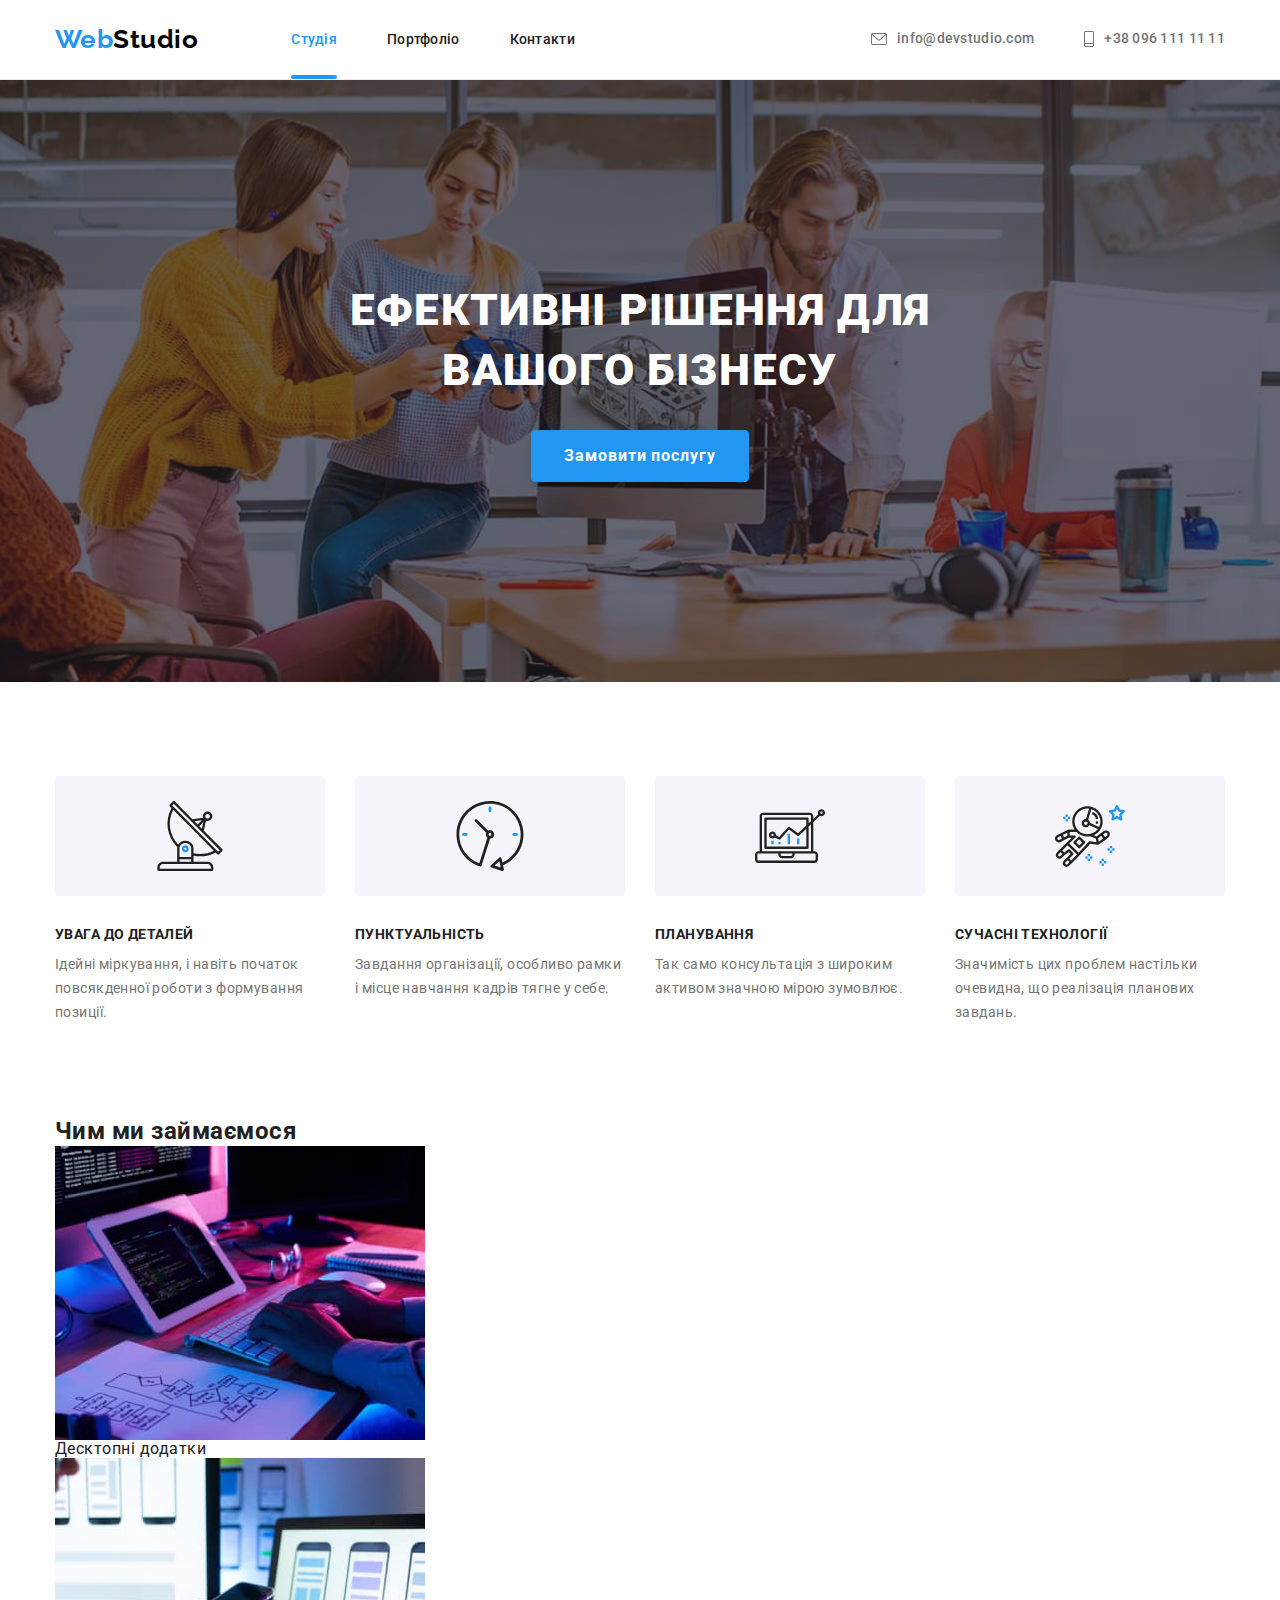
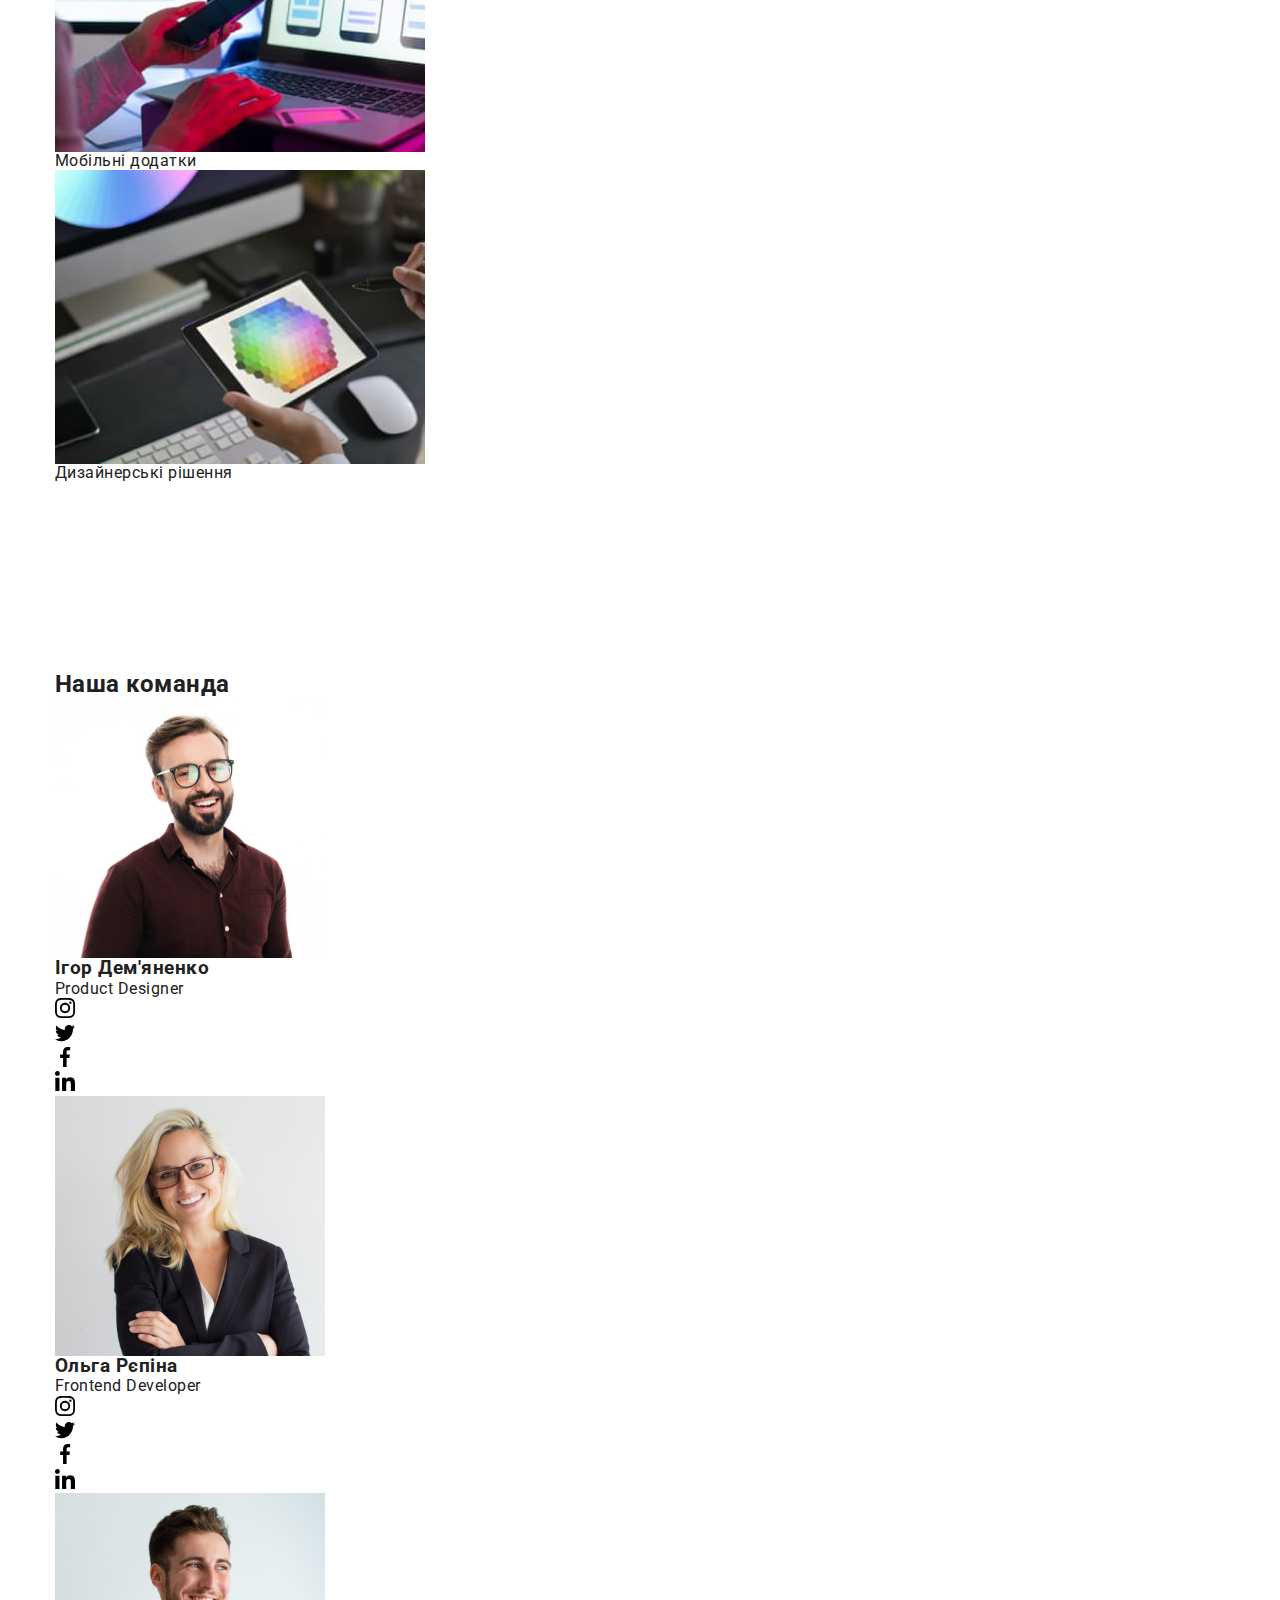
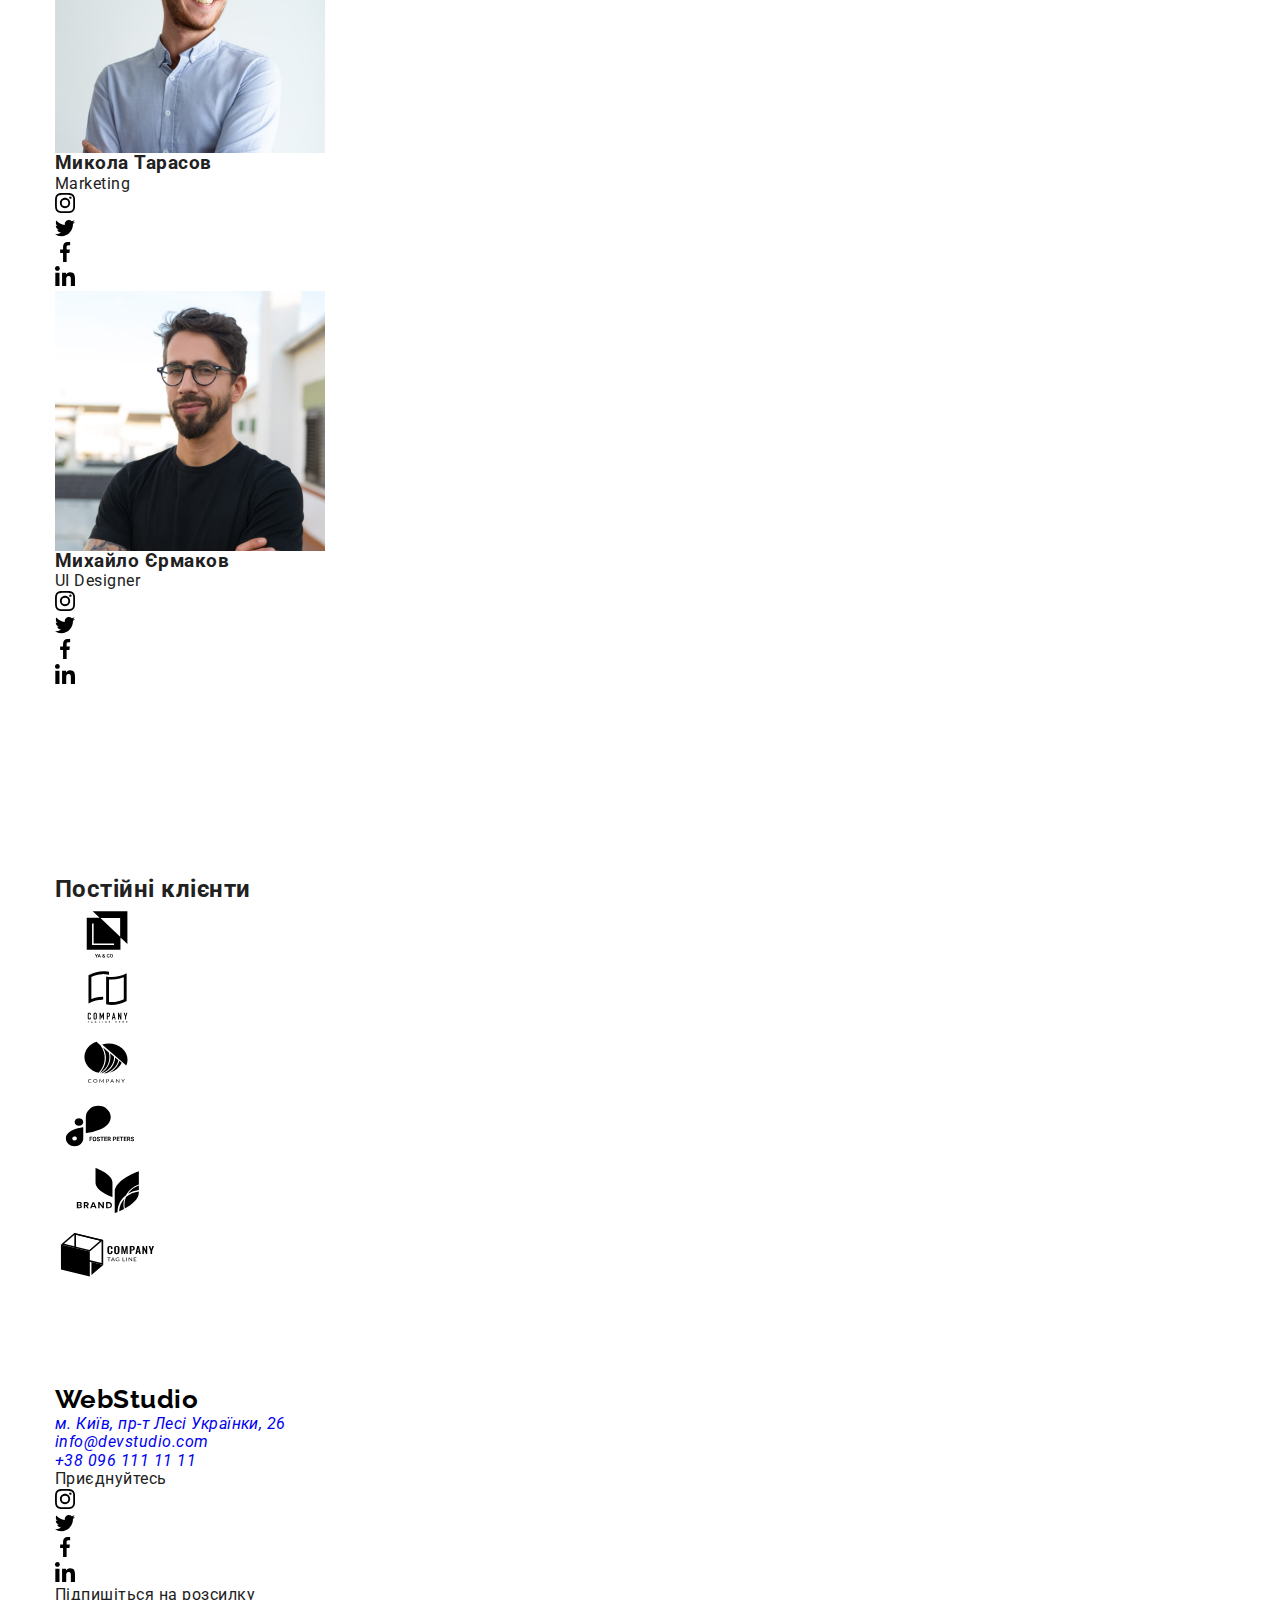
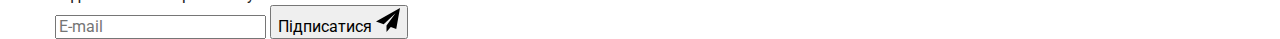
==== index.html @ 9e2cee77 "update skills classed for bem" ====
<!DOCTYPE html>
<!-- Document layout was done by Ruslan Shcherbyna aka Anattagarbha -->
<html lang="uk">
  <!-- Service information -->
  <head>
    <meta charset="UTF-8" />
    <meta http-equiv="X-UA-Compatible" content="IE=edge" />
    <meta name="viewport" content="width=device-width, initial-scale=1.0" />
    <title>Web Studio</title>
    <link rel="preconnect" href="https://fonts.googleapis.com" />
    <link rel="preconnect" href="https://fonts.gstatic.com" crossorigin="" />
    <link
      href="https://fonts.googleapis.com/css2?family=Raleway:wght@700&amp;family=Roboto:wght@400;500;700;900&amp;display=swap"
      rel="stylesheet"
    />
    <link
      rel="stylesheet"
      href="https://cdnjs.cloudflare.com/ajax/libs/modern-normalize/1.1.0/modern-normalize.min.css"
    />
    <link rel="stylesheet" href="./css/main.min.css" />
  </head>
  <!-- Page content -->
  <body>
    <!-- Page header -->
    <header class="header">
      <div class="container">
        <nav class="nav-menu">
          <a class="logo logo--header" href="./index.html"
            ><span class="logo--logo-color">Web</span>Studio</a
          >
          <ul class="nav-menu__nav-items">
            <li class="nav-menu__nav-item">
              <a
                class="nav-menu__nav-link nav-menu--underline"
                href="./index.html"
                ><span class="nav-menu--current">Студія</span></a
              >
            </li>
            <li class="nav-menu__nav-item">
              <a
                class="nav-menu__nav-link nav-menu--color-trans"
                href="./portfolio.html"
                >Портфоліо</a
              >
            </li>
            <li class="nav-menu__nav-item">
              <a class="nav-menu__nav-link nav-menu--color-trans" href=""
                >Контакти</a
              >
            </li>
          </ul>
        </nav>
        <ul class="contacts">
          <li class="contacts__item">
            <a
              class="contacts__link contacts--color-trans"
              href="mailto:info@devstudio.com"
              ><svg class="contacts__icon" width="16" height="12">
                <use href="./images/decor/sprite.svg#envelope"></use>
              </svg>
              info@devstudio.com</a
            >
          </li>
          <li class="contacts__item">
            <a
              class="contacts__link contacts--color-trans"
              href="tel:+380961111111"
              ><svg class="contacts__icon" width="10" height="16">
                <use href="./images/decor/sprite.svg#smartphone"></use>
              </svg>
              +38 096 111 11 11</a
            >
          </li>
        </ul>
      </div>
    </header>
    <!-- Unique page content -->
    <main>
      <!-- Section Hero -->
      <section class="hero section hero__hero-bgn">
        <div class="container">
          <h1 class="hero__headline">Ефективні рішення для вашого бізнесу</h1>
          <button
            class="hero__button hero--pointer"
            type="button"
            data-modal-open
          >
            Замовити послугу
          </button>
        </div>
      </section>
      <!-- Modal Window -->
      <div class="backdrop is-hidden" data-modal>
        <div class="callback">
          <button class="callback__close-btn" type="submit" data-modal-close>
            <svg class="callback__close-icon" width="18" height="18">
              <use href="./images/decor/sprite.svg#close-x"></use>
            </svg>
          </button>
          <p class="callback__title">Залиште свої дані, ми вам передзвонимо</p>
          <form class="callback__form">
            <div class="callback__wrap">
              <label class="callback__label" for="user-name">Ім'я</label>
              <div class="callback__input-wrap">
                <input
                  type="text"
                  name="user-name"
                  id="user-name"
                  class="callback__input"
                  required
                />
                <svg class="callback__icon" width="18" height="18">
                  <use href="./images/decor/sprite.svg#modal-person"></use>
                </svg>
              </div>
            </div>
            <div class="callback__wrap">
              <label class="callback__label" for="user-phone">Телефон</label>
              <div class="callback__input-wrap">
                <input
                  type="tel"
                  name="user-phone"
                  id="user-phone"
                  class="callback__input"
                  required
                />
                <svg class="callback__icon" width="18" height="18">
                  <use href="./images/decor/sprite.svg#modal-phone"></use>
                </svg>
              </div>
            </div>
            <div class="callback__wrap">
              <label class="callback__label" for="user-email">Пошта</label>
              <div class="callback__input-wrap">
                <input
                  type="email"
                  name="user-email"
                  id="user-email"
                  class="callback__input"
                  required
                />
                <svg class="callback__icon" width="18" height="18">
                  <use href="./images/decor/sprite.svg#modal-email"></use>
                </svg>
              </div>
            </div>
            <label class="callback__label callback__comment-label">
              <span>Коментар</span
              ><textarea
                class="callback__input callback__comment"
                name="user-comment"
                placeholder="Введіть текст"
              ></textarea>
            </label>
            <div class="callback__checkbox-wrap">
              <input
                type="checkbox"
                name="agreement"
                id="agreement"
                class="callback__checkbox-input visually-hidden"
                value="true"
              />
              <label class="callback__checkbox-label" for="agreement"
                ><span
                  ><svg class="callback__check-icon" width="13" height="10">
                    <use
                      href="./images/decor/sprite.svg#tick"
                    ></use></svg></span
                >Погоджуюся з розсилкою та приймаю<a
                  href=""
                  class="callback__agreement-link"
                  >Умови договору</a
                ></label
              >
            </div>
            <button class="callback__button" type="submit">Відправити</button>
          </form>
        </div>
      </div>
      <!-- Section Features -->
      <section class="features section">
        <div class="container">
          <h2 class="features__headline visually-hidden">Наші переваги</h2>
          <ul class="features__list">
            <li class="features__item">
              <h3 class="features__title">Увага до деталей</h3>
              <p class="features__text">
                Ідейні міркування, і навіть початок повсякденної роботи з
                формування позиції.
              </p>
            </li>
            <li class="features__item">
              <h3 class="features__title">Пунктуальність</h3>
              <p class="features__text">
                Завдання організації, особливо рамки і місце навчання кадрів
                тягне у себе.
              </p>
            </li>
            <li class="features__item">
              <h3 class="features__title">Планування</h3>
              <p class="features__text">
                Так само консультація з широким активом значною мірою зумовлює.
              </p>
            </li>
            <li class="features__item">
              <h3 class="features__title">Сучасні технології</h3>
              <p class="features__text">
                Значимість цих проблем настільки очевидна, що реалізація
                планових завдань.
              </p>
            </li>
          </ul>
        </div>
      </section>
      <!-- Section Skills -->
      <section class="skills section">
        <div class="container">
          <h2 class="skills__headline">Чим ми займаємося</h2>
          <ul class="skills__list">
            <li class="skills__item">
              <img
                src="./images/studio1.jpg"
                width="370"
                height="294"
                alt="програміст набирає код"
              />
              <p class="skill__function">Десктопні додатки</p>
            </li>
            <li class="skills__item">
              <img
                src="./images/studio2.jpg"
                width="370"
                height="294"
                alt="дизайн інтерфейсу користувача"
              />
              <p class="skill__function">Мобільні додатки</p>
            </li>
            <li class="skills__item">
              <img
                src="./images/studio3.jpg"
                width="370"
                height="294"
                alt="вибір кольору на графічному планшеті"
              />
              <p class="skill__function">Дизайнерські рішення</p>
            </li>
          </ul>
        </div>
      </section>
      <!-- Section Team -->
      <section class="team section">
        <div class="container">
          <h2 class="team-headline">Наша команда</h2>
          <ul class="team-list no-style">
            <li class="team-member">
              <img
                src="./images/igor.jpg"
                width="270"
                height="260"
                alt="Ігор Дем'яненко"
              />
              <div class="member-info">
                <h3 class="member-name">Ігор Дем'яненко</h3>
                <p lang="en" class="member-function">Product Designer</p>
                <ul class="social-list no-style">
                  <li class="social-item">
                    <a href="" class="social-link fill-bgn-trans">
                      <svg class="social-icon" width="20" height="20">
                        <use href="./images/decor/sprite.svg#instagram"></use>
                      </svg>
                    </a>
                  </li>
                  <li class="social-item">
                    <a href="" class="social-link fill-bgn-trans">
                      <svg class="social-icon" width="20" height="20">
                        <use href="./images/decor/sprite.svg#twitter"></use>
                      </svg>
                    </a>
                  </li>
                  <li class="social-item">
                    <a href="" class="social-link fill-bgn-trans">
                      <svg class="social-icon" width="20" height="20">
                        <use href="./images/decor/sprite.svg#facebook"></use>
                      </svg>
                    </a>
                  </li>
                  <li class="social-item">
                    <a href="" class="social-link fill-bgn-trans">
                      <svg class="social-icon" width="20" height="20">
                        <use href="./images/decor/sprite.svg#linkedin"></use>
                      </svg>
                    </a>
                  </li>
                </ul>
              </div>
            </li>
            <li class="team-member">
              <img
                src="./images/olga.jpg"
                width="270"
                height="260"
                alt="Ольга Рєпіна"
              />
              <div class="member-info">
                <h3 class="member-name">Ольга Рєпіна</h3>
                <p lang="en" class="member-function">Frontend Developer</p>
                <ul class="social-list no-style">
                  <li class="social-item">
                    <a href="" class="social-link fill-bgn-trans">
                      <svg class="social-icon" width="20" height="20">
                        <use href="./images/decor/sprite.svg#instagram"></use>
                      </svg>
                    </a>
                  </li>
                  <li class="social-item">
                    <a href="" class="social-link fill-bgn-trans">
                      <svg class="social-icon" width="20" height="20">
                        <use href="./images/decor/sprite.svg#twitter"></use>
                      </svg>
                    </a>
                  </li>
                  <li class="social-item">
                    <a href="" class="social-link fill-bgn-trans">
                      <svg class="social-icon" width="20" height="20">
                        <use href="./images/decor/sprite.svg#facebook"></use>
                      </svg>
                    </a>
                  </li>
                  <li class="social-item">
                    <a href="" class="social-link fill-bgn-trans">
                      <svg class="social-icon" width="20" height="20">
                        <use href="./images/decor/sprite.svg#linkedin"></use>
                      </svg>
                    </a>
                  </li>
                </ul>
              </div>
            </li>
            <li class="team-member">
              <img
                src="./images/mykola.jpg"
                width="270"
                height="260"
                alt="Микола Тарасов"
              />
              <div class="member-info">
                <h3 class="member-name">Микола Тарасов</h3>
                <p lang="en" class="member-function">Marketing</p>
                <ul class="social-list no-style">
                  <li class="social-item">
                    <a href="" class="social-link fill-bgn-trans">
                      <svg class="social-icon" width="20" height="20">
                        <use href="./images/decor/sprite.svg#instagram"></use>
                      </svg>
                    </a>
                  </li>
                  <li class="social-item">
                    <a href="" class="social-link fill-bgn-trans">
                      <svg class="social-icon" width="20" height="20">
                        <use href="./images/decor/sprite.svg#twitter"></use>
                      </svg>
                    </a>
                  </li>
                  <li class="social-item">
                    <a href="" class="social-link fill-bgn-trans">
                      <svg class="social-icon" width="20" height="20">
                        <use href="./images/decor/sprite.svg#facebook"></use>
                      </svg>
                    </a>
                  </li>
                  <li class="social-item">
                    <a href="" class="social-link fill-bgn-trans">
                      <svg class="social-icon" width="20" height="20">
                        <use href="./images/decor/sprite.svg#linkedin"></use>
                      </svg>
                    </a>
                  </li>
                </ul>
              </div>
            </li>
            <li class="team-member">
              <img
                src="./images/myhailo.jpg"
                width="270"
                height="260"
                alt="Михайло Єрмаков"
              />
              <div class="member-info">
                <h3 class="member-name">Михайло Єрмаков</h3>
                <p lang="en" class="member-function">UI Designer</p>
                <ul class="social-list no-style">
                  <li class="social-item">
                    <a href="" class="social-link fill-bgn-trans">
                      <svg class="social-icon" width="20" height="20">
                        <use href="./images/decor/sprite.svg#instagram"></use>
                      </svg>
                    </a>
                  </li>
                  <li class="social-item">
                    <a href="" class="social-link fill-bgn-trans">
                      <svg class="social-icon" width="20" height="20">
                        <use href="./images/decor/sprite.svg#twitter"></use>
                      </svg>
                    </a>
                  </li>
                  <li class="social-item">
                    <a href="" class="social-link fill-bgn-trans">
                      <svg class="social-icon" width="20" height="20">
                        <use href="./images/decor/sprite.svg#facebook"></use>
                      </svg>
                    </a>
                  </li>
                  <li class="social-item">
                    <a href="" class="social-link fill-bgn-trans">
                      <svg class="social-icon" width="20" height="20">
                        <use href="./images/decor/sprite.svg#linkedin"></use>
                      </svg>
                    </a>
                  </li>
                </ul>
              </div>
            </li>
          </ul>
        </div>
      </section>
      <!-- Clients -->
      <section class="clients section">
        <div class="container">
          <h2 class="clients-headline">Постійні клієнти</h2>
          <ul class="clients-list no-style">
            <li class="client-item">
              <a href="" class="client-link fill-bdr-trans">
                <svg class="client-icon" width="106" height="60">
                  <use href="./images/decor/sprite.svg#logo1"></use>
                </svg>
              </a>
            </li>
            <li class="client-item">
              <a href="" class="client-link fill-bdr-trans">
                <svg class="client-icon" width="106" height="60">
                  <use href="./images/decor/sprite.svg#logo2"></use>
                </svg>
              </a>
            </li>
            <li class="client-item">
              <a href="" class="client-link fill-bdr-trans">
                <svg class="client-icon" width="106" height="60">
                  <use href="./images/decor/sprite.svg#logo3"></use>
                </svg>
              </a>
            </li>
            <li class="client-item">
              <a href="" class="client-link fill-bdr-trans">
                <svg class="client-icon" width="106" height="60">
                  <use href="./images/decor/sprite.svg#logo4"></use>
                </svg>
              </a>
            </li>
            <li class="client-item">
              <a href="" class="client-link fill-bdr-trans">
                <svg class="client-icon" width="106" height="60">
                  <use href="./images/decor/sprite.svg#logo5"></use>
                </svg>
              </a>
            </li>
            <li class="client-item">
              <a href="" class="client-link fill-bdr-trans">
                <svg class="client-icon" width="106" height="60">
                  <use href="./images/decor/sprite.svg#logo6"></use>
                </svg>
              </a>
            </li>
          </ul>
        </div>
      </section>
    </main>
    <!-- Page footer -->
    <footer class="wst-footer">
      <div class="container">
        <div class="footer-wrap">
          <a class="logo no-decor" href="./index.html"
            ><span class="logo-color">Web</span
            ><span class="logo-white">Studio</span></a
          >
          <address class="address-menu">
            <ul class="address-list no-style">
              <li class="address-item">
                <a
                  class="address-link no-decor color-trans"
                  href="https://goo.gl/maps/4tvgwQAKs3iSgBmF8"
                  target="_blank"
                  rel="noopener nofollow noreferrer"
                  >м. Київ, пр-т Лесі Українки, 26</a
                >
              </li>
              <li class="address-item">
                <a
                  class="address-link no-decor color-trans"
                  href="mailto:info@devstudio.com"
                  >info@devstudio.com</a
                >
              </li>
              <li class="address-item">
                <a
                  class="address-link no-decor color-trans"
                  href="tel:+380961111111"
                  >+38 096 111 11 11</a
                >
              </li>
            </ul>
          </address>
        </div>
        <div class="footer-social-menu">
          <p class="footer-social-headline">Приєднуйтесь</p>
          <ul class="footer-social-list no-style">
            <li class="footer-social-item">
              <a href="" class="footer-social-link bgn-trans">
                <svg class="footer-social-icon" width="20" height="20">
                  <use href="./images/decor/sprite.svg#instagram"></use>
                </svg>
              </a>
            </li>
            <li class="footer-social-item">
              <a href="" class="footer-social-link bgn-trans">
                <svg class="footer-social-icon" width="20" height="20">
                  <use href="./images/decor/sprite.svg#twitter"></use>
                </svg>
              </a>
            </li>
            <li class="footer-social-item">
              <a href="" class="footer-social-link bgn-trans">
                <svg class="footer-social-icon" width="20" height="20">
                  <use href="./images/decor/sprite.svg#facebook"></use>
                </svg>
              </a>
            </li>
            <li class="footer-social-item">
              <a href="" class="footer-social-link bgn-trans">
                <svg class="footer-social-icon" width="20" height="20">
                  <use href="./images/decor/sprite.svg#linkedin"></use>
                </svg>
              </a>
            </li>
          </ul>
        </div>
        <form class="signup">
          <label class="signup-title" for="signup-email"
            >Підпишіться на розсилку</label
          >
          <div class="signup-wrap">
            <input
              class="signup-input"
              type="email"
              id="signup-email"
              name="signup-email"
              placeholder="E-mail"
            />
            <button type="submit" class="signup-button button pointer">
              <span>Підписатися</span>
              <svg class="signup-icon" width="24" height="24">
                <use href="./images/decor/sprite.svg#send"></use>
              </svg>
            </button>
          </div>
        </form>
      </div>
    </footer>
    <script src="./js/modal.js"></script>
  </body>
</html>
---- css/main.min.css ----
ul,ol{margin:0;padding-left:0;list-style:none}p,h1,h2,h3,h4,h5,h6{margin:0}a{text-decoration:none}.no-style{list-style:none}.no-decor{text-decoration:none}body{background-color:#fff;color:#212121;font-family:"Roboto","Arial",sans-serif;letter-spacing:.03em}.pointer{cursor:pointer}img{display:block;max-width:100%;height:auto}.container{max-width:1200px;margin-left:auto;margin-right:auto;padding-left:15px;padding-right:15px}.section{padding-bottom:94px;padding-top:94px;background-color:#fff}.visually-hidden{position:absolute;white-space:nowrap;width:1px;height:1px;overflow:hidden;border:0;padding:0;clip:rect(0 0 0 0);-webkit-clip-path:inset(50%);clip-path:inset(50%);margin:-1px}.is-hidden{visibility:hidden;opacity:0;pointer-events:none}.header{padding:24px 0;border-bottom:1px solid #ececec}.header>.container{display:flex;align-items:center}.nav-menu{display:flex;align-items:center}.nav-menu__nav-items{display:flex;gap:50px}.nav-menu__nav-link{color:#212121;font-weight:500;letter-spacing:.02em;line-height:1.143;font-size:14px}.nav-menu__nav-link:hover,.nav-menu__nav-link:focus{color:#2196f3}.nav-menu--underline{position:relative}.nav-menu--underline::after{content:"";position:absolute;width:100%;height:4px;border-radius:4px;left:0;background-color:#2196f3;bottom:-32px}.nav-menu--color-trans{transition-property:color;transition-duration:250ms;transition-timing-function:var(--trans-timing)}.nav-menu--current{color:#2196f3}.contacts{display:flex;align-items:center;gap:50px;margin-left:auto}.contacts__icon{fill:currentColor;margin-right:10px}.contacts__link{display:flex;align-items:center;color:#757575;font-weight:500;letter-spacing:.02em;line-height:1.14;font-size:14px}.contacts__link:hover,.contacts__link:focus{color:#2196f3}.contacts--color-trans{transition-property:color;transition-duration:250ms;transition-timing-function:var(--trans-timing)}.logo{display:inline-block;color:#000;font-family:"Raleway";font-size:26px;font-weight:700;line-height:1.19}.logo--logo-color{color:#2196f3}.logo--header{margin-right:93px}.hero.section{padding-top:200px;padding-bottom:200px;text-align:center}.hero__headline{font-size:44px;line-height:1.3636363636;font-weight:900;letter-spacing:0.03em;text-transform:uppercase;width:696px;margin-bottom:30px;margin-left:auto;margin-right:auto;color:#fff}.hero__hero-bgn{max-width:1600px;margin-left:auto;margin-right:auto;background-color:#c4c4c4;background-repeat:no-repeat;background-position:center;background-size:cover;background-image:linear-gradient(rgba(47, 48, 58, 0.4), rgba(47, 48, 58, 0.4)),url("../images/decor/hero.jpg")}.callback__button,.hero__button{font-size:16px;line-height:1.875;font-weight:700;letter-spacing:0.06em;background-color:#2196f3;border:1px solid #2196f3;border-radius:4px;box-shadow:0px 4px 4px rgba(0,0,0,.15);color:#fff;min-width:216px;min-height:50px;padding:10px 32px;text-align:center;cursor:pointer}.callback__button:active,.hero__button:active{background-color:#188ce8;border-color:#188ce8}.backdrop{position:fixed;top:0;left:0;width:100%;height:100%;z-index:1;background-color:rgba(0,0,0,.2);transition:opacity 250ms cubic-bezier(0.4, 0, 0.2, 1),visibility 250ms cubic-bezier(0.4, 0, 0.2, 1)}.backdrop.is-hidden .callback{transform:translate(-50%, -50%) rotateY(90deg)}.callback{position:absolute;top:50%;left:50%;background-color:#fff;border-radius:4px;width:528px;min-height:581px;padding:40px;transform:translate(-50%, -50%) rotateY(0deg);transition:transform 250ms cubic-bezier(0.4, 0, 0.2, 1);box-shadow:0px 1px 3px rgba(0,0,0,.12),0px 1px 1px rgba(0,0,0,.14),0px 2px 1px rgba(0,0,0,.2)}.callback__close-btn{position:absolute;top:8px;right:8px;height:30px;width:30px;background-color:#fff;border:solid 1px;border-color:rgba(0,0,0,.1);border-radius:50%;display:flex;justify-content:center;align-items:center;transition:fill 250ms cubic-bezier(0.4, 0, 0.2, 1)}.callback__close-btn:hover{fill:#2196f3}.callback__title{font-size:20px;line-height:1.15;font-weight:700;letter-spacing:0.03em;text-align:center;margin-bottom:12px}.callback__label{font-size:12px;line-height:1.1666666667;font-weight:400;letter-spacing:0.01em;color:#757575;display:block;margin-bottom:4px;text-align:initial}.callback__label span{display:block;margin-bottom:4px}.callback__input{width:100%;height:40px;border:1px solid rgba(33,33,33,.2);border-radius:4px;padding:11px 12px 11px 42px;font-size:12px;line-height:1.17;letter-spacing:.01em;color:#000;outline:rgba(0,0,0,0);transition-property:border-color;transition-duration:250ms;transition-timing-function:cubic-bezier(0.4, 0, 0.2, 1)}.callback__input::-moz-placeholder{font-size:12px;line-height:1.1666666667;font-weight:400;letter-spacing:0.01em;color:rgba(117,117,117,.5)}.callback__input:-ms-input-placeholder{font-size:12px;line-height:1.1666666667;font-weight:400;letter-spacing:0.01em;color:rgba(117,117,117,.5)}.callback__input::placeholder{font-size:12px;line-height:1.1666666667;font-weight:400;letter-spacing:0.01em;color:rgba(117,117,117,.5)}.callback__input:focus{border-color:#2196f3}.callback__input:focus+.callback__icon{fill:#2196f3}.callback__input-wrap{position:relative}.callback__icon{position:absolute;left:12px;top:50%;transform:translateY(-50%)}.callback__wrap{margin-bottom:10px}.callback__comment{display:block;padding:12px 16px;height:120px;resize:none}.callback__comment-label{margin-bottom:20px}.callback__checkbox-wrap{margin-bottom:30px}.callback__checkbox-label{font-size:14px;line-height:1.7142857143;font-weight:400;letter-spacing:0.03em;display:flex;align-items:center;color:#757575}.callback__checkbox-label span{width:16px;height:15px;border:2px solid #212121;border-radius:2px;margin-left:12px;margin-right:10px;display:flex;align-items:center;justify-content:center}.callback__check-icon{fill:rgba(0,0,0,0);transition:fill 250ms cubic-bezier(0.4, 0, 0.2, 1)}.callback__checkbox-input:checked+.callback__checkbox-label span{background-color:#2196f3;border:none}.callback__checkbox-input:checked+.callback__checkbox-label .callback__check-icon{fill:#fff}.callback__agreement-link{color:#2196f3;-webkit-text-decoration-line:underline;text-decoration-line:underline;margin-left:5px}.callback__button{display:block;margin-left:auto;margin-right:auto}.features.section{padding-bottom:0}.features__title{font-size:14px;line-height:1.1428571429;font-weight:700;letter-spacing:0.03em;text-transform:uppercase;margin-bottom:10px}.features__text{font-size:14px;line-height:1.7142857143;font-weight:400;letter-spacing:0.03em;color:#757575}.features__list{display:flex;flex-wrap:wrap;justify-content:space-between}.features__item{max-width:270px;flex-basis:270px}.features__item::before{content:"";display:block;background-color:#f5f4fa;width:270px;height:120px;border-radius:4px;margin-bottom:30px}.features__item:nth-child(1)::before{background-image:url("../images/decor/group-01.svg");background-repeat:no-repeat;background-position:center}.features__item:nth-child(2)::before{background-image:url("../images/decor/group-02.svg");background-repeat:no-repeat;background-position:center}.features__item:nth-child(3)::before{background-image:url("../images/decor/group-03.svg");background-repeat:no-repeat;background-position:center}.features__item:nth-child(4)::before{background-image:url("../images/decor/group-04.svg");background-repeat:no-repeat;background-position:center}/*# sourceMappingURL=main.min.css.map */
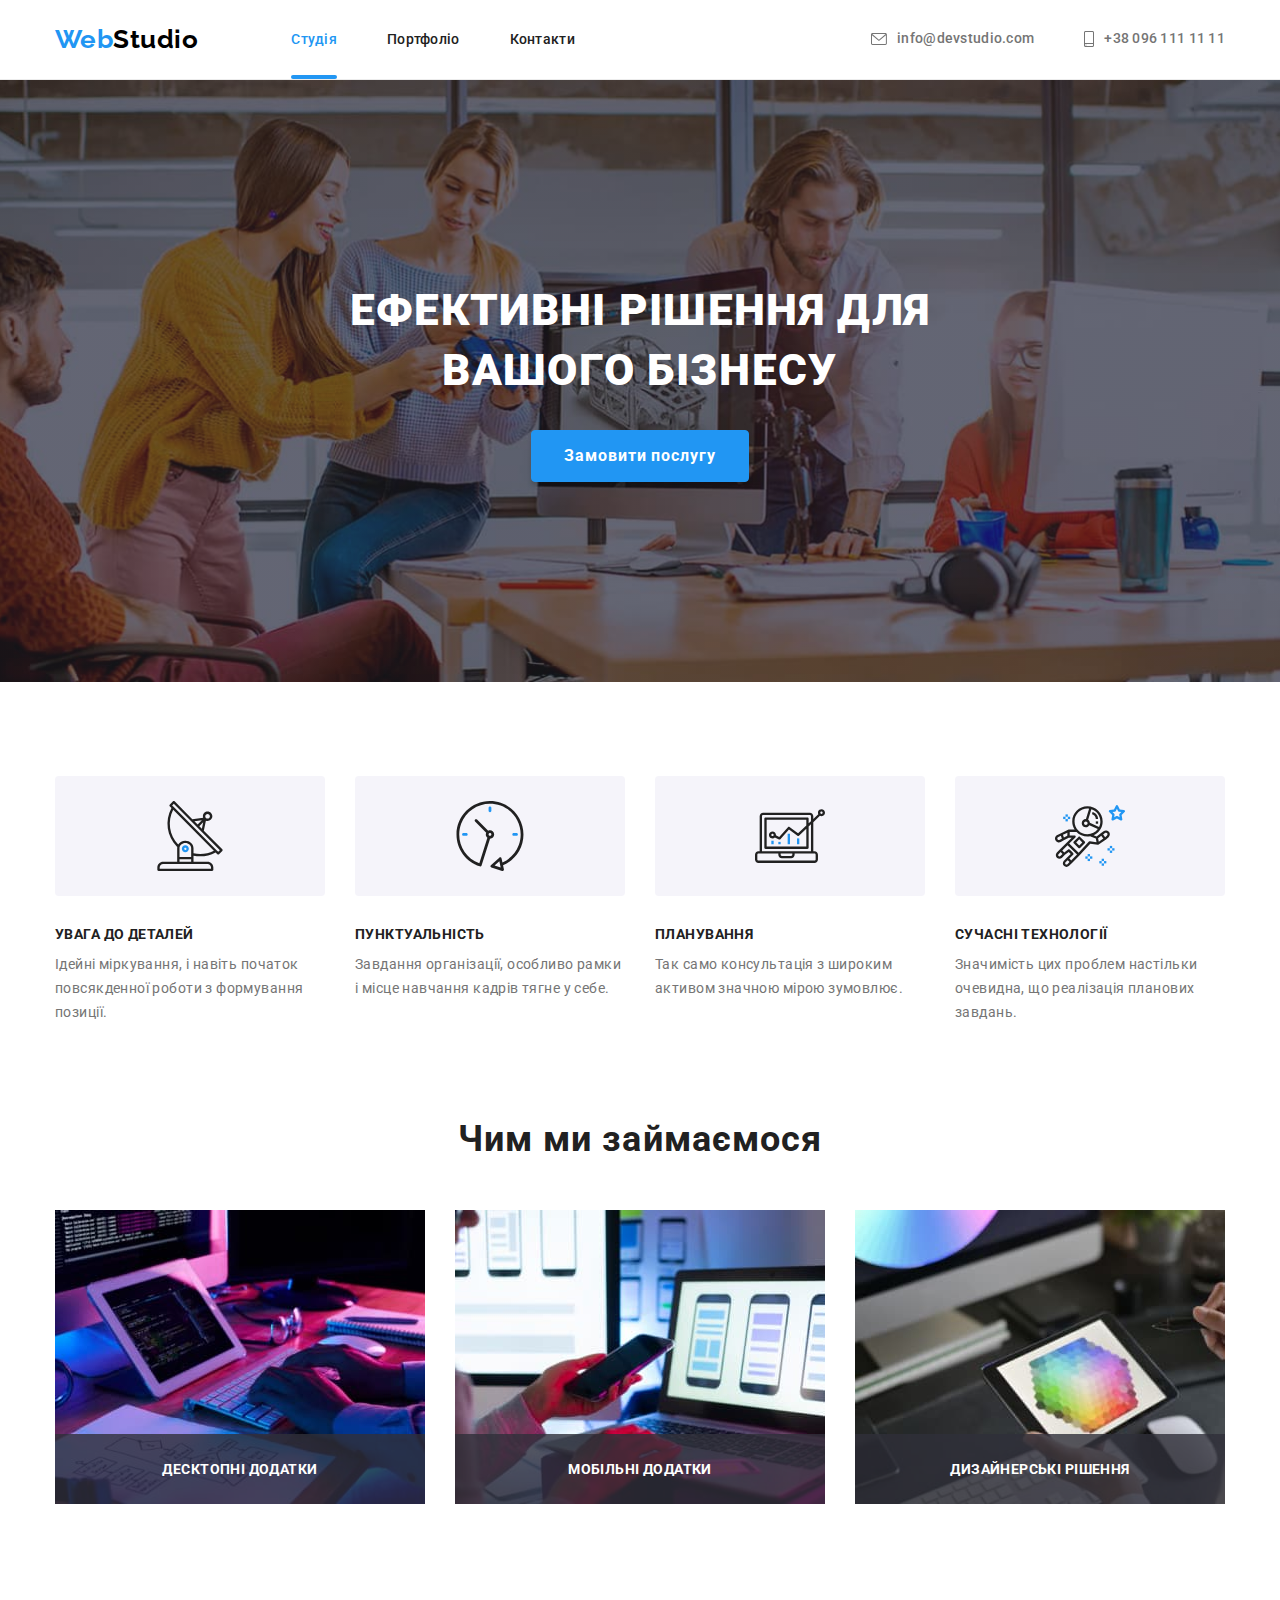
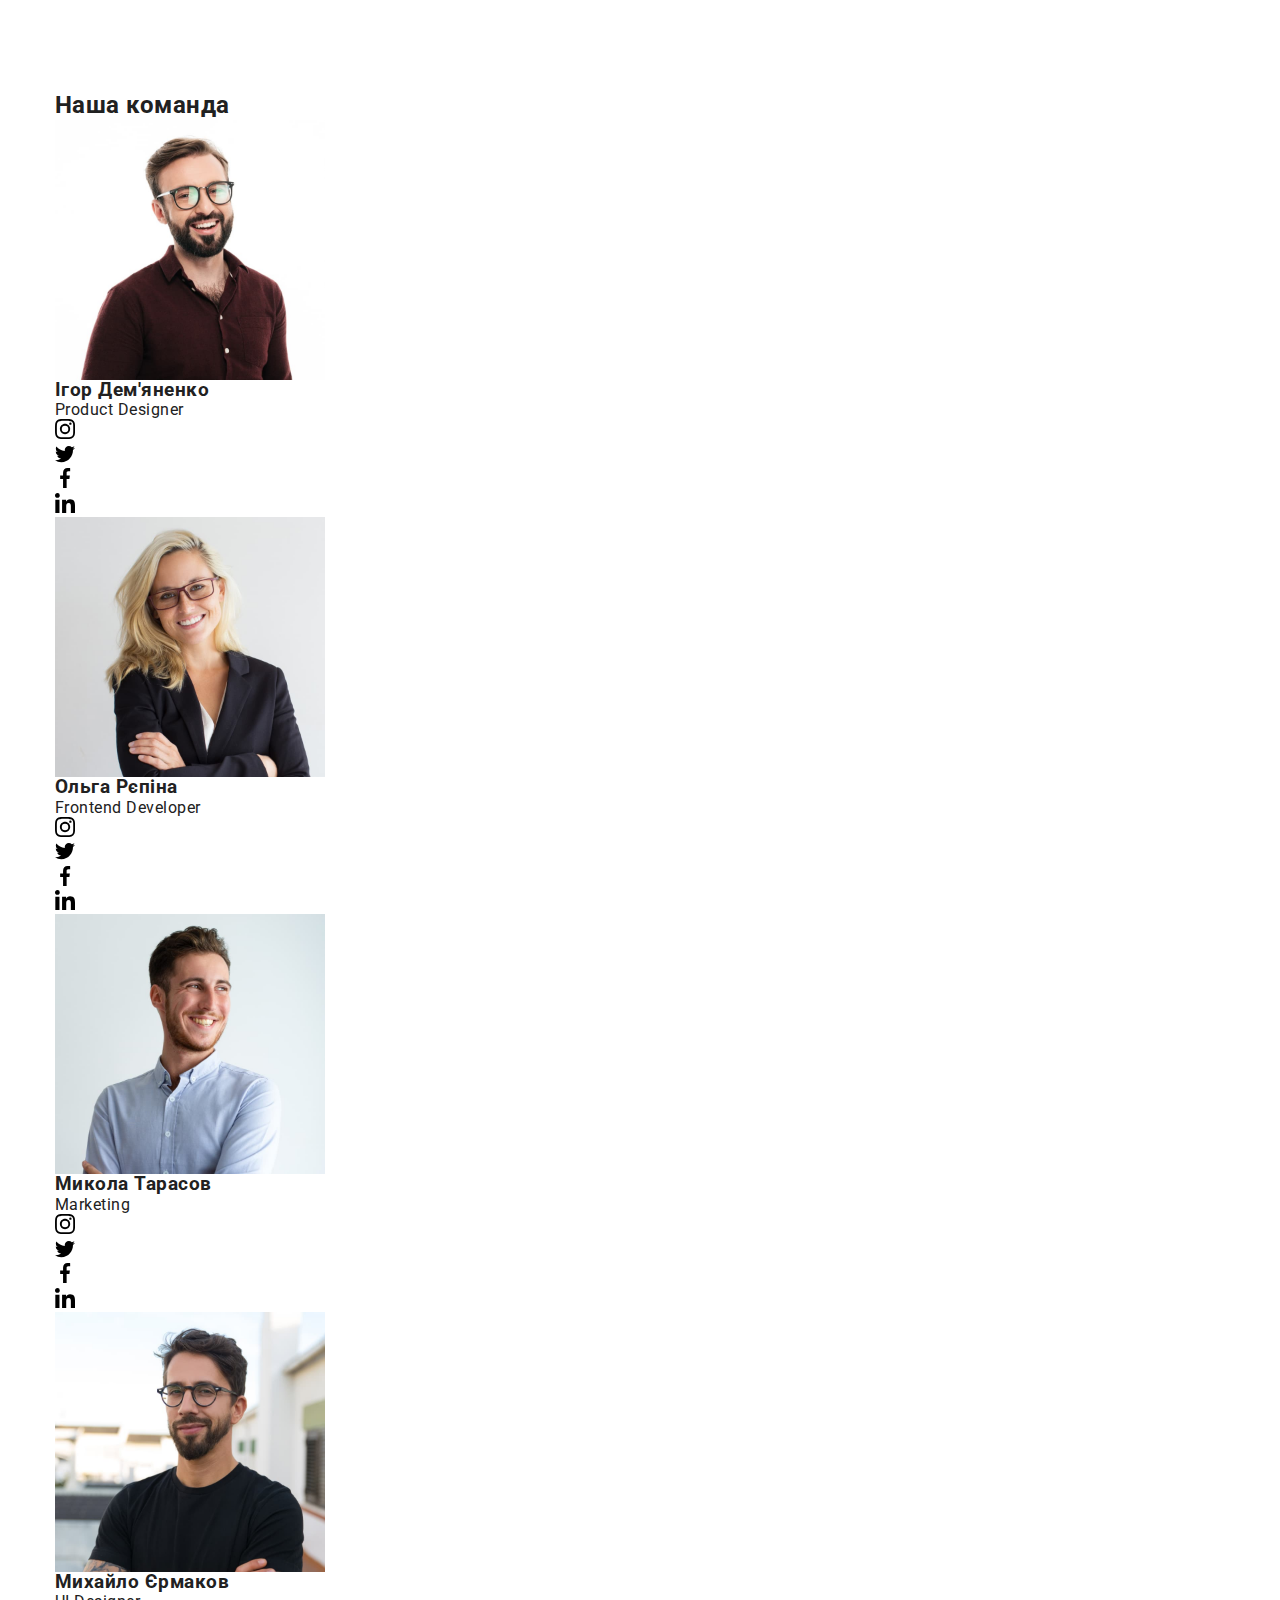
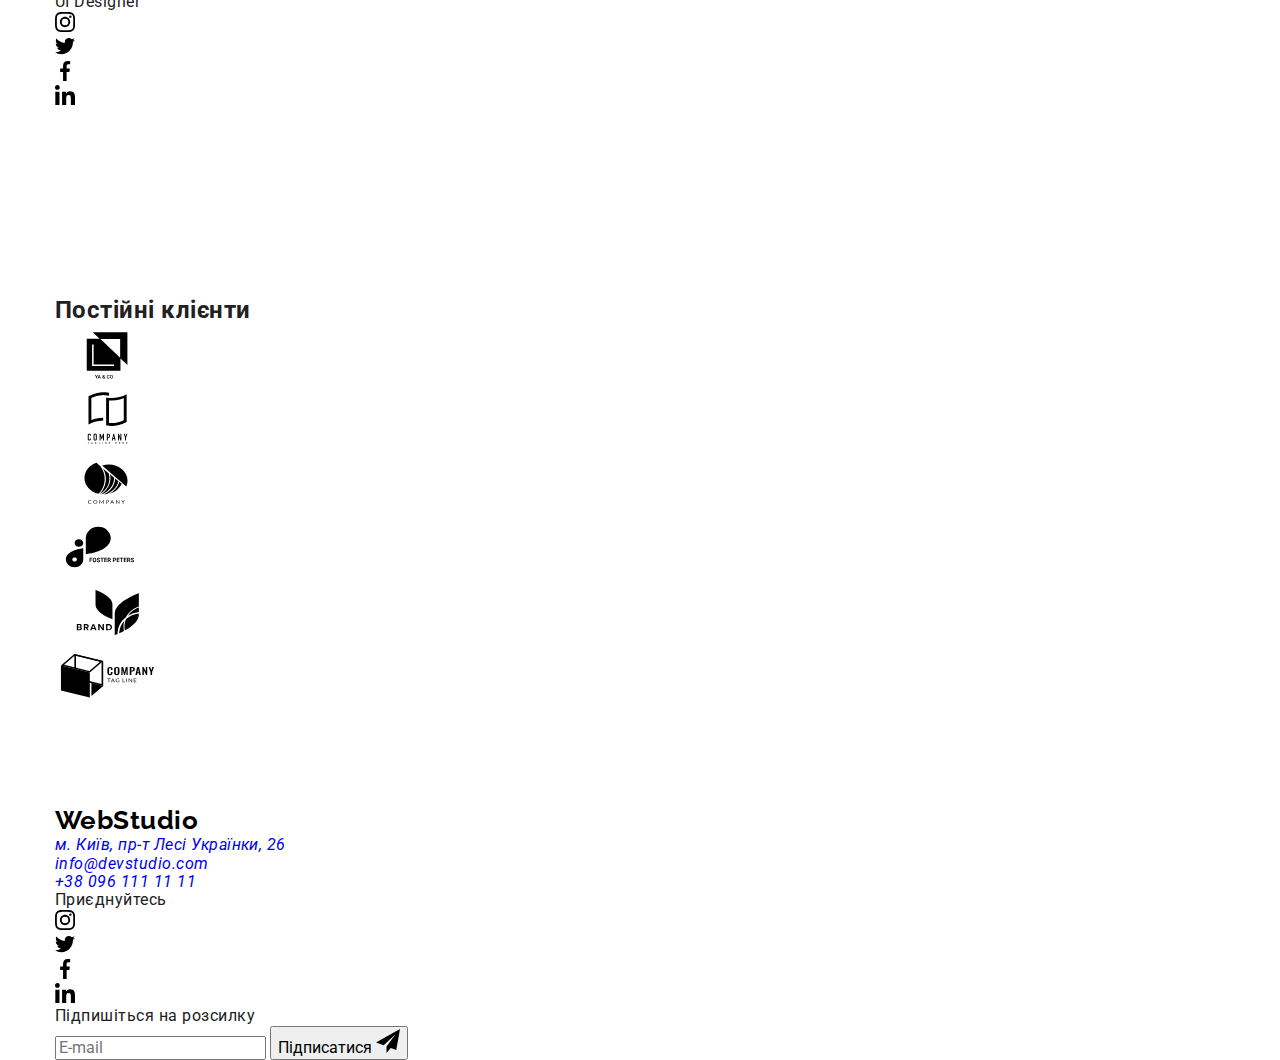
==== commit 252eaf0c: "print skills" ====
--- a/index.html
+++ b/index.html
@@ -224,7 +224,7 @@
                 height="294"
                 alt="програміст набирає код"
               />
-              <p class="skill__function">Десктопні додатки</p>
+              <p class="skills__function">Десктопні додатки</p>
             </li>
             <li class="skills__item">
               <img
@@ -233,7 +233,7 @@
                 height="294"
                 alt="дизайн інтерфейсу користувача"
               />
-              <p class="skill__function">Мобільні додатки</p>
+              <p class="skills__function">Мобільні додатки</p>
             </li>
             <li class="skills__item">
               <img
@@ -242,7 +242,7 @@
                 height="294"
                 alt="вибір кольору на графічному планшеті"
               />
-              <p class="skill__function">Дизайнерські рішення</p>
+              <p class="skills__function">Дизайнерські рішення</p>
             </li>
           </ul>
         </div>
--- a/css/main.min.css
+++ b/css/main.min.css
@@ -1 +1 @@
-ul,ol{margin:0;padding-left:0;list-style:none}p,h1,h2,h3,h4,h5,h6{margin:0}a{text-decoration:none}.no-style{list-style:none}.no-decor{text-decoration:none}body{background-color:#fff;color:#212121;font-family:"Roboto","Arial",sans-serif;letter-spacing:.03em}.pointer{cursor:pointer}img{display:block;max-width:100%;height:auto}.container{max-width:1200px;margin-left:auto;margin-right:auto;padding-left:15px;padding-right:15px}.section{padding-bottom:94px;padding-top:94px;background-color:#fff}.visually-hidden{position:absolute;white-space:nowrap;width:1px;height:1px;overflow:hidden;border:0;padding:0;clip:rect(0 0 0 0);-webkit-clip-path:inset(50%);clip-path:inset(50%);margin:-1px}.is-hidden{visibility:hidden;opacity:0;pointer-events:none}.header{padding:24px 0;border-bottom:1px solid #ececec}.header>.container{display:flex;align-items:center}.nav-menu{display:flex;align-items:center}.nav-menu__nav-items{display:flex;gap:50px}.nav-menu__nav-link{color:#212121;font-weight:500;letter-spacing:.02em;line-height:1.143;font-size:14px}.nav-menu__nav-link:hover,.nav-menu__nav-link:focus{color:#2196f3}.nav-menu--underline{position:relative}.nav-menu--underline::after{content:"";position:absolute;width:100%;height:4px;border-radius:4px;left:0;background-color:#2196f3;bottom:-32px}.nav-menu--color-trans{transition-property:color;transition-duration:250ms;transition-timing-function:var(--trans-timing)}.nav-menu--current{color:#2196f3}.contacts{display:flex;align-items:center;gap:50px;margin-left:auto}.contacts__icon{fill:currentColor;margin-right:10px}.contacts__link{display:flex;align-items:center;color:#757575;font-weight:500;letter-spacing:.02em;line-height:1.14;font-size:14px}.contacts__link:hover,.contacts__link:focus{color:#2196f3}.contacts--color-trans{transition-property:color;transition-duration:250ms;transition-timing-function:var(--trans-timing)}.logo{display:inline-block;color:#000;font-family:"Raleway";font-size:26px;font-weight:700;line-height:1.19}.logo--logo-color{color:#2196f3}.logo--header{margin-right:93px}.hero.section{padding-top:200px;padding-bottom:200px;text-align:center}.hero__headline{font-size:44px;line-height:1.3636363636;font-weight:900;letter-spacing:0.03em;text-transform:uppercase;width:696px;margin-bottom:30px;margin-left:auto;margin-right:auto;color:#fff}.hero__hero-bgn{max-width:1600px;margin-left:auto;margin-right:auto;background-color:#c4c4c4;background-repeat:no-repeat;background-position:center;background-size:cover;background-image:linear-gradient(rgba(47, 48, 58, 0.4), rgba(47, 48, 58, 0.4)),url("../images/decor/hero.jpg")}.callback__button,.hero__button{font-size:16px;line-height:1.875;font-weight:700;letter-spacing:0.06em;background-color:#2196f3;border:1px solid #2196f3;border-radius:4px;box-shadow:0px 4px 4px rgba(0,0,0,.15);color:#fff;min-width:216px;min-height:50px;padding:10px 32px;text-align:center;cursor:pointer}.callback__button:active,.hero__button:active{background-color:#188ce8;border-color:#188ce8}.backdrop{position:fixed;top:0;left:0;width:100%;height:100%;z-index:1;background-color:rgba(0,0,0,.2);transition:opacity 250ms cubic-bezier(0.4, 0, 0.2, 1),visibility 250ms cubic-bezier(0.4, 0, 0.2, 1)}.backdrop.is-hidden .callback{transform:translate(-50%, -50%) rotateY(90deg)}.callback{position:absolute;top:50%;left:50%;background-color:#fff;border-radius:4px;width:528px;min-height:581px;padding:40px;transform:translate(-50%, -50%) rotateY(0deg);transition:transform 250ms cubic-bezier(0.4, 0, 0.2, 1);box-shadow:0px 1px 3px rgba(0,0,0,.12),0px 1px 1px rgba(0,0,0,.14),0px 2px 1px rgba(0,0,0,.2)}.callback__close-btn{position:absolute;top:8px;right:8px;height:30px;width:30px;background-color:#fff;border:solid 1px;border-color:rgba(0,0,0,.1);border-radius:50%;display:flex;justify-content:center;align-items:center;transition:fill 250ms cubic-bezier(0.4, 0, 0.2, 1)}.callback__close-btn:hover{fill:#2196f3}.callback__title{font-size:20px;line-height:1.15;font-weight:700;letter-spacing:0.03em;text-align:center;margin-bottom:12px}.callback__label{font-size:12px;line-height:1.1666666667;font-weight:400;letter-spacing:0.01em;color:#757575;display:block;margin-bottom:4px;text-align:initial}.callback__label span{display:block;margin-bottom:4px}.callback__input{width:100%;height:40px;border:1px solid rgba(33,33,33,.2);border-radius:4px;padding:11px 12px 11px 42px;font-size:12px;line-height:1.17;letter-spacing:.01em;color:#000;outline:rgba(0,0,0,0);transition-property:border-color;transition-duration:250ms;transition-timing-function:cubic-bezier(0.4, 0, 0.2, 1)}.callback__input::-moz-placeholder{font-size:12px;line-height:1.1666666667;font-weight:400;letter-spacing:0.01em;color:rgba(117,117,117,.5)}.callback__input:-ms-input-placeholder{font-size:12px;line-height:1.1666666667;font-weight:400;letter-spacing:0.01em;color:rgba(117,117,117,.5)}.callback__input::placeholder{font-size:12px;line-height:1.1666666667;font-weight:400;letter-spacing:0.01em;color:rgba(117,117,117,.5)}.callback__input:focus{border-color:#2196f3}.callback__input:focus+.callback__icon{fill:#2196f3}.callback__input-wrap{position:relative}.callback__icon{position:absolute;left:12px;top:50%;transform:translateY(-50%)}.callback__wrap{margin-bottom:10px}.callback__comment{display:block;padding:12px 16px;height:120px;resize:none}.callback__comment-label{margin-bottom:20px}.callback__checkbox-wrap{margin-bottom:30px}.callback__checkbox-label{font-size:14px;line-height:1.7142857143;font-weight:400;letter-spacing:0.03em;display:flex;align-items:center;color:#757575}.callback__checkbox-label span{width:16px;height:15px;border:2px solid #212121;border-radius:2px;margin-left:12px;margin-right:10px;display:flex;align-items:center;justify-content:center}.callback__check-icon{fill:rgba(0,0,0,0);transition:fill 250ms cubic-bezier(0.4, 0, 0.2, 1)}.callback__checkbox-input:checked+.callback__checkbox-label span{background-color:#2196f3;border:none}.callback__checkbox-input:checked+.callback__checkbox-label .callback__check-icon{fill:#fff}.callback__agreement-link{color:#2196f3;-webkit-text-decoration-line:underline;text-decoration-line:underline;margin-left:5px}.callback__button{display:block;margin-left:auto;margin-right:auto}.features.section{padding-bottom:0}.features__title{font-size:14px;line-height:1.1428571429;font-weight:700;letter-spacing:0.03em;text-transform:uppercase;margin-bottom:10px}.features__text{font-size:14px;line-height:1.7142857143;font-weight:400;letter-spacing:0.03em;color:#757575}.features__list{display:flex;flex-wrap:wrap;justify-content:space-between}.features__item{max-width:270px;flex-basis:270px}.features__item::before{content:"";display:block;background-color:#f5f4fa;width:270px;height:120px;border-radius:4px;margin-bottom:30px}.features__item:nth-child(1)::before{background-image:url("../images/decor/group-01.svg");background-repeat:no-repeat;background-position:center}.features__item:nth-child(2)::before{background-image:url("../images/decor/group-02.svg");background-repeat:no-repeat;background-position:center}.features__item:nth-child(3)::before{background-image:url("../images/decor/group-03.svg");background-repeat:no-repeat;background-position:center}.features__item:nth-child(4)::before{background-image:url("../images/decor/group-04.svg");background-repeat:no-repeat;background-position:center}/*# sourceMappingURL=main.min.css.map */+ul,ol{margin:0;padding-left:0;list-style:none}p,h1,h2,h3,h4,h5,h6{margin:0}a{text-decoration:none}.no-style{list-style:none}.no-decor{text-decoration:none}body{background-color:#fff;color:#212121;font-family:"Roboto","Arial",sans-serif;letter-spacing:.03em}.pointer{cursor:pointer}img{display:block;max-width:100%;height:auto}.container{max-width:1200px;margin-left:auto;margin-right:auto;padding-left:15px;padding-right:15px}.section{padding-bottom:94px;padding-top:94px;background-color:#fff}.visually-hidden{position:absolute;white-space:nowrap;width:1px;height:1px;overflow:hidden;border:0;padding:0;clip:rect(0 0 0 0);-webkit-clip-path:inset(50%);clip-path:inset(50%);margin:-1px}.is-hidden{visibility:hidden;opacity:0;pointer-events:none}.header{padding:24px 0;border-bottom:1px solid #ececec}.header>.container{display:flex;align-items:center}.nav-menu{display:flex;align-items:center}.nav-menu__nav-items{display:flex;gap:50px}.nav-menu__nav-link{color:#212121;font-weight:500;letter-spacing:.02em;line-height:1.143;font-size:14px}.nav-menu__nav-link:hover,.nav-menu__nav-link:focus{color:#2196f3}.nav-menu--underline{position:relative}.nav-menu--underline::after{content:"";position:absolute;width:100%;height:4px;border-radius:4px;left:0;background-color:#2196f3;bottom:-32px}.nav-menu--color-trans{transition-property:color;transition-duration:250ms;transition-timing-function:var(--trans-timing)}.nav-menu--current{color:#2196f3}.contacts{display:flex;align-items:center;gap:50px;margin-left:auto}.contacts__icon{fill:currentColor;margin-right:10px}.contacts__link{display:flex;align-items:center;color:#757575;font-weight:500;letter-spacing:.02em;line-height:1.14;font-size:14px}.contacts__link:hover,.contacts__link:focus{color:#2196f3}.contacts--color-trans{transition-property:color;transition-duration:250ms;transition-timing-function:var(--trans-timing)}.logo{display:inline-block;color:#000;font-family:"Raleway";font-size:26px;font-weight:700;line-height:1.19}.logo--logo-color{color:#2196f3}.logo--header{margin-right:93px}.hero.section{padding-top:200px;padding-bottom:200px;text-align:center}.hero__headline{font-size:44px;line-height:1.3636363636;font-weight:900;letter-spacing:0.03em;text-transform:uppercase;width:696px;margin-bottom:30px;margin-left:auto;margin-right:auto;color:#fff}.hero__hero-bgn{max-width:1600px;margin-left:auto;margin-right:auto;background-color:#c4c4c4;background-repeat:no-repeat;background-position:center;background-size:cover;background-image:linear-gradient(rgba(47, 48, 58, 0.4), rgba(47, 48, 58, 0.4)),url("../images/decor/hero.jpg")}.skills__headline{font-size:36px;line-height:1.1666666667;font-weight:700;letter-spacing:0.03em;color:#212121;text-align:center;margin-bottom:50px}.callback__button,.hero__button{font-size:16px;line-height:1.875;font-weight:700;letter-spacing:0.06em;background-color:#2196f3;border:1px solid #2196f3;border-radius:4px;box-shadow:0px 4px 4px rgba(0,0,0,.15);color:#fff;min-width:216px;min-height:50px;padding:10px 32px;text-align:center;cursor:pointer}.callback__button:active,.hero__button:active{background-color:#188ce8;border-color:#188ce8}.backdrop{position:fixed;top:0;left:0;width:100%;height:100%;z-index:1;background-color:rgba(0,0,0,.2);transition:opacity 250ms cubic-bezier(0.4, 0, 0.2, 1),visibility 250ms cubic-bezier(0.4, 0, 0.2, 1)}.backdrop.is-hidden .callback{transform:translate(-50%, -50%) rotateY(90deg)}.callback{position:absolute;top:50%;left:50%;background-color:#fff;border-radius:4px;width:528px;min-height:581px;padding:40px;transform:translate(-50%, -50%) rotateY(0deg);transition:transform 250ms cubic-bezier(0.4, 0, 0.2, 1);box-shadow:0px 1px 3px rgba(0,0,0,.12),0px 1px 1px rgba(0,0,0,.14),0px 2px 1px rgba(0,0,0,.2)}.callback__close-btn{position:absolute;top:8px;right:8px;height:30px;width:30px;background-color:#fff;border:solid 1px;border-color:rgba(0,0,0,.1);border-radius:50%;display:flex;justify-content:center;align-items:center;transition:fill 250ms cubic-bezier(0.4, 0, 0.2, 1)}.callback__close-btn:hover{fill:#2196f3}.callback__title{font-size:20px;line-height:1.15;font-weight:700;letter-spacing:0.03em;text-align:center;margin-bottom:12px}.callback__label{font-size:12px;line-height:1.1666666667;font-weight:400;letter-spacing:0.01em;color:#757575;display:block;margin-bottom:4px;text-align:initial}.callback__label span{display:block;margin-bottom:4px}.callback__input{width:100%;height:40px;border:1px solid rgba(33,33,33,.2);border-radius:4px;padding:11px 12px 11px 42px;font-size:12px;line-height:1.17;letter-spacing:.01em;color:#000;outline:rgba(0,0,0,0);transition-property:border-color;transition-duration:250ms;transition-timing-function:cubic-bezier(0.4, 0, 0.2, 1)}.callback__input::-moz-placeholder{font-size:12px;line-height:1.1666666667;font-weight:400;letter-spacing:0.01em;color:rgba(117,117,117,.5)}.callback__input:-ms-input-placeholder{font-size:12px;line-height:1.1666666667;font-weight:400;letter-spacing:0.01em;color:rgba(117,117,117,.5)}.callback__input::placeholder{font-size:12px;line-height:1.1666666667;font-weight:400;letter-spacing:0.01em;color:rgba(117,117,117,.5)}.callback__input:focus{border-color:#2196f3}.callback__input:focus+.callback__icon{fill:#2196f3}.callback__input-wrap{position:relative}.callback__icon{position:absolute;left:12px;top:50%;transform:translateY(-50%)}.callback__wrap{margin-bottom:10px}.callback__comment{display:block;padding:12px 16px;height:120px;resize:none}.callback__comment-label{margin-bottom:20px}.callback__checkbox-wrap{margin-bottom:30px}.callback__checkbox-label{font-size:14px;line-height:1.7142857143;font-weight:400;letter-spacing:0.03em;display:flex;align-items:center;color:#757575}.callback__checkbox-label span{width:16px;height:15px;border:2px solid #212121;border-radius:2px;margin-left:12px;margin-right:10px;display:flex;align-items:center;justify-content:center}.callback__check-icon{fill:rgba(0,0,0,0);transition:fill 250ms cubic-bezier(0.4, 0, 0.2, 1)}.callback__checkbox-input:checked+.callback__checkbox-label span{background-color:#2196f3;border:none}.callback__checkbox-input:checked+.callback__checkbox-label .callback__check-icon{fill:#fff}.callback__agreement-link{color:#2196f3;-webkit-text-decoration-line:underline;text-decoration-line:underline;margin-left:5px}.callback__button{display:block;margin-left:auto;margin-right:auto}.features.section{padding-bottom:0}.features__title{font-size:14px;line-height:1.1428571429;font-weight:700;letter-spacing:0.03em;text-transform:uppercase;margin-bottom:10px}.features__text{font-size:14px;line-height:1.7142857143;font-weight:400;letter-spacing:0.03em;color:#757575}.features__list{display:flex;flex-wrap:wrap;justify-content:space-between}.features__item{max-width:270px;flex-basis:270px}.features__item::before{content:"";display:block;background-color:#f5f4fa;width:270px;height:120px;border-radius:4px;margin-bottom:30px}.features__item:nth-child(1)::before{background-image:url("../images/decor/group-01.svg");background-repeat:no-repeat;background-position:center}.features__item:nth-child(2)::before{background-image:url("../images/decor/group-02.svg");background-repeat:no-repeat;background-position:center}.features__item:nth-child(3)::before{background-image:url("../images/decor/group-03.svg");background-repeat:no-repeat;background-position:center}.features__item:nth-child(4)::before{background-image:url("../images/decor/group-04.svg");background-repeat:no-repeat;background-position:center}.skills__list{display:flex;flex-wrap:wrap;gap:30px}.skills__item{position:relative}.skills__function{font-size:14px;line-height:4.2857142857;font-weight:700;letter-spacing:0.03em;text-transform:uppercase;position:absolute;margin-bottom:0;bottom:0;display:flex;justify-content:center;align-items:center;width:100%;color:#fff;min-height:70px;background:rgba(47,48,58,.8)}/*# sourceMappingURL=main.min.css.map */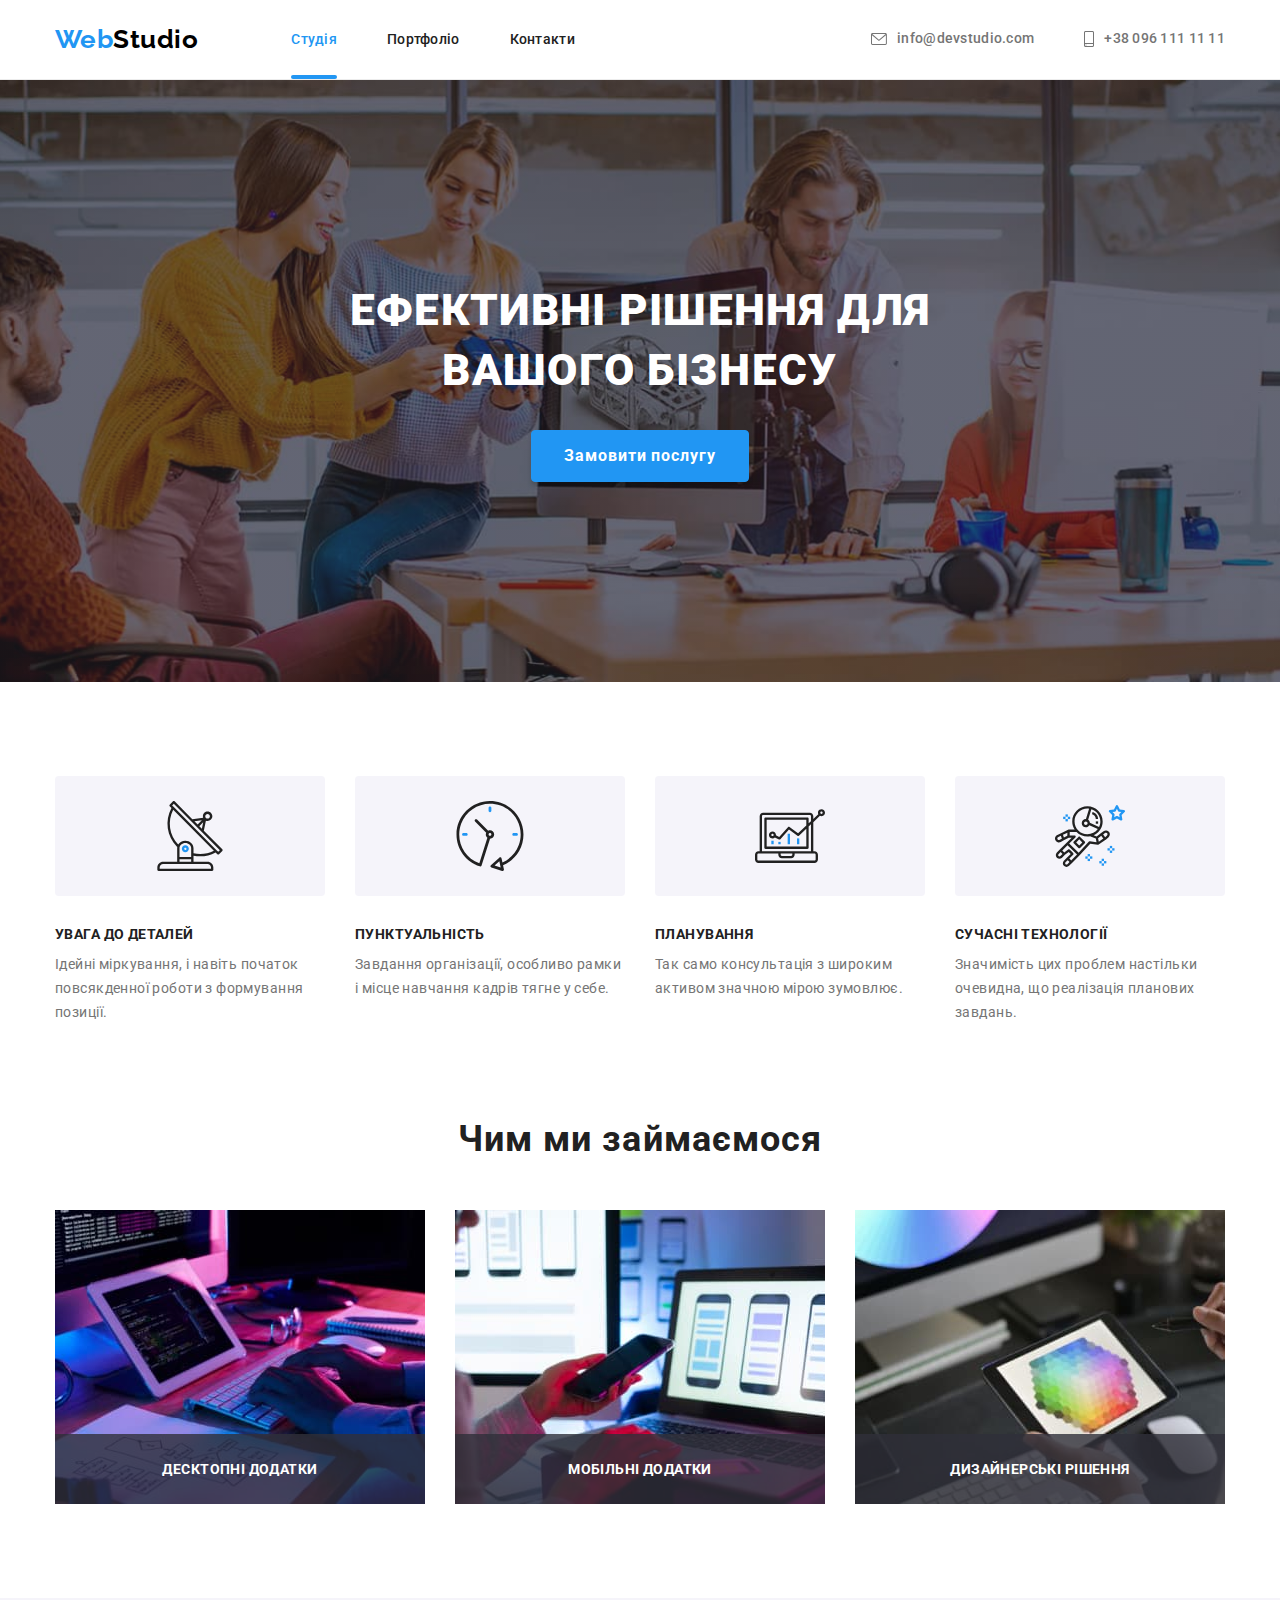
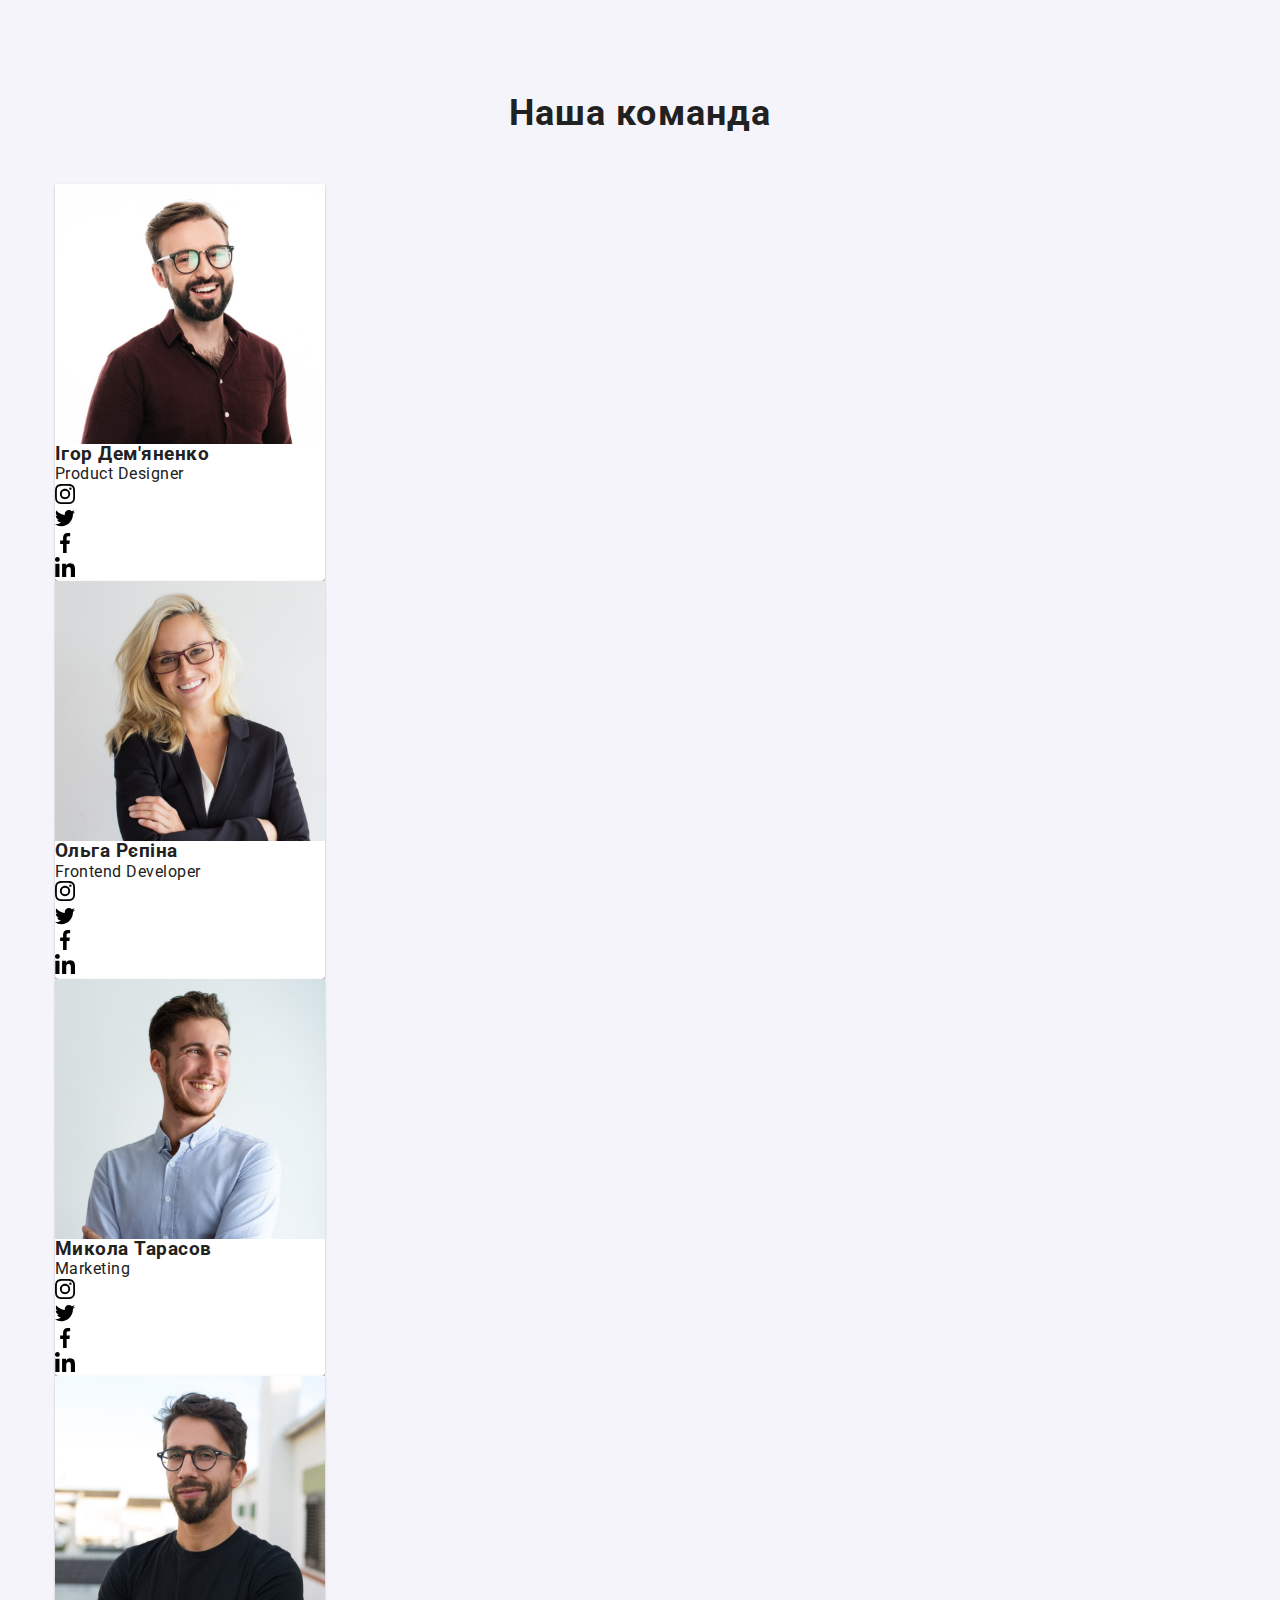
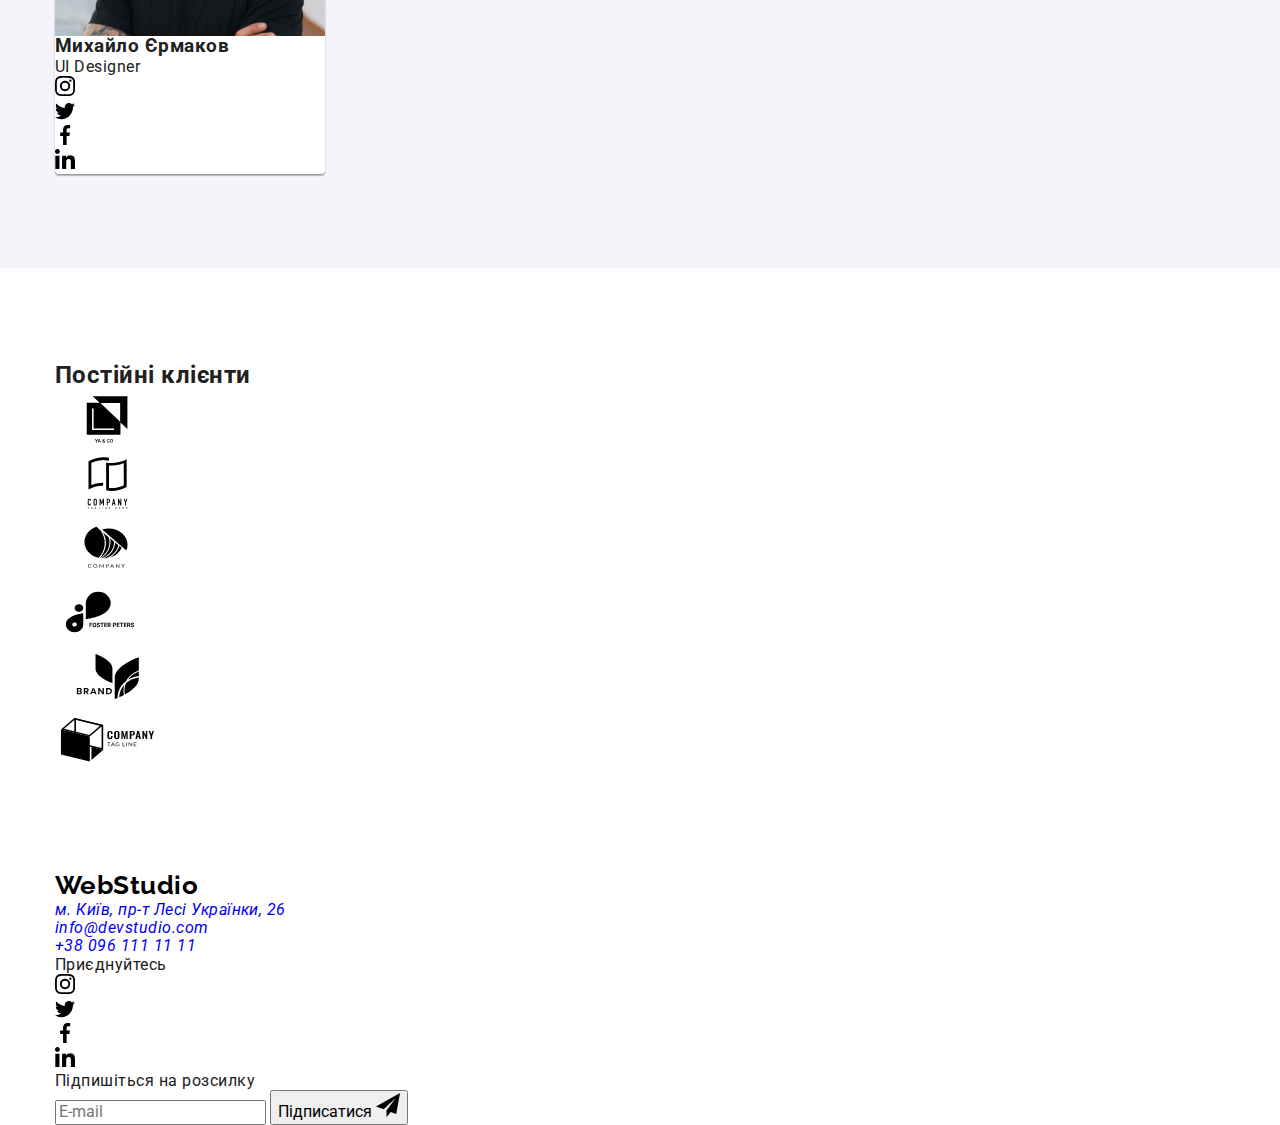
==== commit a79f93cd: "set up member background" ====
--- a/index.html
+++ b/index.html
@@ -250,43 +250,43 @@
       <!-- Section Team -->
       <section class="team section">
         <div class="container">
-          <h2 class="team-headline">Наша команда</h2>
-          <ul class="team-list no-style">
-            <li class="team-member">
+          <h2 class="team__headline">Наша команда</h2>
+          <ul class="team__list">
+            <li class="team__member">
               <img
                 src="./images/igor.jpg"
                 width="270"
                 height="260"
                 alt="Ігор Дем'яненко"
               />
-              <div class="member-info">
-                <h3 class="member-name">Ігор Дем'яненко</h3>
-                <p lang="en" class="member-function">Product Designer</p>
-                <ul class="social-list no-style">
-                  <li class="social-item">
-                    <a href="" class="social-link fill-bgn-trans">
-                      <svg class="social-icon" width="20" height="20">
+              <div class="team__member-info">
+                <h3 class="team__member-name">Ігор Дем'яненко</h3>
+                <p class="team__member-function" lang="en">Product Designer</p>
+                <ul class="team__social-list">
+                  <li class="team__social-item">
+                    <a class="team__social-link team--fill-bgn-trans" href="">
+                      <svg class="team__social-icon" width="20" height="20">
                         <use href="./images/decor/sprite.svg#instagram"></use>
                       </svg>
                     </a>
                   </li>
-                  <li class="social-item">
-                    <a href="" class="social-link fill-bgn-trans">
-                      <svg class="social-icon" width="20" height="20">
+                  <li class="team__social-item">
+                    <a class="team__social-link team--fill-bgn-trans" href="">
+                      <svg class="team__social-icon" width="20" height="20">
                         <use href="./images/decor/sprite.svg#twitter"></use>
                       </svg>
                     </a>
                   </li>
-                  <li class="social-item">
-                    <a href="" class="social-link fill-bgn-trans">
-                      <svg class="social-icon" width="20" height="20">
+                  <li class="team__social-item">
+                    <a class="team__social-link team--fill-bgn-trans" href="">
+                      <svg class="team__social-icon" width="20" height="20">
                         <use href="./images/decor/sprite.svg#facebook"></use>
                       </svg>
                     </a>
                   </li>
-                  <li class="social-item">
-                    <a href="" class="social-link fill-bgn-trans">
-                      <svg class="social-icon" width="20" height="20">
+                  <li class="team__social-item">
+                    <a class="team__social-link team--fill-bgn-trans" href="">
+                      <svg class="team__social-icon" width="20" height="20">
                         <use href="./images/decor/sprite.svg#linkedin"></use>
                       </svg>
                     </a>
@@ -294,41 +294,43 @@
                 </ul>
               </div>
             </li>
-            <li class="team-member">
+            <li class="team__member">
               <img
                 src="./images/olga.jpg"
                 width="270"
                 height="260"
                 alt="Ольга Рєпіна"
               />
-              <div class="member-info">
-                <h3 class="member-name">Ольга Рєпіна</h3>
-                <p lang="en" class="member-function">Frontend Developer</p>
-                <ul class="social-list no-style">
-                  <li class="social-item">
-                    <a href="" class="social-link fill-bgn-trans">
-                      <svg class="social-icon" width="20" height="20">
+              <div class="team__member-info">
+                <h3 class="team__member-name">Ольга Рєпіна</h3>
+                <p class="team__member-function" lang="en">
+                  Frontend Developer
+                </p>
+                <ul class="team__social-list">
+                  <li class="team__social-item">
+                    <a class="team__social-link team--fill-bgn-trans" href="">
+                      <svg class="team__social-icon" width="20" height="20">
                         <use href="./images/decor/sprite.svg#instagram"></use>
                       </svg>
                     </a>
                   </li>
-                  <li class="social-item">
-                    <a href="" class="social-link fill-bgn-trans">
-                      <svg class="social-icon" width="20" height="20">
+                  <li class="team__social-item">
+                    <a class="team__social-link team--fill-bgn-trans" href="">
+                      <svg class="team__social-icon" width="20" height="20">
                         <use href="./images/decor/sprite.svg#twitter"></use>
                       </svg>
                     </a>
                   </li>
-                  <li class="social-item">
-                    <a href="" class="social-link fill-bgn-trans">
-                      <svg class="social-icon" width="20" height="20">
+                  <li class="team__social-item">
+                    <a class="team__social-link team--fill-bgn-trans" href="">
+                      <svg class="team__social-icon" width="20" height="20">
                         <use href="./images/decor/sprite.svg#facebook"></use>
                       </svg>
                     </a>
                   </li>
-                  <li class="social-item">
-                    <a href="" class="social-link fill-bgn-trans">
-                      <svg class="social-icon" width="20" height="20">
+                  <li class="team__social-item">
+                    <a class="team__social-link team--fill-bgn-trans" href="">
+                      <svg class="team__social-icon" width="20" height="20">
                         <use href="./images/decor/sprite.svg#linkedin"></use>
                       </svg>
                     </a>
@@ -336,41 +338,41 @@
                 </ul>
               </div>
             </li>
-            <li class="team-member">
+            <li class="team__member">
               <img
                 src="./images/mykola.jpg"
                 width="270"
                 height="260"
                 alt="Микола Тарасов"
               />
-              <div class="member-info">
-                <h3 class="member-name">Микола Тарасов</h3>
-                <p lang="en" class="member-function">Marketing</p>
-                <ul class="social-list no-style">
-                  <li class="social-item">
-                    <a href="" class="social-link fill-bgn-trans">
-                      <svg class="social-icon" width="20" height="20">
+              <div class="team__member-info">
+                <h3 class="team__member-name">Микола Тарасов</h3>
+                <p class="team__member-function" lang="en">Marketing</p>
+                <ul class="team__social-list">
+                  <li class="team__social-item">
+                    <a class="team__social-link team--fill-bgn-trans" href="">
+                      <svg class="team__social-icon" width="20" height="20">
                         <use href="./images/decor/sprite.svg#instagram"></use>
                       </svg>
                     </a>
                   </li>
-                  <li class="social-item">
-                    <a href="" class="social-link fill-bgn-trans">
-                      <svg class="social-icon" width="20" height="20">
+                  <li class="team__social-item">
+                    <a class="team__social-link team--fill-bgn-trans" href="">
+                      <svg class="team__social-icon" width="20" height="20">
                         <use href="./images/decor/sprite.svg#twitter"></use>
                       </svg>
                     </a>
                   </li>
-                  <li class="social-item">
-                    <a href="" class="social-link fill-bgn-trans">
-                      <svg class="social-icon" width="20" height="20">
+                  <li class="team__social-item">
+                    <a class="team__social-link team--fill-bgn-trans" href="">
+                      <svg class="team__social-icon" width="20" height="20">
                         <use href="./images/decor/sprite.svg#facebook"></use>
                       </svg>
                     </a>
                   </li>
-                  <li class="social-item">
-                    <a href="" class="social-link fill-bgn-trans">
-                      <svg class="social-icon" width="20" height="20">
+                  <li class="team__social-item">
+                    <a class="team__social-link team--fill-bgn-trans" href="">
+                      <svg class="team__social-icon" width="20" height="20">
                         <use href="./images/decor/sprite.svg#linkedin"></use>
                       </svg>
                     </a>
@@ -378,41 +380,41 @@
                 </ul>
               </div>
             </li>
-            <li class="team-member">
+            <li class="team__member">
               <img
                 src="./images/myhailo.jpg"
                 width="270"
                 height="260"
                 alt="Михайло Єрмаков"
               />
-              <div class="member-info">
-                <h3 class="member-name">Михайло Єрмаков</h3>
-                <p lang="en" class="member-function">UI Designer</p>
-                <ul class="social-list no-style">
-                  <li class="social-item">
-                    <a href="" class="social-link fill-bgn-trans">
-                      <svg class="social-icon" width="20" height="20">
+              <div class="team__member-info">
+                <h3 class="team__member-name">Михайло Єрмаков</h3>
+                <p class="team__member-function" lang="en">UI Designer</p>
+                <ul class="team__social-list">
+                  <li class="team__social-item">
+                    <a class="team__social-link team--fill-bgn-trans" href="">
+                      <svg class="team__social-icon" width="20" height="20">
                         <use href="./images/decor/sprite.svg#instagram"></use>
                       </svg>
                     </a>
                   </li>
-                  <li class="social-item">
-                    <a href="" class="social-link fill-bgn-trans">
-                      <svg class="social-icon" width="20" height="20">
+                  <li class="team__social-item">
+                    <a class="team__social-link team--fill-bgn-trans" href="">
+                      <svg class="team__social-icon" width="20" height="20">
                         <use href="./images/decor/sprite.svg#twitter"></use>
                       </svg>
                     </a>
                   </li>
-                  <li class="social-item">
-                    <a href="" class="social-link fill-bgn-trans">
-                      <svg class="social-icon" width="20" height="20">
+                  <li class="team__social-item">
+                    <a class="team__social-link team--fill-bgn-trans" href="">
+                      <svg class="team__social-icon" width="20" height="20">
                         <use href="./images/decor/sprite.svg#facebook"></use>
                       </svg>
                     </a>
                   </li>
-                  <li class="social-item">
-                    <a href="" class="social-link fill-bgn-trans">
-                      <svg class="social-icon" width="20" height="20">
+                  <li class="team__social-item">
+                    <a class="team__social-link team--fill-bgn-trans" href="">
+                      <svg class="team__social-icon" width="20" height="20">
                         <use href="./images/decor/sprite.svg#linkedin"></use>
                       </svg>
                     </a>
--- a/css/main.min.css
+++ b/css/main.min.css
@@ -1 +1 @@
-ul,ol{margin:0;padding-left:0;list-style:none}p,h1,h2,h3,h4,h5,h6{margin:0}a{text-decoration:none}.no-style{list-style:none}.no-decor{text-decoration:none}body{background-color:#fff;color:#212121;font-family:"Roboto","Arial",sans-serif;letter-spacing:.03em}.pointer{cursor:pointer}img{display:block;max-width:100%;height:auto}.container{max-width:1200px;margin-left:auto;margin-right:auto;padding-left:15px;padding-right:15px}.section{padding-bottom:94px;padding-top:94px;background-color:#fff}.visually-hidden{position:absolute;white-space:nowrap;width:1px;height:1px;overflow:hidden;border:0;padding:0;clip:rect(0 0 0 0);-webkit-clip-path:inset(50%);clip-path:inset(50%);margin:-1px}.is-hidden{visibility:hidden;opacity:0;pointer-events:none}.header{padding:24px 0;border-bottom:1px solid #ececec}.header>.container{display:flex;align-items:center}.nav-menu{display:flex;align-items:center}.nav-menu__nav-items{display:flex;gap:50px}.nav-menu__nav-link{color:#212121;font-weight:500;letter-spacing:.02em;line-height:1.143;font-size:14px}.nav-menu__nav-link:hover,.nav-menu__nav-link:focus{color:#2196f3}.nav-menu--underline{position:relative}.nav-menu--underline::after{content:"";position:absolute;width:100%;height:4px;border-radius:4px;left:0;background-color:#2196f3;bottom:-32px}.nav-menu--color-trans{transition-property:color;transition-duration:250ms;transition-timing-function:var(--trans-timing)}.nav-menu--current{color:#2196f3}.contacts{display:flex;align-items:center;gap:50px;margin-left:auto}.contacts__icon{fill:currentColor;margin-right:10px}.contacts__link{display:flex;align-items:center;color:#757575;font-weight:500;letter-spacing:.02em;line-height:1.14;font-size:14px}.contacts__link:hover,.contacts__link:focus{color:#2196f3}.contacts--color-trans{transition-property:color;transition-duration:250ms;transition-timing-function:var(--trans-timing)}.logo{display:inline-block;color:#000;font-family:"Raleway";font-size:26px;font-weight:700;line-height:1.19}.logo--logo-color{color:#2196f3}.logo--header{margin-right:93px}.hero.section{padding-top:200px;padding-bottom:200px;text-align:center}.hero__headline{font-size:44px;line-height:1.3636363636;font-weight:900;letter-spacing:0.03em;text-transform:uppercase;width:696px;margin-bottom:30px;margin-left:auto;margin-right:auto;color:#fff}.hero__hero-bgn{max-width:1600px;margin-left:auto;margin-right:auto;background-color:#c4c4c4;background-repeat:no-repeat;background-position:center;background-size:cover;background-image:linear-gradient(rgba(47, 48, 58, 0.4), rgba(47, 48, 58, 0.4)),url("../images/decor/hero.jpg")}.skills__headline{font-size:36px;line-height:1.1666666667;font-weight:700;letter-spacing:0.03em;color:#212121;text-align:center;margin-bottom:50px}.callback__button,.hero__button{font-size:16px;line-height:1.875;font-weight:700;letter-spacing:0.06em;background-color:#2196f3;border:1px solid #2196f3;border-radius:4px;box-shadow:0px 4px 4px rgba(0,0,0,.15);color:#fff;min-width:216px;min-height:50px;padding:10px 32px;text-align:center;cursor:pointer}.callback__button:active,.hero__button:active{background-color:#188ce8;border-color:#188ce8}.backdrop{position:fixed;top:0;left:0;width:100%;height:100%;z-index:1;background-color:rgba(0,0,0,.2);transition:opacity 250ms cubic-bezier(0.4, 0, 0.2, 1),visibility 250ms cubic-bezier(0.4, 0, 0.2, 1)}.backdrop.is-hidden .callback{transform:translate(-50%, -50%) rotateY(90deg)}.callback{position:absolute;top:50%;left:50%;background-color:#fff;border-radius:4px;width:528px;min-height:581px;padding:40px;transform:translate(-50%, -50%) rotateY(0deg);transition:transform 250ms cubic-bezier(0.4, 0, 0.2, 1);box-shadow:0px 1px 3px rgba(0,0,0,.12),0px 1px 1px rgba(0,0,0,.14),0px 2px 1px rgba(0,0,0,.2)}.callback__close-btn{position:absolute;top:8px;right:8px;height:30px;width:30px;background-color:#fff;border:solid 1px;border-color:rgba(0,0,0,.1);border-radius:50%;display:flex;justify-content:center;align-items:center;transition:fill 250ms cubic-bezier(0.4, 0, 0.2, 1)}.callback__close-btn:hover{fill:#2196f3}.callback__title{font-size:20px;line-height:1.15;font-weight:700;letter-spacing:0.03em;text-align:center;margin-bottom:12px}.callback__label{font-size:12px;line-height:1.1666666667;font-weight:400;letter-spacing:0.01em;color:#757575;display:block;margin-bottom:4px;text-align:initial}.callback__label span{display:block;margin-bottom:4px}.callback__input{width:100%;height:40px;border:1px solid rgba(33,33,33,.2);border-radius:4px;padding:11px 12px 11px 42px;font-size:12px;line-height:1.17;letter-spacing:.01em;color:#000;outline:rgba(0,0,0,0);transition-property:border-color;transition-duration:250ms;transition-timing-function:cubic-bezier(0.4, 0, 0.2, 1)}.callback__input::-moz-placeholder{font-size:12px;line-height:1.1666666667;font-weight:400;letter-spacing:0.01em;color:rgba(117,117,117,.5)}.callback__input:-ms-input-placeholder{font-size:12px;line-height:1.1666666667;font-weight:400;letter-spacing:0.01em;color:rgba(117,117,117,.5)}.callback__input::placeholder{font-size:12px;line-height:1.1666666667;font-weight:400;letter-spacing:0.01em;color:rgba(117,117,117,.5)}.callback__input:focus{border-color:#2196f3}.callback__input:focus+.callback__icon{fill:#2196f3}.callback__input-wrap{position:relative}.callback__icon{position:absolute;left:12px;top:50%;transform:translateY(-50%)}.callback__wrap{margin-bottom:10px}.callback__comment{display:block;padding:12px 16px;height:120px;resize:none}.callback__comment-label{margin-bottom:20px}.callback__checkbox-wrap{margin-bottom:30px}.callback__checkbox-label{font-size:14px;line-height:1.7142857143;font-weight:400;letter-spacing:0.03em;display:flex;align-items:center;color:#757575}.callback__checkbox-label span{width:16px;height:15px;border:2px solid #212121;border-radius:2px;margin-left:12px;margin-right:10px;display:flex;align-items:center;justify-content:center}.callback__check-icon{fill:rgba(0,0,0,0);transition:fill 250ms cubic-bezier(0.4, 0, 0.2, 1)}.callback__checkbox-input:checked+.callback__checkbox-label span{background-color:#2196f3;border:none}.callback__checkbox-input:checked+.callback__checkbox-label .callback__check-icon{fill:#fff}.callback__agreement-link{color:#2196f3;-webkit-text-decoration-line:underline;text-decoration-line:underline;margin-left:5px}.callback__button{display:block;margin-left:auto;margin-right:auto}.features.section{padding-bottom:0}.features__title{font-size:14px;line-height:1.1428571429;font-weight:700;letter-spacing:0.03em;text-transform:uppercase;margin-bottom:10px}.features__text{font-size:14px;line-height:1.7142857143;font-weight:400;letter-spacing:0.03em;color:#757575}.features__list{display:flex;flex-wrap:wrap;justify-content:space-between}.features__item{max-width:270px;flex-basis:270px}.features__item::before{content:"";display:block;background-color:#f5f4fa;width:270px;height:120px;border-radius:4px;margin-bottom:30px}.features__item:nth-child(1)::before{background-image:url("../images/decor/group-01.svg");background-repeat:no-repeat;background-position:center}.features__item:nth-child(2)::before{background-image:url("../images/decor/group-02.svg");background-repeat:no-repeat;background-position:center}.features__item:nth-child(3)::before{background-image:url("../images/decor/group-03.svg");background-repeat:no-repeat;background-position:center}.features__item:nth-child(4)::before{background-image:url("../images/decor/group-04.svg");background-repeat:no-repeat;background-position:center}.skills__list{display:flex;flex-wrap:wrap;gap:30px}.skills__item{position:relative}.skills__function{font-size:14px;line-height:4.2857142857;font-weight:700;letter-spacing:0.03em;text-transform:uppercase;position:absolute;margin-bottom:0;bottom:0;display:flex;justify-content:center;align-items:center;width:100%;color:#fff;min-height:70px;background:rgba(47,48,58,.8)}/*# sourceMappingURL=main.min.css.map */+ul,ol{margin:0;padding-left:0;list-style:none}p,h1,h2,h3,h4,h5,h6{margin:0}a{text-decoration:none}.no-style{list-style:none}.no-decor{text-decoration:none}body{background-color:#fff;color:#212121;font-family:"Roboto","Arial",sans-serif;letter-spacing:.03em}.pointer{cursor:pointer}img{display:block;max-width:100%;height:auto}.container{max-width:1200px;margin-left:auto;margin-right:auto;padding-left:15px;padding-right:15px}.section{padding-bottom:94px;padding-top:94px;background-color:#fff}.visually-hidden{position:absolute;white-space:nowrap;width:1px;height:1px;overflow:hidden;border:0;padding:0;clip:rect(0 0 0 0);-webkit-clip-path:inset(50%);clip-path:inset(50%);margin:-1px}.is-hidden{visibility:hidden;opacity:0;pointer-events:none}.header{padding:24px 0;border-bottom:1px solid #ececec}.header>.container{display:flex;align-items:center}.nav-menu{display:flex;align-items:center}.nav-menu__nav-items{display:flex;gap:50px}.nav-menu__nav-link{color:#212121;font-weight:500;letter-spacing:.02em;line-height:1.143;font-size:14px}.nav-menu__nav-link:hover,.nav-menu__nav-link:focus{color:#2196f3}.nav-menu--underline{position:relative}.nav-menu--underline::after{content:"";position:absolute;width:100%;height:4px;border-radius:4px;left:0;background-color:#2196f3;bottom:-32px}.nav-menu--color-trans{transition-property:color;transition-duration:250ms;transition-timing-function:var(--trans-timing)}.nav-menu--current{color:#2196f3}.contacts{display:flex;align-items:center;gap:50px;margin-left:auto}.contacts__icon{fill:currentColor;margin-right:10px}.contacts__link{display:flex;align-items:center;color:#757575;font-weight:500;letter-spacing:.02em;line-height:1.14;font-size:14px}.contacts__link:hover,.contacts__link:focus{color:#2196f3}.contacts--color-trans{transition-property:color;transition-duration:250ms;transition-timing-function:var(--trans-timing)}.logo{display:inline-block;color:#000;font-family:"Raleway";font-size:26px;font-weight:700;line-height:1.19}.logo--logo-color{color:#2196f3}.logo--header{margin-right:93px}.hero.section{padding-top:200px;padding-bottom:200px;text-align:center}.hero__headline{font-size:44px;line-height:1.3636363636;font-weight:900;letter-spacing:0.03em;text-transform:uppercase;width:696px;margin-bottom:30px;margin-left:auto;margin-right:auto;color:#fff}.hero__hero-bgn{max-width:1600px;margin-left:auto;margin-right:auto;background-color:#c4c4c4;background-repeat:no-repeat;background-position:center;background-size:cover;background-image:linear-gradient(rgba(47, 48, 58, 0.4), rgba(47, 48, 58, 0.4)),url("../images/decor/hero.jpg")}.team__headline,.skills__headline{font-size:36px;line-height:1.1666666667;font-weight:700;letter-spacing:0.03em;color:#212121;text-align:center;margin-bottom:50px}.callback__button,.hero__button{font-size:16px;line-height:1.875;font-weight:700;letter-spacing:0.06em;background-color:#2196f3;border:1px solid #2196f3;border-radius:4px;box-shadow:0px 4px 4px rgba(0,0,0,.15);color:#fff;min-width:216px;min-height:50px;padding:10px 32px;text-align:center;cursor:pointer}.callback__button:active,.hero__button:active{background-color:#188ce8;border-color:#188ce8}.backdrop{position:fixed;top:0;left:0;width:100%;height:100%;z-index:1;background-color:rgba(0,0,0,.2);transition:opacity 250ms cubic-bezier(0.4, 0, 0.2, 1),visibility 250ms cubic-bezier(0.4, 0, 0.2, 1)}.backdrop.is-hidden .callback{transform:translate(-50%, -50%) rotateY(90deg)}.callback{position:absolute;top:50%;left:50%;background-color:#fff;border-radius:4px;width:528px;min-height:581px;padding:40px;transform:translate(-50%, -50%) rotateY(0deg);transition:transform 250ms cubic-bezier(0.4, 0, 0.2, 1);box-shadow:0px 1px 3px rgba(0,0,0,.12),0px 1px 1px rgba(0,0,0,.14),0px 2px 1px rgba(0,0,0,.2)}.callback__close-btn{position:absolute;top:8px;right:8px;height:30px;width:30px;background-color:#fff;border:solid 1px;border-color:rgba(0,0,0,.1);border-radius:50%;display:flex;justify-content:center;align-items:center;transition:fill 250ms cubic-bezier(0.4, 0, 0.2, 1)}.callback__close-btn:hover{fill:#2196f3}.callback__title{font-size:20px;line-height:1.15;font-weight:700;letter-spacing:0.03em;text-align:center;margin-bottom:12px}.callback__label{font-size:12px;line-height:1.1666666667;font-weight:400;letter-spacing:0.01em;color:#757575;display:block;margin-bottom:4px;text-align:initial}.callback__label span{display:block;margin-bottom:4px}.callback__input{width:100%;height:40px;border:1px solid rgba(33,33,33,.2);border-radius:4px;padding:11px 12px 11px 42px;font-size:12px;line-height:1.17;letter-spacing:.01em;color:#000;outline:rgba(0,0,0,0);transition-property:border-color;transition-duration:250ms;transition-timing-function:cubic-bezier(0.4, 0, 0.2, 1)}.callback__input::-moz-placeholder{font-size:12px;line-height:1.1666666667;font-weight:400;letter-spacing:0.01em;color:rgba(117,117,117,.5)}.callback__input:-ms-input-placeholder{font-size:12px;line-height:1.1666666667;font-weight:400;letter-spacing:0.01em;color:rgba(117,117,117,.5)}.callback__input::placeholder{font-size:12px;line-height:1.1666666667;font-weight:400;letter-spacing:0.01em;color:rgba(117,117,117,.5)}.callback__input:focus{border-color:#2196f3}.callback__input:focus+.callback__icon{fill:#2196f3}.callback__input-wrap{position:relative}.callback__icon{position:absolute;left:12px;top:50%;transform:translateY(-50%)}.callback__wrap{margin-bottom:10px}.callback__comment{display:block;padding:12px 16px;height:120px;resize:none}.callback__comment-label{margin-bottom:20px}.callback__checkbox-wrap{margin-bottom:30px}.callback__checkbox-label{font-size:14px;line-height:1.7142857143;font-weight:400;letter-spacing:0.03em;display:flex;align-items:center;color:#757575}.callback__checkbox-label span{width:16px;height:15px;border:2px solid #212121;border-radius:2px;margin-left:12px;margin-right:10px;display:flex;align-items:center;justify-content:center}.callback__check-icon{fill:rgba(0,0,0,0);transition:fill 250ms cubic-bezier(0.4, 0, 0.2, 1)}.callback__checkbox-input:checked+.callback__checkbox-label span{background-color:#2196f3;border:none}.callback__checkbox-input:checked+.callback__checkbox-label .callback__check-icon{fill:#fff}.callback__agreement-link{color:#2196f3;-webkit-text-decoration-line:underline;text-decoration-line:underline;margin-left:5px}.callback__button{display:block;margin-left:auto;margin-right:auto}.features.section{padding-bottom:0}.features__title{font-size:14px;line-height:1.1428571429;font-weight:700;letter-spacing:0.03em;text-transform:uppercase;margin-bottom:10px}.features__text{font-size:14px;line-height:1.7142857143;font-weight:400;letter-spacing:0.03em;color:#757575}.features__list{display:flex;flex-wrap:wrap;justify-content:space-between}.features__item{max-width:270px;flex-basis:270px}.features__item::before{content:"";display:block;background-color:#f5f4fa;width:270px;height:120px;border-radius:4px;margin-bottom:30px}.features__item:nth-child(1)::before{background-image:url("../images/decor/group-01.svg");background-repeat:no-repeat;background-position:center}.features__item:nth-child(2)::before{background-image:url("../images/decor/group-02.svg");background-repeat:no-repeat;background-position:center}.features__item:nth-child(3)::before{background-image:url("../images/decor/group-03.svg");background-repeat:no-repeat;background-position:center}.features__item:nth-child(4)::before{background-image:url("../images/decor/group-04.svg");background-repeat:no-repeat;background-position:center}.skills__list{display:flex;flex-wrap:wrap;gap:30px}.skills__item{position:relative}.skills__function{font-size:14px;line-height:4.2857142857;font-weight:700;letter-spacing:0.03em;text-transform:uppercase;position:absolute;margin-bottom:0;bottom:0;display:flex;justify-content:center;align-items:center;width:100%;color:#fff;min-height:70px;background:rgba(47,48,58,.8)}.team{background-color:#f5f4fa}.team__member{box-shadow:0px 1px 3px rgba(0,0,0,.12),0px 1px 1px rgba(0,0,0,.14),0px 2px 1px rgba(0,0,0,.2);background-color:#fff;max-width:270px;border-bottom-left-radius:4px;border-bottom-right-radius:4px}/*# sourceMappingURL=main.min.css.map */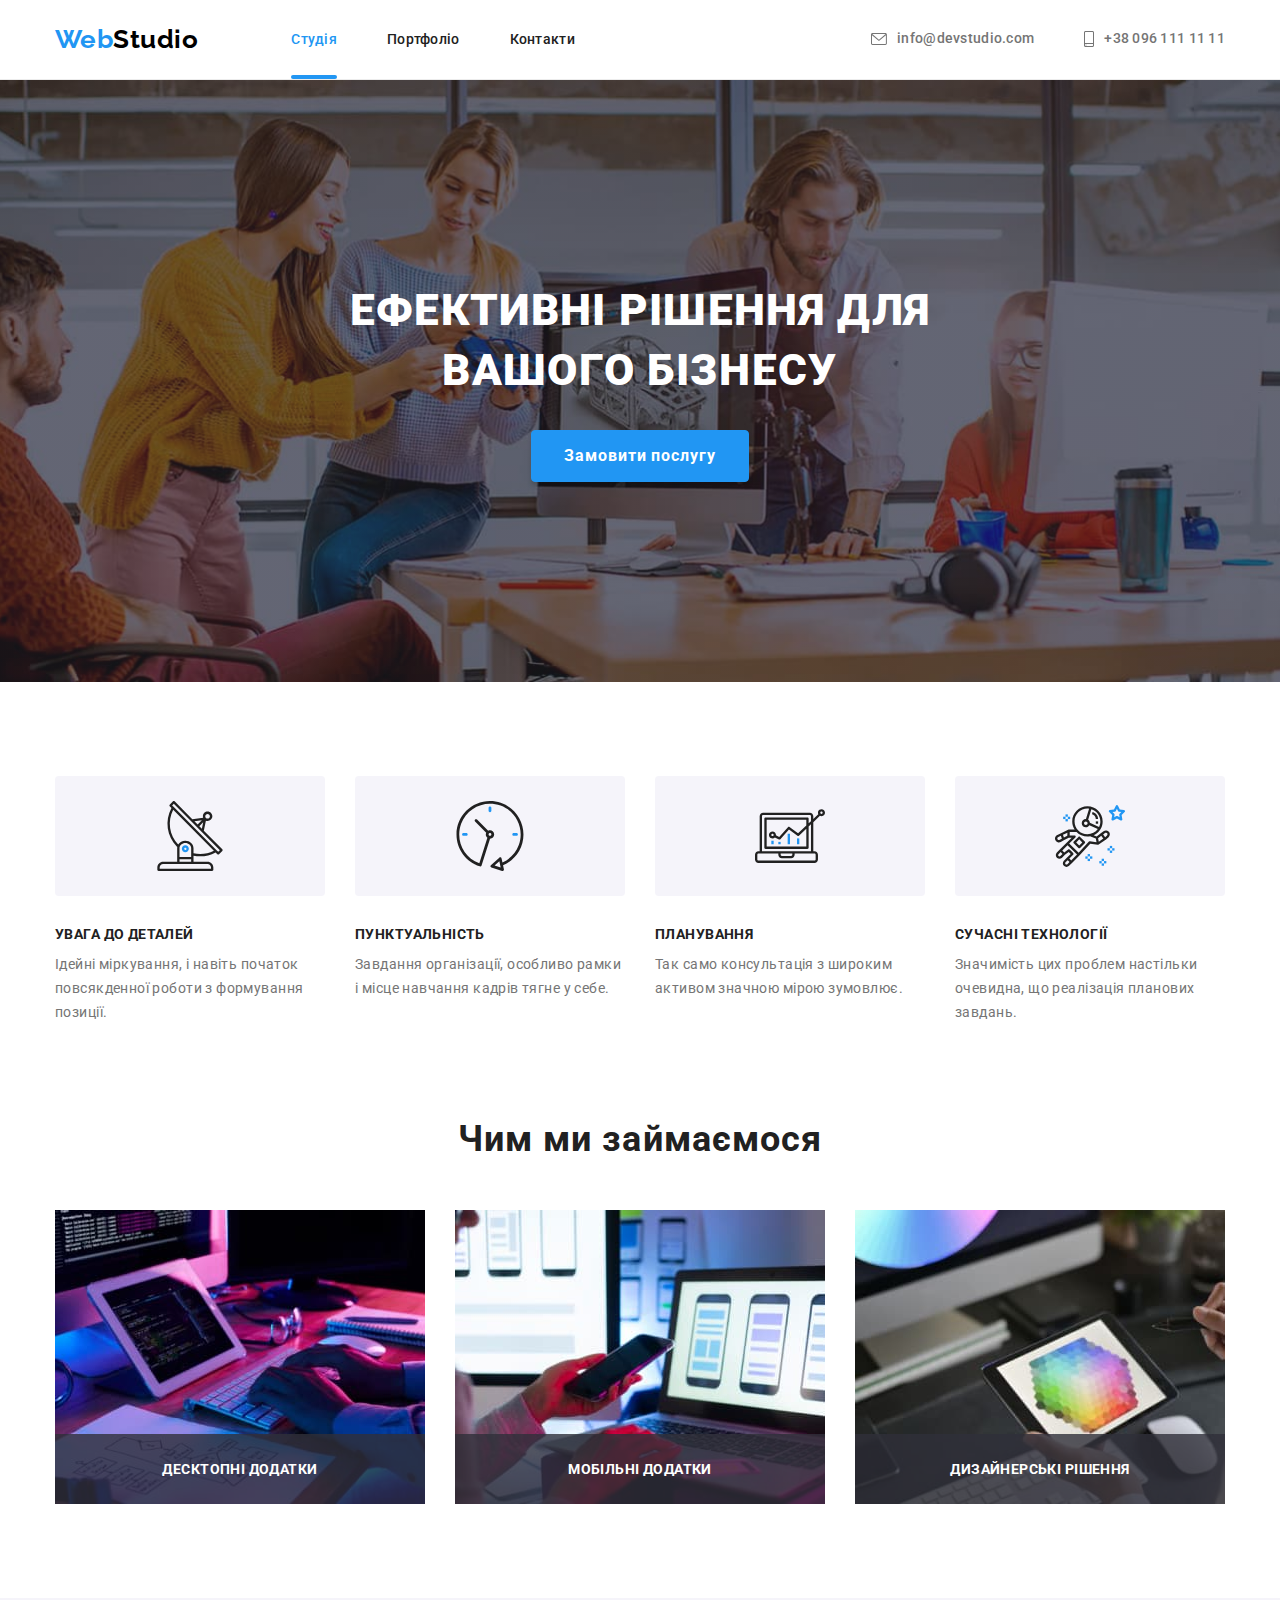
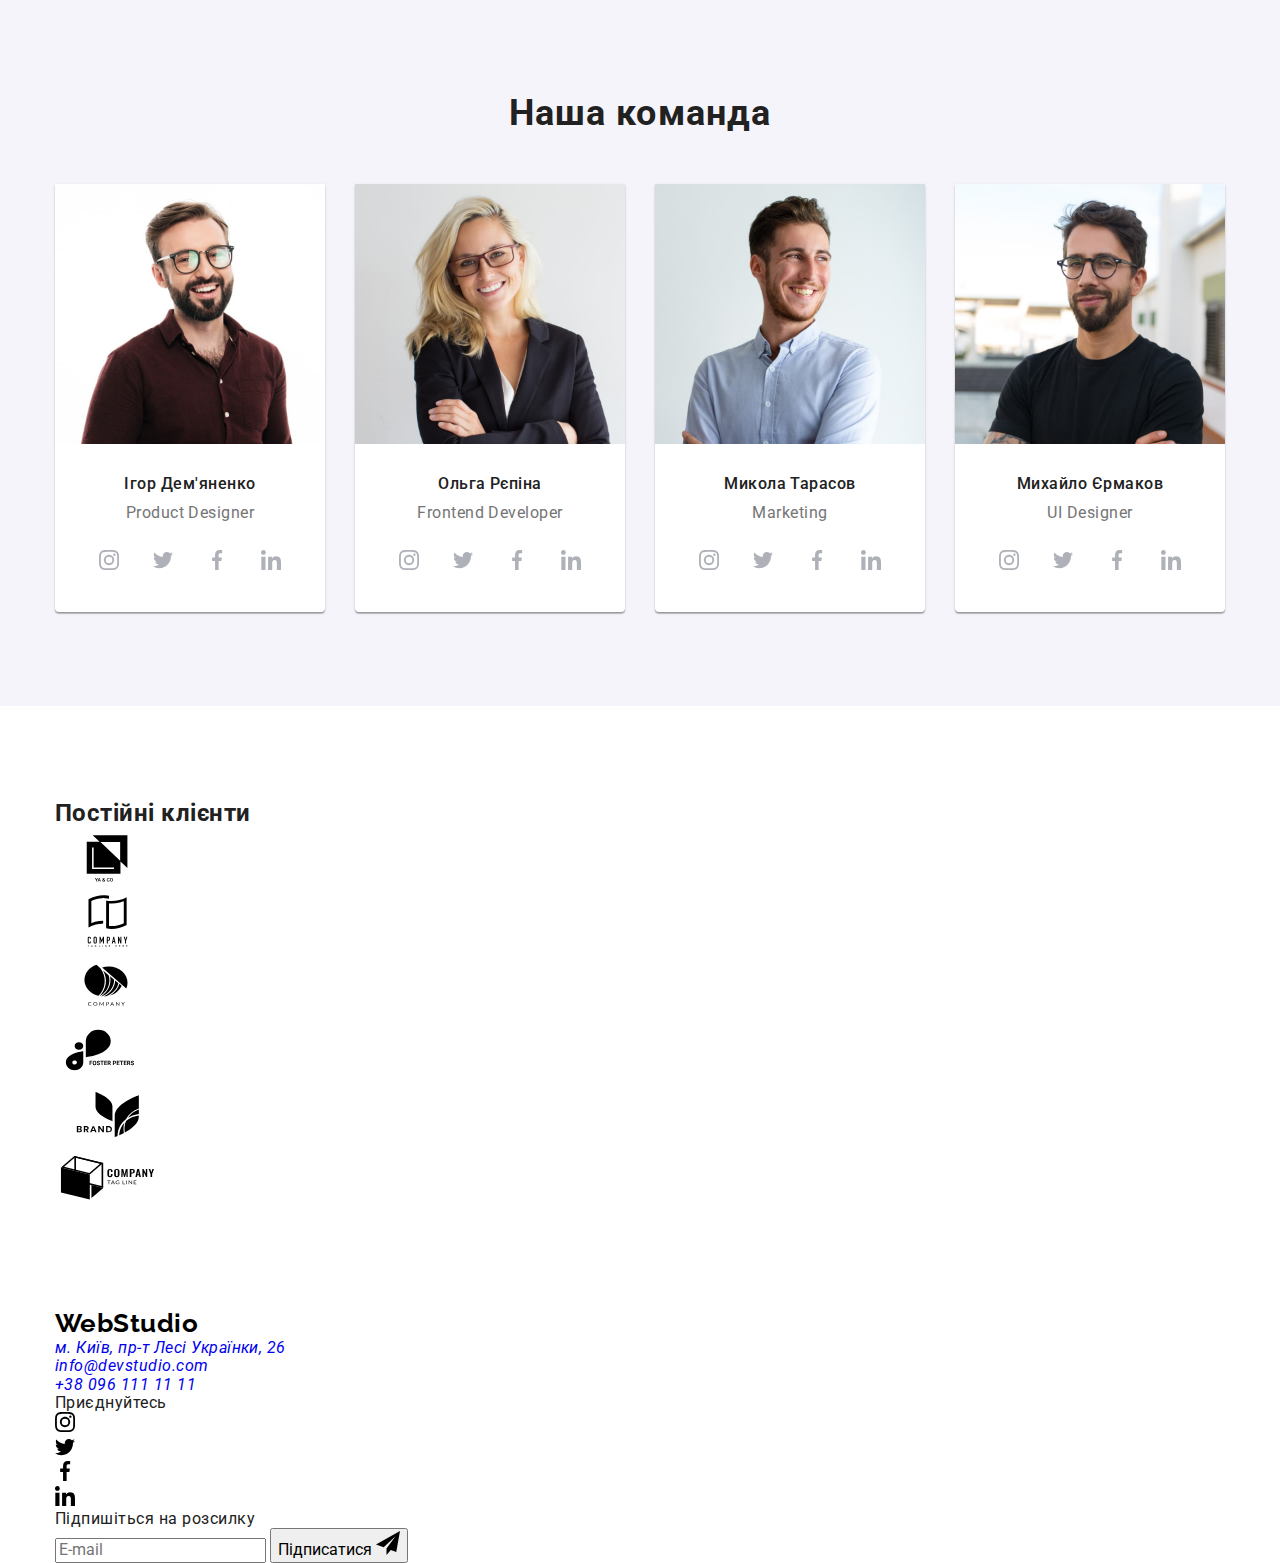
==== commit 3f189ae6: "update calsses for bem in clients" ====
--- a/index.html
+++ b/index.html
@@ -428,46 +428,46 @@
       <!-- Clients -->
       <section class="clients section">
         <div class="container">
-          <h2 class="clients-headline">Постійні клієнти</h2>
-          <ul class="clients-list no-style">
-            <li class="client-item">
-              <a href="" class="client-link fill-bdr-trans">
-                <svg class="client-icon" width="106" height="60">
+          <h2 class="clients__headline">Постійні клієнти</h2>
+          <ul class="clients__list">
+            <li class="clients__item">
+              <a class="clients__link clients--fill-bdr-trans" href="">
+                <svg class="clients__icon" width="106" height="60">
                   <use href="./images/decor/sprite.svg#logo1"></use>
                 </svg>
               </a>
             </li>
-            <li class="client-item">
-              <a href="" class="client-link fill-bdr-trans">
-                <svg class="client-icon" width="106" height="60">
+            <li class="clients__item">
+              <a class="clients__link clients--fill-bdr-trans" href="">
+                <svg class="clients__icon" width="106" height="60">
                   <use href="./images/decor/sprite.svg#logo2"></use>
                 </svg>
               </a>
             </li>
-            <li class="client-item">
-              <a href="" class="client-link fill-bdr-trans">
-                <svg class="client-icon" width="106" height="60">
+            <li class="clients__item">
+              <a class="clients__link clients--fill-bdr-trans" href="">
+                <svg class="clients__icon" width="106" height="60">
                   <use href="./images/decor/sprite.svg#logo3"></use>
                 </svg>
               </a>
             </li>
-            <li class="client-item">
-              <a href="" class="client-link fill-bdr-trans">
-                <svg class="client-icon" width="106" height="60">
+            <li class="clients__item">
+              <a class="clients__link clients--fill-bdr-trans" href="">
+                <svg class="clients__icon" width="106" height="60">
                   <use href="./images/decor/sprite.svg#logo4"></use>
                 </svg>
               </a>
             </li>
-            <li class="client-item">
-              <a href="" class="client-link fill-bdr-trans">
-                <svg class="client-icon" width="106" height="60">
+            <li class="clients__item">
+              <a class="clients__link clients--fill-bdr-trans" href="">
+                <svg class="clients__icon" width="106" height="60">
                   <use href="./images/decor/sprite.svg#logo5"></use>
                 </svg>
               </a>
             </li>
-            <li class="client-item">
-              <a href="" class="client-link fill-bdr-trans">
-                <svg class="client-icon" width="106" height="60">
+            <li class="clients__item">
+              <a class="clients__link clients--fill-bdr-trans" href="">
+                <svg class="clients__icon" width="106" height="60">
                   <use href="./images/decor/sprite.svg#logo6"></use>
                 </svg>
               </a>
--- a/css/main.min.css
+++ b/css/main.min.css
@@ -1 +1 @@
-ul,ol{margin:0;padding-left:0;list-style:none}p,h1,h2,h3,h4,h5,h6{margin:0}a{text-decoration:none}.no-style{list-style:none}.no-decor{text-decoration:none}body{background-color:#fff;color:#212121;font-family:"Roboto","Arial",sans-serif;letter-spacing:.03em}.pointer{cursor:pointer}img{display:block;max-width:100%;height:auto}.container{max-width:1200px;margin-left:auto;margin-right:auto;padding-left:15px;padding-right:15px}.section{padding-bottom:94px;padding-top:94px;background-color:#fff}.visually-hidden{position:absolute;white-space:nowrap;width:1px;height:1px;overflow:hidden;border:0;padding:0;clip:rect(0 0 0 0);-webkit-clip-path:inset(50%);clip-path:inset(50%);margin:-1px}.is-hidden{visibility:hidden;opacity:0;pointer-events:none}.header{padding:24px 0;border-bottom:1px solid #ececec}.header>.container{display:flex;align-items:center}.nav-menu{display:flex;align-items:center}.nav-menu__nav-items{display:flex;gap:50px}.nav-menu__nav-link{color:#212121;font-weight:500;letter-spacing:.02em;line-height:1.143;font-size:14px}.nav-menu__nav-link:hover,.nav-menu__nav-link:focus{color:#2196f3}.nav-menu--underline{position:relative}.nav-menu--underline::after{content:"";position:absolute;width:100%;height:4px;border-radius:4px;left:0;background-color:#2196f3;bottom:-32px}.nav-menu--color-trans{transition-property:color;transition-duration:250ms;transition-timing-function:var(--trans-timing)}.nav-menu--current{color:#2196f3}.contacts{display:flex;align-items:center;gap:50px;margin-left:auto}.contacts__icon{fill:currentColor;margin-right:10px}.contacts__link{display:flex;align-items:center;color:#757575;font-weight:500;letter-spacing:.02em;line-height:1.14;font-size:14px}.contacts__link:hover,.contacts__link:focus{color:#2196f3}.contacts--color-trans{transition-property:color;transition-duration:250ms;transition-timing-function:var(--trans-timing)}.logo{display:inline-block;color:#000;font-family:"Raleway";font-size:26px;font-weight:700;line-height:1.19}.logo--logo-color{color:#2196f3}.logo--header{margin-right:93px}.hero.section{padding-top:200px;padding-bottom:200px;text-align:center}.hero__headline{font-size:44px;line-height:1.3636363636;font-weight:900;letter-spacing:0.03em;text-transform:uppercase;width:696px;margin-bottom:30px;margin-left:auto;margin-right:auto;color:#fff}.hero__hero-bgn{max-width:1600px;margin-left:auto;margin-right:auto;background-color:#c4c4c4;background-repeat:no-repeat;background-position:center;background-size:cover;background-image:linear-gradient(rgba(47, 48, 58, 0.4), rgba(47, 48, 58, 0.4)),url("../images/decor/hero.jpg")}.team__headline,.skills__headline{font-size:36px;line-height:1.1666666667;font-weight:700;letter-spacing:0.03em;color:#212121;text-align:center;margin-bottom:50px}.callback__button,.hero__button{font-size:16px;line-height:1.875;font-weight:700;letter-spacing:0.06em;background-color:#2196f3;border:1px solid #2196f3;border-radius:4px;box-shadow:0px 4px 4px rgba(0,0,0,.15);color:#fff;min-width:216px;min-height:50px;padding:10px 32px;text-align:center;cursor:pointer}.callback__button:active,.hero__button:active{background-color:#188ce8;border-color:#188ce8}.backdrop{position:fixed;top:0;left:0;width:100%;height:100%;z-index:1;background-color:rgba(0,0,0,.2);transition:opacity 250ms cubic-bezier(0.4, 0, 0.2, 1),visibility 250ms cubic-bezier(0.4, 0, 0.2, 1)}.backdrop.is-hidden .callback{transform:translate(-50%, -50%) rotateY(90deg)}.callback{position:absolute;top:50%;left:50%;background-color:#fff;border-radius:4px;width:528px;min-height:581px;padding:40px;transform:translate(-50%, -50%) rotateY(0deg);transition:transform 250ms cubic-bezier(0.4, 0, 0.2, 1);box-shadow:0px 1px 3px rgba(0,0,0,.12),0px 1px 1px rgba(0,0,0,.14),0px 2px 1px rgba(0,0,0,.2)}.callback__close-btn{position:absolute;top:8px;right:8px;height:30px;width:30px;background-color:#fff;border:solid 1px;border-color:rgba(0,0,0,.1);border-radius:50%;display:flex;justify-content:center;align-items:center;transition:fill 250ms cubic-bezier(0.4, 0, 0.2, 1)}.callback__close-btn:hover{fill:#2196f3}.callback__title{font-size:20px;line-height:1.15;font-weight:700;letter-spacing:0.03em;text-align:center;margin-bottom:12px}.callback__label{font-size:12px;line-height:1.1666666667;font-weight:400;letter-spacing:0.01em;color:#757575;display:block;margin-bottom:4px;text-align:initial}.callback__label span{display:block;margin-bottom:4px}.callback__input{width:100%;height:40px;border:1px solid rgba(33,33,33,.2);border-radius:4px;padding:11px 12px 11px 42px;font-size:12px;line-height:1.17;letter-spacing:.01em;color:#000;outline:rgba(0,0,0,0);transition-property:border-color;transition-duration:250ms;transition-timing-function:cubic-bezier(0.4, 0, 0.2, 1)}.callback__input::-moz-placeholder{font-size:12px;line-height:1.1666666667;font-weight:400;letter-spacing:0.01em;color:rgba(117,117,117,.5)}.callback__input:-ms-input-placeholder{font-size:12px;line-height:1.1666666667;font-weight:400;letter-spacing:0.01em;color:rgba(117,117,117,.5)}.callback__input::placeholder{font-size:12px;line-height:1.1666666667;font-weight:400;letter-spacing:0.01em;color:rgba(117,117,117,.5)}.callback__input:focus{border-color:#2196f3}.callback__input:focus+.callback__icon{fill:#2196f3}.callback__input-wrap{position:relative}.callback__icon{position:absolute;left:12px;top:50%;transform:translateY(-50%)}.callback__wrap{margin-bottom:10px}.callback__comment{display:block;padding:12px 16px;height:120px;resize:none}.callback__comment-label{margin-bottom:20px}.callback__checkbox-wrap{margin-bottom:30px}.callback__checkbox-label{font-size:14px;line-height:1.7142857143;font-weight:400;letter-spacing:0.03em;display:flex;align-items:center;color:#757575}.callback__checkbox-label span{width:16px;height:15px;border:2px solid #212121;border-radius:2px;margin-left:12px;margin-right:10px;display:flex;align-items:center;justify-content:center}.callback__check-icon{fill:rgba(0,0,0,0);transition:fill 250ms cubic-bezier(0.4, 0, 0.2, 1)}.callback__checkbox-input:checked+.callback__checkbox-label span{background-color:#2196f3;border:none}.callback__checkbox-input:checked+.callback__checkbox-label .callback__check-icon{fill:#fff}.callback__agreement-link{color:#2196f3;-webkit-text-decoration-line:underline;text-decoration-line:underline;margin-left:5px}.callback__button{display:block;margin-left:auto;margin-right:auto}.features.section{padding-bottom:0}.features__title{font-size:14px;line-height:1.1428571429;font-weight:700;letter-spacing:0.03em;text-transform:uppercase;margin-bottom:10px}.features__text{font-size:14px;line-height:1.7142857143;font-weight:400;letter-spacing:0.03em;color:#757575}.features__list{display:flex;flex-wrap:wrap;justify-content:space-between}.features__item{max-width:270px;flex-basis:270px}.features__item::before{content:"";display:block;background-color:#f5f4fa;width:270px;height:120px;border-radius:4px;margin-bottom:30px}.features__item:nth-child(1)::before{background-image:url("../images/decor/group-01.svg");background-repeat:no-repeat;background-position:center}.features__item:nth-child(2)::before{background-image:url("../images/decor/group-02.svg");background-repeat:no-repeat;background-position:center}.features__item:nth-child(3)::before{background-image:url("../images/decor/group-03.svg");background-repeat:no-repeat;background-position:center}.features__item:nth-child(4)::before{background-image:url("../images/decor/group-04.svg");background-repeat:no-repeat;background-position:center}.skills__list{display:flex;flex-wrap:wrap;gap:30px}.skills__item{position:relative}.skills__function{font-size:14px;line-height:4.2857142857;font-weight:700;letter-spacing:0.03em;text-transform:uppercase;position:absolute;margin-bottom:0;bottom:0;display:flex;justify-content:center;align-items:center;width:100%;color:#fff;min-height:70px;background:rgba(47,48,58,.8)}.team{background-color:#f5f4fa}.team__member{box-shadow:0px 1px 3px rgba(0,0,0,.12),0px 1px 1px rgba(0,0,0,.14),0px 2px 1px rgba(0,0,0,.2);background-color:#fff;max-width:270px;border-bottom-left-radius:4px;border-bottom-right-radius:4px}/*# sourceMappingURL=main.min.css.map */+ul,ol{margin:0;padding-left:0;list-style:none}p,h1,h2,h3,h4,h5,h6{margin:0}a{text-decoration:none}.no-style{list-style:none}.no-decor{text-decoration:none}body{background-color:#fff;color:#212121;font-family:"Roboto","Arial",sans-serif;letter-spacing:.03em}.pointer{cursor:pointer}img{display:block;max-width:100%;height:auto}.container{max-width:1200px;margin-left:auto;margin-right:auto;padding-left:15px;padding-right:15px}.section{padding-bottom:94px;padding-top:94px;background-color:#fff}.visually-hidden{position:absolute;white-space:nowrap;width:1px;height:1px;overflow:hidden;border:0;padding:0;clip:rect(0 0 0 0);-webkit-clip-path:inset(50%);clip-path:inset(50%);margin:-1px}.is-hidden{visibility:hidden;opacity:0;pointer-events:none}.header{padding:24px 0;border-bottom:1px solid #ececec}.header>.container{display:flex;align-items:center}.nav-menu{display:flex;align-items:center}.nav-menu__nav-items{display:flex;gap:50px}.nav-menu__nav-link{color:#212121;font-weight:500;letter-spacing:.02em;line-height:1.143;font-size:14px}.nav-menu__nav-link:hover,.nav-menu__nav-link:focus{color:#2196f3}.nav-menu--underline{position:relative}.nav-menu--underline::after{content:"";position:absolute;width:100%;height:4px;border-radius:4px;left:0;background-color:#2196f3;bottom:-32px}.nav-menu--color-trans{transition-property:color;transition-duration:250ms;transition-timing-function:var(--trans-timing)}.nav-menu--current{color:#2196f3}.contacts{display:flex;align-items:center;gap:50px;margin-left:auto}.contacts__icon{fill:currentColor;margin-right:10px}.contacts__link{display:flex;align-items:center;color:#757575;font-weight:500;letter-spacing:.02em;line-height:1.14;font-size:14px}.contacts__link:hover,.contacts__link:focus{color:#2196f3}.contacts--color-trans{transition-property:color;transition-duration:250ms;transition-timing-function:var(--trans-timing)}.logo{display:inline-block;color:#000;font-family:"Raleway";font-size:26px;font-weight:700;line-height:1.19}.logo--logo-color{color:#2196f3}.logo--header{margin-right:93px}.hero.section{padding-top:200px;padding-bottom:200px;text-align:center}.hero__headline{font-size:44px;line-height:1.3636363636;font-weight:900;letter-spacing:0.03em;text-transform:uppercase;width:696px;margin-bottom:30px;margin-left:auto;margin-right:auto;color:#fff}.hero__hero-bgn{max-width:1600px;margin-left:auto;margin-right:auto;background-color:#c4c4c4;background-repeat:no-repeat;background-position:center;background-size:cover;background-image:linear-gradient(rgba(47, 48, 58, 0.4), rgba(47, 48, 58, 0.4)),url("../images/decor/hero.jpg")}.team__headline,.skills__headline{font-size:36px;line-height:1.1666666667;font-weight:700;letter-spacing:0.03em;color:#212121;text-align:center;margin-bottom:50px}.callback__button,.hero__button{font-size:16px;line-height:1.875;font-weight:700;letter-spacing:0.06em;background-color:#2196f3;border:1px solid #2196f3;border-radius:4px;box-shadow:0px 4px 4px rgba(0,0,0,.15);color:#fff;min-width:216px;min-height:50px;padding:10px 32px;text-align:center;cursor:pointer}.callback__button:active,.hero__button:active{background-color:#188ce8;border-color:#188ce8}.backdrop{position:fixed;top:0;left:0;width:100%;height:100%;z-index:1;background-color:rgba(0,0,0,.2);transition:opacity 250ms cubic-bezier(0.4, 0, 0.2, 1),visibility 250ms cubic-bezier(0.4, 0, 0.2, 1)}.backdrop.is-hidden .callback{transform:translate(-50%, -50%) rotateY(90deg)}.callback{position:absolute;top:50%;left:50%;background-color:#fff;border-radius:4px;width:528px;min-height:581px;padding:40px;transform:translate(-50%, -50%) rotateY(0deg);transition:transform 250ms cubic-bezier(0.4, 0, 0.2, 1);box-shadow:0px 1px 3px rgba(0,0,0,.12),0px 1px 1px rgba(0,0,0,.14),0px 2px 1px rgba(0,0,0,.2)}.callback__close-btn{position:absolute;top:8px;right:8px;height:30px;width:30px;background-color:#fff;border:solid 1px;border-color:rgba(0,0,0,.1);border-radius:50%;display:flex;justify-content:center;align-items:center;transition:fill 250ms cubic-bezier(0.4, 0, 0.2, 1)}.callback__close-btn:hover{fill:#2196f3}.callback__title{font-size:20px;line-height:1.15;font-weight:700;letter-spacing:0.03em;text-align:center;margin-bottom:12px}.callback__label{font-size:12px;line-height:1.1666666667;font-weight:400;letter-spacing:0.01em;color:#757575;display:block;margin-bottom:4px;text-align:initial}.callback__label span{display:block;margin-bottom:4px}.callback__input{width:100%;height:40px;border:1px solid rgba(33,33,33,.2);border-radius:4px;padding:11px 12px 11px 42px;font-size:12px;line-height:1.17;letter-spacing:.01em;color:#000;outline:rgba(0,0,0,0);transition-property:border-color;transition-duration:250ms;transition-timing-function:cubic-bezier(0.4, 0, 0.2, 1)}.callback__input::-moz-placeholder{font-size:12px;line-height:1.1666666667;font-weight:400;letter-spacing:0.01em;color:rgba(117,117,117,.5)}.callback__input:-ms-input-placeholder{font-size:12px;line-height:1.1666666667;font-weight:400;letter-spacing:0.01em;color:rgba(117,117,117,.5)}.callback__input::placeholder{font-size:12px;line-height:1.1666666667;font-weight:400;letter-spacing:0.01em;color:rgba(117,117,117,.5)}.callback__input:focus{border-color:#2196f3}.callback__input:focus+.callback__icon{fill:#2196f3}.callback__input-wrap{position:relative}.callback__icon{position:absolute;left:12px;top:50%;transform:translateY(-50%)}.callback__wrap{margin-bottom:10px}.callback__comment{display:block;padding:12px 16px;height:120px;resize:none}.callback__comment-label{margin-bottom:20px}.callback__checkbox-wrap{margin-bottom:30px}.callback__checkbox-label{font-size:14px;line-height:1.7142857143;font-weight:400;letter-spacing:0.03em;display:flex;align-items:center;color:#757575}.callback__checkbox-label span{width:16px;height:15px;border:2px solid #212121;border-radius:2px;margin-left:12px;margin-right:10px;display:flex;align-items:center;justify-content:center}.callback__check-icon{fill:rgba(0,0,0,0);transition:fill 250ms cubic-bezier(0.4, 0, 0.2, 1)}.callback__checkbox-input:checked+.callback__checkbox-label span{background-color:#2196f3;border:none}.callback__checkbox-input:checked+.callback__checkbox-label .callback__check-icon{fill:#fff}.callback__agreement-link{color:#2196f3;-webkit-text-decoration-line:underline;text-decoration-line:underline;margin-left:5px}.callback__button{display:block;margin-left:auto;margin-right:auto}.features.section{padding-bottom:0}.features__title{font-size:14px;line-height:1.1428571429;font-weight:700;letter-spacing:0.03em;text-transform:uppercase;margin-bottom:10px}.features__text{font-size:14px;line-height:1.7142857143;font-weight:400;letter-spacing:0.03em;color:#757575}.features__list{display:flex;flex-wrap:wrap;justify-content:space-between}.features__item{max-width:270px;flex-basis:270px}.features__item::before{content:"";display:block;background-color:#f5f4fa;width:270px;height:120px;border-radius:4px;margin-bottom:30px}.features__item:nth-child(1)::before{background-image:url("../images/decor/group-01.svg");background-repeat:no-repeat;background-position:center}.features__item:nth-child(2)::before{background-image:url("../images/decor/group-02.svg");background-repeat:no-repeat;background-position:center}.features__item:nth-child(3)::before{background-image:url("../images/decor/group-03.svg");background-repeat:no-repeat;background-position:center}.features__item:nth-child(4)::before{background-image:url("../images/decor/group-04.svg");background-repeat:no-repeat;background-position:center}.skills__list{display:flex;flex-wrap:wrap;gap:30px}.skills__item{position:relative}.skills__function{font-size:14px;line-height:4.2857142857;font-weight:700;letter-spacing:0.03em;text-transform:uppercase;position:absolute;margin-bottom:0;bottom:0;display:flex;justify-content:center;align-items:center;width:100%;color:#fff;min-height:70px;background:rgba(47,48,58,.8)}.team{background-color:#f5f4fa}.team__member{box-shadow:0px 1px 3px rgba(0,0,0,.12),0px 1px 1px rgba(0,0,0,.14),0px 2px 1px rgba(0,0,0,.2);background-color:#fff;max-width:270px;border-bottom-left-radius:4px;border-bottom-right-radius:4px}.team__member-info{padding:30px 0}.team__member-name{font-size:16px;line-height:1.1875;font-weight:500;letter-spacing:0.03em;text-align:center;margin-bottom:10px}.team__member-function{font-size:16px;line-height:1.1875;font-weight:400;letter-spacing:0.03em;color:#757575;text-align:center;margin-bottom:16px}.team__list{display:flex;flex-wrap:wrap;gap:30px}.team__social-list{display:flex;justify-content:center;gap:10px}.team__social-link{display:flex;align-items:center;justify-content:center;width:44px;height:44px;border-radius:50%;background-color:inherit;fill:#afb1b8}.team__social-link:hover,.team__social-link:focus{fill:#fff;background-color:#2196f3}.team--fill-bgn-trans{transition-property:background-color,fill;transition-duration:250ms;transition-timing-function:cubic-bezier(0.4, 0, 0.2, 1)}/*# sourceMappingURL=main.min.css.map */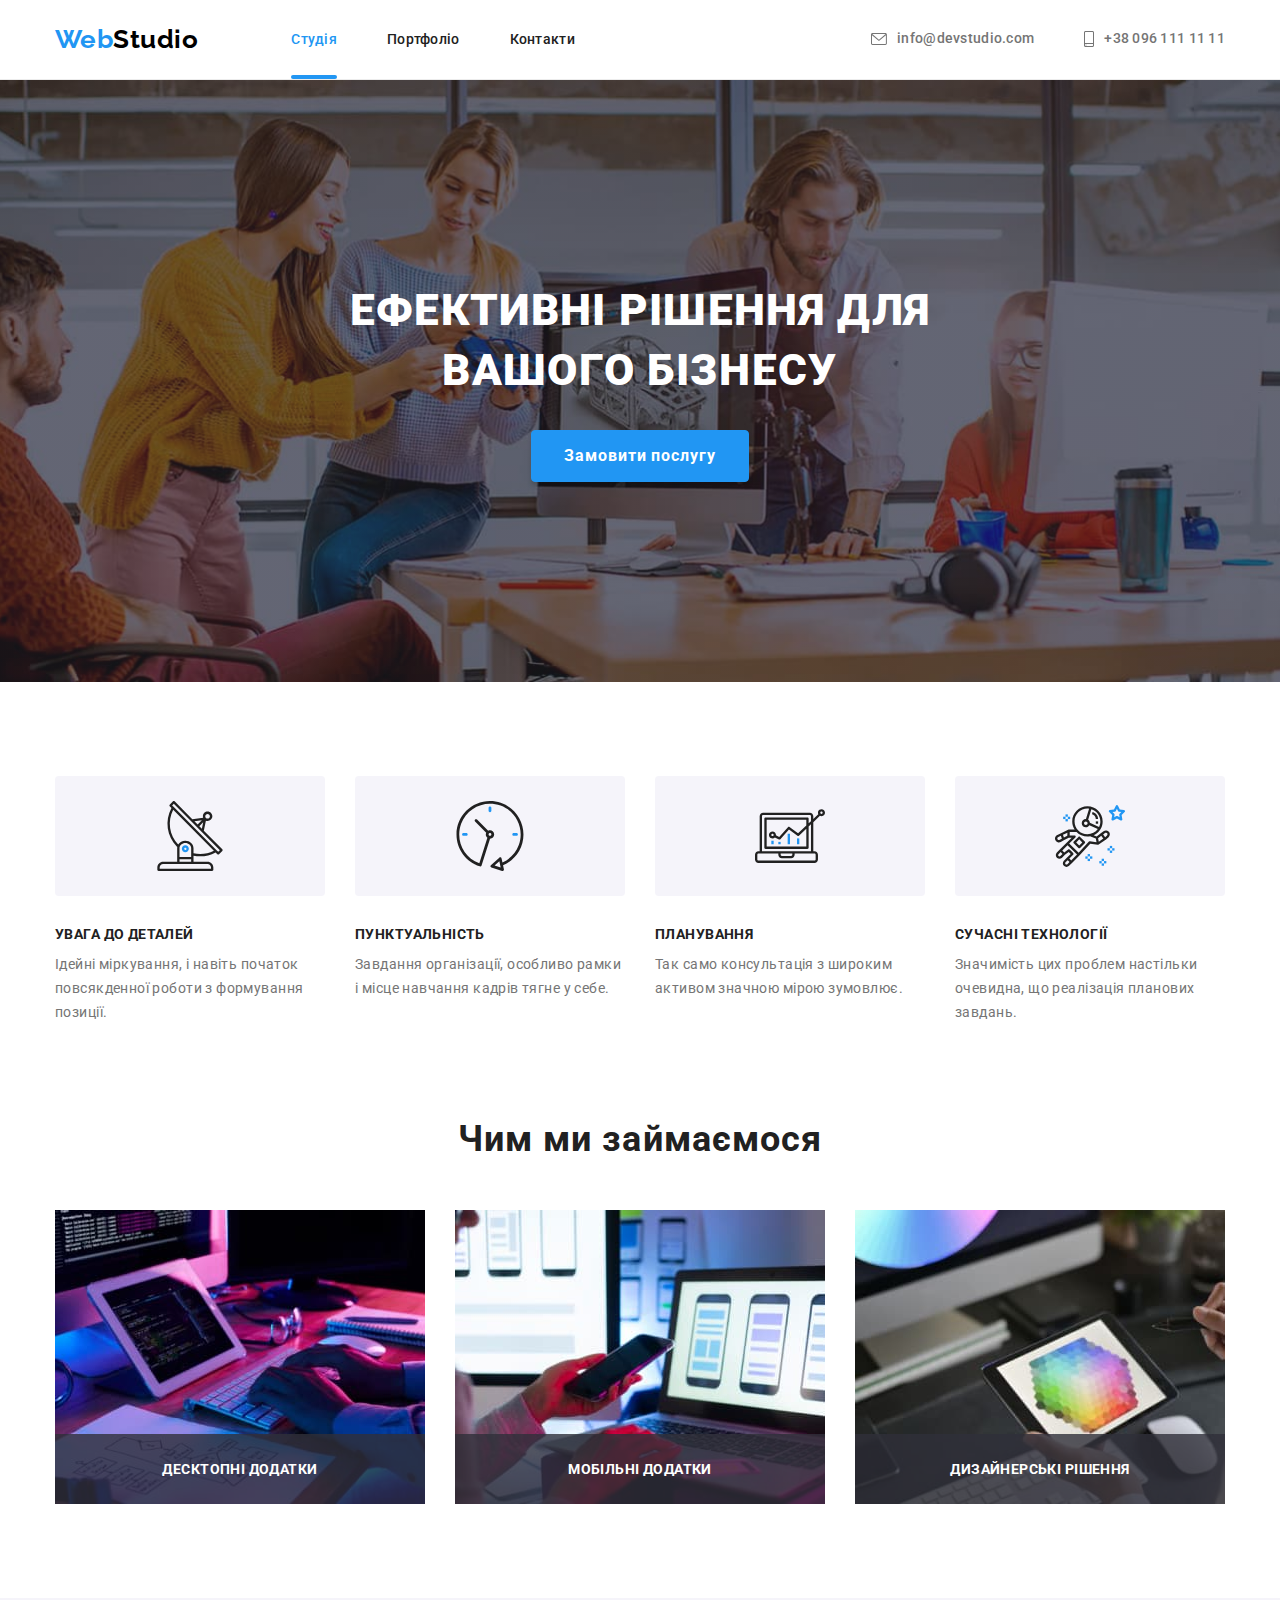
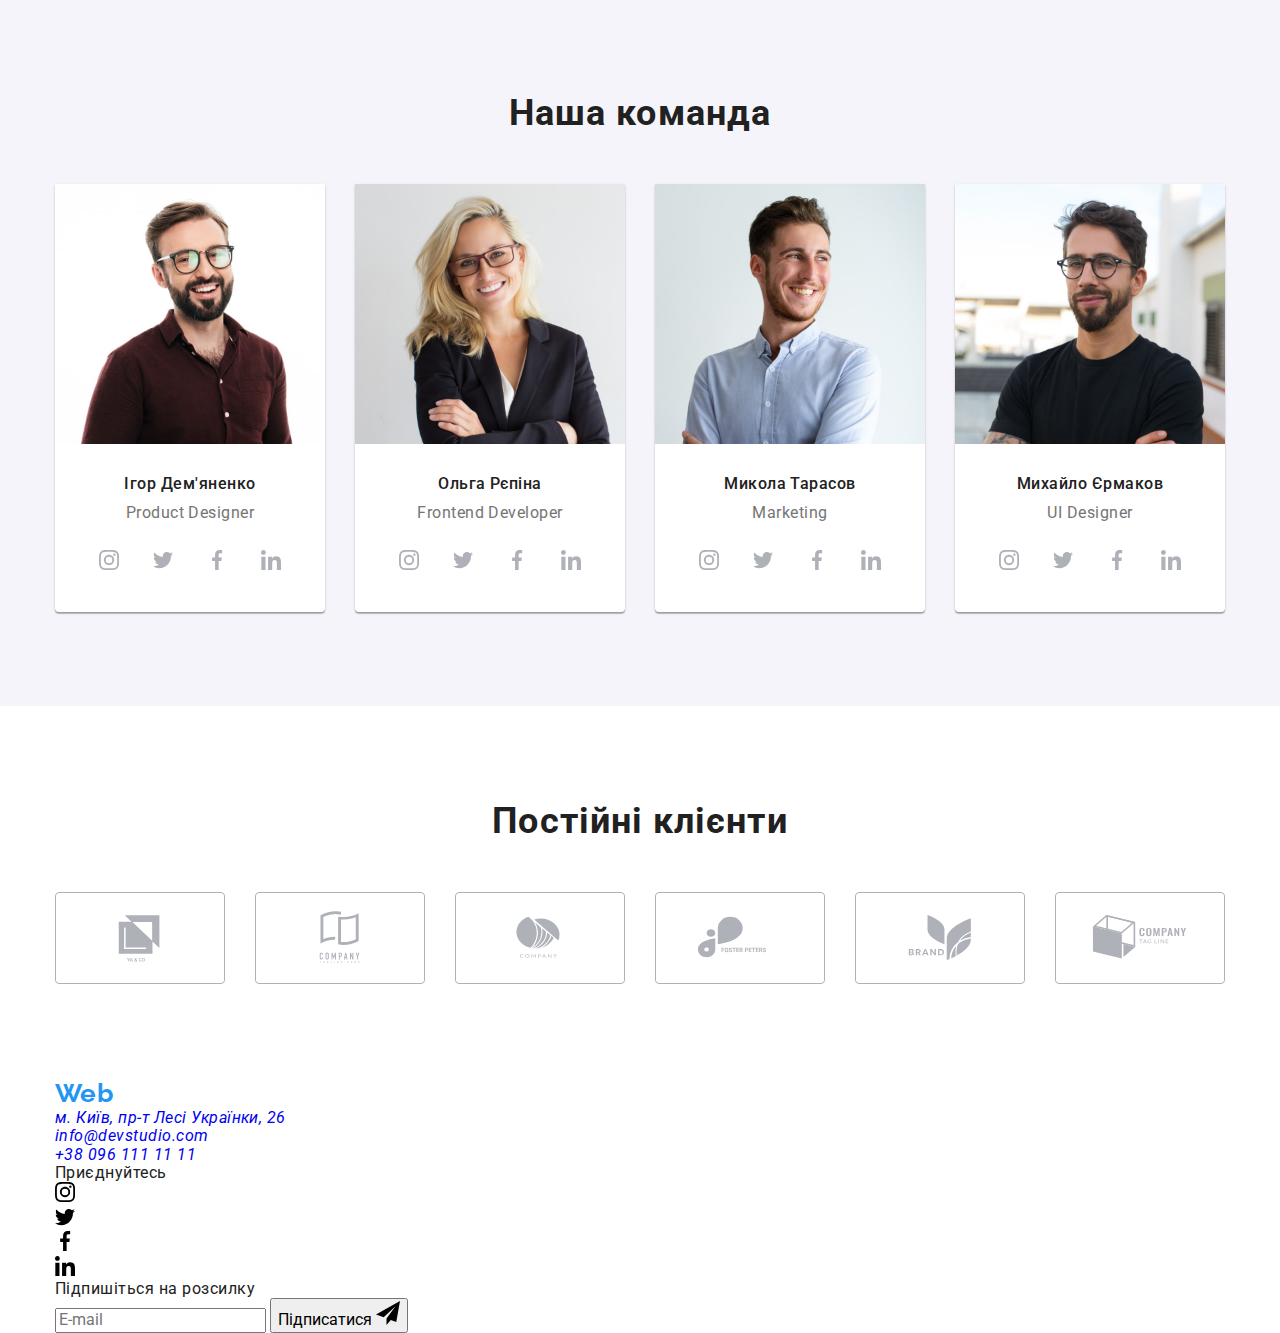
==== commit 6a9b99ac: "update classes for bem in ftr and signup" ====
--- a/index.html
+++ b/index.html
@@ -477,34 +477,34 @@
       </section>
     </main>
     <!-- Page footer -->
-    <footer class="wst-footer">
+    <footer class="footer">
       <div class="container">
-        <div class="footer-wrap">
-          <a class="logo no-decor" href="./index.html"
-            ><span class="logo-color">Web</span
-            ><span class="logo-white">Studio</span></a
+        <div class="footer__wrap">
+          <a class="logo" href="./index.html"
+            ><span class="logo--logo-color">Web</span
+            ><span class="logo--logo-white">Studio</span></a
           >
-          <address class="address-menu">
-            <ul class="address-list no-style">
-              <li class="address-item">
+          <address class="footer__address-menu">
+            <ul class="footer__address-list">
+              <li class="footer__address-item">
                 <a
-                  class="address-link no-decor color-trans"
+                  class="footer__address-link footer--color-trans"
                   href="https://goo.gl/maps/4tvgwQAKs3iSgBmF8"
                   target="_blank"
                   rel="noopener nofollow noreferrer"
                   >м. Київ, пр-т Лесі Українки, 26</a
                 >
               </li>
-              <li class="address-item">
+              <li class="footer__address-item">
                 <a
-                  class="address-link no-decor color-trans"
+                  class="footer__address-link footer--color-trans"
                   href="mailto:info@devstudio.com"
                   >info@devstudio.com</a
                 >
               </li>
-              <li class="address-item">
+              <li class="footer__address-item">
                 <a
-                  class="address-link no-decor color-trans"
+                  class="footer__address-link footer--color-trans"
                   href="tel:+380961111111"
                   >+38 096 111 11 11</a
                 >
@@ -512,33 +512,33 @@
             </ul>
           </address>
         </div>
-        <div class="footer-social-menu">
-          <p class="footer-social-headline">Приєднуйтесь</p>
-          <ul class="footer-social-list no-style">
-            <li class="footer-social-item">
-              <a href="" class="footer-social-link bgn-trans">
+        <div class="footer__social-menu">
+          <p class="footer__social-headline">Приєднуйтесь</p>
+          <ul class="footer__social-list">
+            <li class="footer__social-item">
+              <a class="footer__social-link footer--bgn-trans" href="">
                 <svg class="footer-social-icon" width="20" height="20">
                   <use href="./images/decor/sprite.svg#instagram"></use>
                 </svg>
               </a>
             </li>
-            <li class="footer-social-item">
-              <a href="" class="footer-social-link bgn-trans">
-                <svg class="footer-social-icon" width="20" height="20">
+            <li class="footer__social-item">
+              <a class="footer__social-link footer--bgn-trans" href="">
+                <svg class="footer__social-icon" width="20" height="20">
                   <use href="./images/decor/sprite.svg#twitter"></use>
                 </svg>
               </a>
             </li>
-            <li class="footer-social-item">
-              <a href="" class="footer-social-link bgn-trans">
-                <svg class="footer-social-icon" width="20" height="20">
+            <li class="footer__social-item">
+              <a class="footer__social-link footer--bgn-trans" href="">
+                <svg class="footer__social-icon" width="20" height="20">
                   <use href="./images/decor/sprite.svg#facebook"></use>
                 </svg>
               </a>
             </li>
-            <li class="footer-social-item">
-              <a href="" class="footer-social-link bgn-trans">
-                <svg class="footer-social-icon" width="20" height="20">
+            <li class="footer__social-item">
+              <a class="footer__social-link footer--bgn-trans" href="">
+                <svg class="footer__social-icon" width="20" height="20">
                   <use href="./images/decor/sprite.svg#linkedin"></use>
                 </svg>
               </a>
@@ -546,20 +546,20 @@
           </ul>
         </div>
         <form class="signup">
-          <label class="signup-title" for="signup-email"
+          <label class="signup__title" for="signup-email"
             >Підпишіться на розсилку</label
           >
-          <div class="signup-wrap">
+          <div class="signup__wrap">
             <input
-              class="signup-input"
+              class="signup__input"
               type="email"
               id="signup-email"
               name="signup-email"
               placeholder="E-mail"
             />
-            <button type="submit" class="signup-button button pointer">
+            <button class="signup__button" type="submit">
               <span>Підписатися</span>
-              <svg class="signup-icon" width="24" height="24">
+              <svg class="signup__icon" width="24" height="24">
                 <use href="./images/decor/sprite.svg#send"></use>
               </svg>
             </button>
--- a/css/main.min.css
+++ b/css/main.min.css
@@ -1 +1 @@
-ul,ol{margin:0;padding-left:0;list-style:none}p,h1,h2,h3,h4,h5,h6{margin:0}a{text-decoration:none}.no-style{list-style:none}.no-decor{text-decoration:none}body{background-color:#fff;color:#212121;font-family:"Roboto","Arial",sans-serif;letter-spacing:.03em}.pointer{cursor:pointer}img{display:block;max-width:100%;height:auto}.container{max-width:1200px;margin-left:auto;margin-right:auto;padding-left:15px;padding-right:15px}.section{padding-bottom:94px;padding-top:94px;background-color:#fff}.visually-hidden{position:absolute;white-space:nowrap;width:1px;height:1px;overflow:hidden;border:0;padding:0;clip:rect(0 0 0 0);-webkit-clip-path:inset(50%);clip-path:inset(50%);margin:-1px}.is-hidden{visibility:hidden;opacity:0;pointer-events:none}.header{padding:24px 0;border-bottom:1px solid #ececec}.header>.container{display:flex;align-items:center}.nav-menu{display:flex;align-items:center}.nav-menu__nav-items{display:flex;gap:50px}.nav-menu__nav-link{color:#212121;font-weight:500;letter-spacing:.02em;line-height:1.143;font-size:14px}.nav-menu__nav-link:hover,.nav-menu__nav-link:focus{color:#2196f3}.nav-menu--underline{position:relative}.nav-menu--underline::after{content:"";position:absolute;width:100%;height:4px;border-radius:4px;left:0;background-color:#2196f3;bottom:-32px}.nav-menu--color-trans{transition-property:color;transition-duration:250ms;transition-timing-function:var(--trans-timing)}.nav-menu--current{color:#2196f3}.contacts{display:flex;align-items:center;gap:50px;margin-left:auto}.contacts__icon{fill:currentColor;margin-right:10px}.contacts__link{display:flex;align-items:center;color:#757575;font-weight:500;letter-spacing:.02em;line-height:1.14;font-size:14px}.contacts__link:hover,.contacts__link:focus{color:#2196f3}.contacts--color-trans{transition-property:color;transition-duration:250ms;transition-timing-function:var(--trans-timing)}.logo{display:inline-block;color:#000;font-family:"Raleway";font-size:26px;font-weight:700;line-height:1.19}.logo--logo-color{color:#2196f3}.logo--header{margin-right:93px}.hero.section{padding-top:200px;padding-bottom:200px;text-align:center}.hero__headline{font-size:44px;line-height:1.3636363636;font-weight:900;letter-spacing:0.03em;text-transform:uppercase;width:696px;margin-bottom:30px;margin-left:auto;margin-right:auto;color:#fff}.hero__hero-bgn{max-width:1600px;margin-left:auto;margin-right:auto;background-color:#c4c4c4;background-repeat:no-repeat;background-position:center;background-size:cover;background-image:linear-gradient(rgba(47, 48, 58, 0.4), rgba(47, 48, 58, 0.4)),url("../images/decor/hero.jpg")}.team__headline,.skills__headline{font-size:36px;line-height:1.1666666667;font-weight:700;letter-spacing:0.03em;color:#212121;text-align:center;margin-bottom:50px}.callback__button,.hero__button{font-size:16px;line-height:1.875;font-weight:700;letter-spacing:0.06em;background-color:#2196f3;border:1px solid #2196f3;border-radius:4px;box-shadow:0px 4px 4px rgba(0,0,0,.15);color:#fff;min-width:216px;min-height:50px;padding:10px 32px;text-align:center;cursor:pointer}.callback__button:active,.hero__button:active{background-color:#188ce8;border-color:#188ce8}.backdrop{position:fixed;top:0;left:0;width:100%;height:100%;z-index:1;background-color:rgba(0,0,0,.2);transition:opacity 250ms cubic-bezier(0.4, 0, 0.2, 1),visibility 250ms cubic-bezier(0.4, 0, 0.2, 1)}.backdrop.is-hidden .callback{transform:translate(-50%, -50%) rotateY(90deg)}.callback{position:absolute;top:50%;left:50%;background-color:#fff;border-radius:4px;width:528px;min-height:581px;padding:40px;transform:translate(-50%, -50%) rotateY(0deg);transition:transform 250ms cubic-bezier(0.4, 0, 0.2, 1);box-shadow:0px 1px 3px rgba(0,0,0,.12),0px 1px 1px rgba(0,0,0,.14),0px 2px 1px rgba(0,0,0,.2)}.callback__close-btn{position:absolute;top:8px;right:8px;height:30px;width:30px;background-color:#fff;border:solid 1px;border-color:rgba(0,0,0,.1);border-radius:50%;display:flex;justify-content:center;align-items:center;transition:fill 250ms cubic-bezier(0.4, 0, 0.2, 1)}.callback__close-btn:hover{fill:#2196f3}.callback__title{font-size:20px;line-height:1.15;font-weight:700;letter-spacing:0.03em;text-align:center;margin-bottom:12px}.callback__label{font-size:12px;line-height:1.1666666667;font-weight:400;letter-spacing:0.01em;color:#757575;display:block;margin-bottom:4px;text-align:initial}.callback__label span{display:block;margin-bottom:4px}.callback__input{width:100%;height:40px;border:1px solid rgba(33,33,33,.2);border-radius:4px;padding:11px 12px 11px 42px;font-size:12px;line-height:1.17;letter-spacing:.01em;color:#000;outline:rgba(0,0,0,0);transition-property:border-color;transition-duration:250ms;transition-timing-function:cubic-bezier(0.4, 0, 0.2, 1)}.callback__input::-moz-placeholder{font-size:12px;line-height:1.1666666667;font-weight:400;letter-spacing:0.01em;color:rgba(117,117,117,.5)}.callback__input:-ms-input-placeholder{font-size:12px;line-height:1.1666666667;font-weight:400;letter-spacing:0.01em;color:rgba(117,117,117,.5)}.callback__input::placeholder{font-size:12px;line-height:1.1666666667;font-weight:400;letter-spacing:0.01em;color:rgba(117,117,117,.5)}.callback__input:focus{border-color:#2196f3}.callback__input:focus+.callback__icon{fill:#2196f3}.callback__input-wrap{position:relative}.callback__icon{position:absolute;left:12px;top:50%;transform:translateY(-50%)}.callback__wrap{margin-bottom:10px}.callback__comment{display:block;padding:12px 16px;height:120px;resize:none}.callback__comment-label{margin-bottom:20px}.callback__checkbox-wrap{margin-bottom:30px}.callback__checkbox-label{font-size:14px;line-height:1.7142857143;font-weight:400;letter-spacing:0.03em;display:flex;align-items:center;color:#757575}.callback__checkbox-label span{width:16px;height:15px;border:2px solid #212121;border-radius:2px;margin-left:12px;margin-right:10px;display:flex;align-items:center;justify-content:center}.callback__check-icon{fill:rgba(0,0,0,0);transition:fill 250ms cubic-bezier(0.4, 0, 0.2, 1)}.callback__checkbox-input:checked+.callback__checkbox-label span{background-color:#2196f3;border:none}.callback__checkbox-input:checked+.callback__checkbox-label .callback__check-icon{fill:#fff}.callback__agreement-link{color:#2196f3;-webkit-text-decoration-line:underline;text-decoration-line:underline;margin-left:5px}.callback__button{display:block;margin-left:auto;margin-right:auto}.features.section{padding-bottom:0}.features__title{font-size:14px;line-height:1.1428571429;font-weight:700;letter-spacing:0.03em;text-transform:uppercase;margin-bottom:10px}.features__text{font-size:14px;line-height:1.7142857143;font-weight:400;letter-spacing:0.03em;color:#757575}.features__list{display:flex;flex-wrap:wrap;justify-content:space-between}.features__item{max-width:270px;flex-basis:270px}.features__item::before{content:"";display:block;background-color:#f5f4fa;width:270px;height:120px;border-radius:4px;margin-bottom:30px}.features__item:nth-child(1)::before{background-image:url("../images/decor/group-01.svg");background-repeat:no-repeat;background-position:center}.features__item:nth-child(2)::before{background-image:url("../images/decor/group-02.svg");background-repeat:no-repeat;background-position:center}.features__item:nth-child(3)::before{background-image:url("../images/decor/group-03.svg");background-repeat:no-repeat;background-position:center}.features__item:nth-child(4)::before{background-image:url("../images/decor/group-04.svg");background-repeat:no-repeat;background-position:center}.skills__list{display:flex;flex-wrap:wrap;gap:30px}.skills__item{position:relative}.skills__function{font-size:14px;line-height:4.2857142857;font-weight:700;letter-spacing:0.03em;text-transform:uppercase;position:absolute;margin-bottom:0;bottom:0;display:flex;justify-content:center;align-items:center;width:100%;color:#fff;min-height:70px;background:rgba(47,48,58,.8)}.team{background-color:#f5f4fa}.team__member{box-shadow:0px 1px 3px rgba(0,0,0,.12),0px 1px 1px rgba(0,0,0,.14),0px 2px 1px rgba(0,0,0,.2);background-color:#fff;max-width:270px;border-bottom-left-radius:4px;border-bottom-right-radius:4px}.team__member-info{padding:30px 0}.team__member-name{font-size:16px;line-height:1.1875;font-weight:500;letter-spacing:0.03em;text-align:center;margin-bottom:10px}.team__member-function{font-size:16px;line-height:1.1875;font-weight:400;letter-spacing:0.03em;color:#757575;text-align:center;margin-bottom:16px}.team__list{display:flex;flex-wrap:wrap;gap:30px}.team__social-list{display:flex;justify-content:center;gap:10px}.team__social-link{display:flex;align-items:center;justify-content:center;width:44px;height:44px;border-radius:50%;background-color:inherit;fill:#afb1b8}.team__social-link:hover,.team__social-link:focus{fill:#fff;background-color:#2196f3}.team--fill-bgn-trans{transition-property:background-color,fill;transition-duration:250ms;transition-timing-function:cubic-bezier(0.4, 0, 0.2, 1)}/*# sourceMappingURL=main.min.css.map */+ul,ol{margin:0;padding-left:0;list-style:none}p,h1,h2,h3,h4,h5,h6{margin:0}a{text-decoration:none}.no-style{list-style:none}.no-decor{text-decoration:none}body{background-color:#fff;color:#212121;font-family:"Roboto","Arial",sans-serif;letter-spacing:.03em}.pointer{cursor:pointer}img{display:block;max-width:100%;height:auto}.container{max-width:1200px;margin-left:auto;margin-right:auto;padding-left:15px;padding-right:15px}.section{padding-bottom:94px;padding-top:94px;background-color:#fff}.visually-hidden{position:absolute;white-space:nowrap;width:1px;height:1px;overflow:hidden;border:0;padding:0;clip:rect(0 0 0 0);-webkit-clip-path:inset(50%);clip-path:inset(50%);margin:-1px}.is-hidden{visibility:hidden;opacity:0;pointer-events:none}.header{padding:24px 0;border-bottom:1px solid #ececec}.header>.container{display:flex;align-items:center}.nav-menu{display:flex;align-items:center}.nav-menu__nav-items{display:flex;gap:50px}.nav-menu__nav-link{color:#212121;font-weight:500;letter-spacing:.02em;line-height:1.143;font-size:14px}.nav-menu__nav-link:hover,.nav-menu__nav-link:focus{color:#2196f3}.nav-menu--underline{position:relative}.nav-menu--underline::after{content:"";position:absolute;width:100%;height:4px;border-radius:4px;left:0;background-color:#2196f3;bottom:-32px}.nav-menu--color-trans{transition-property:color;transition-duration:250ms;transition-timing-function:var(--trans-timing)}.nav-menu--current{color:#2196f3}.contacts{display:flex;align-items:center;gap:50px;margin-left:auto}.contacts__icon{fill:currentColor;margin-right:10px}.contacts__link{display:flex;align-items:center;color:#757575;font-weight:500;letter-spacing:.02em;line-height:1.14;font-size:14px}.contacts__link:hover,.contacts__link:focus{color:#2196f3}.contacts--color-trans{transition-property:color;transition-duration:250ms;transition-timing-function:var(--trans-timing)}.logo{display:inline-block;color:#000;font-family:"Raleway";font-size:26px;font-weight:700;line-height:1.19}.logo--logo-color{color:#2196f3}.logo--logo-white{color:#fff}.logo--header{margin-right:93px}.hero.section{padding-top:200px;padding-bottom:200px;text-align:center}.hero__headline{font-size:44px;line-height:1.3636363636;font-weight:900;letter-spacing:0.03em;text-transform:uppercase;width:696px;margin-bottom:30px;margin-left:auto;margin-right:auto;color:#fff}.hero__hero-bgn{max-width:1600px;margin-left:auto;margin-right:auto;background-color:#c4c4c4;background-repeat:no-repeat;background-position:center;background-size:cover;background-image:linear-gradient(rgba(47, 48, 58, 0.4), rgba(47, 48, 58, 0.4)),url("../images/decor/hero.jpg")}.clients__headline,.team__headline,.skills__headline{font-size:36px;line-height:1.1666666667;font-weight:700;letter-spacing:0.03em;color:#212121;text-align:center;margin-bottom:50px}.callback__button,.hero__button{font-size:16px;line-height:1.875;font-weight:700;letter-spacing:0.06em;background-color:#2196f3;border:1px solid #2196f3;border-radius:4px;box-shadow:0px 4px 4px rgba(0,0,0,.15);color:#fff;min-width:216px;min-height:50px;padding:10px 32px;text-align:center;cursor:pointer}.callback__button:active,.hero__button:active{background-color:#188ce8;border-color:#188ce8}.backdrop{position:fixed;top:0;left:0;width:100%;height:100%;z-index:1;background-color:rgba(0,0,0,.2);transition:opacity 250ms cubic-bezier(0.4, 0, 0.2, 1),visibility 250ms cubic-bezier(0.4, 0, 0.2, 1)}.backdrop.is-hidden .callback{transform:translate(-50%, -50%) rotateY(90deg)}.callback{position:absolute;top:50%;left:50%;background-color:#fff;border-radius:4px;width:528px;min-height:581px;padding:40px;transform:translate(-50%, -50%) rotateY(0deg);transition:transform 250ms cubic-bezier(0.4, 0, 0.2, 1);box-shadow:0px 1px 3px rgba(0,0,0,.12),0px 1px 1px rgba(0,0,0,.14),0px 2px 1px rgba(0,0,0,.2)}.callback__close-btn{position:absolute;top:8px;right:8px;height:30px;width:30px;background-color:#fff;border:solid 1px;border-color:rgba(0,0,0,.1);border-radius:50%;display:flex;justify-content:center;align-items:center;transition:fill 250ms cubic-bezier(0.4, 0, 0.2, 1)}.callback__close-btn:hover{fill:#2196f3}.callback__title{font-size:20px;line-height:1.15;font-weight:700;letter-spacing:0.03em;text-align:center;margin-bottom:12px}.callback__label{font-size:12px;line-height:1.1666666667;font-weight:400;letter-spacing:0.01em;color:#757575;display:block;margin-bottom:4px;text-align:initial}.callback__label span{display:block;margin-bottom:4px}.callback__input{width:100%;height:40px;border:1px solid rgba(33,33,33,.2);border-radius:4px;padding:11px 12px 11px 42px;font-size:12px;line-height:1.17;letter-spacing:.01em;color:#000;outline:rgba(0,0,0,0);transition-property:border-color;transition-duration:250ms;transition-timing-function:cubic-bezier(0.4, 0, 0.2, 1)}.callback__input::-moz-placeholder{font-size:12px;line-height:1.1666666667;font-weight:400;letter-spacing:0.01em;color:rgba(117,117,117,.5)}.callback__input:-ms-input-placeholder{font-size:12px;line-height:1.1666666667;font-weight:400;letter-spacing:0.01em;color:rgba(117,117,117,.5)}.callback__input::placeholder{font-size:12px;line-height:1.1666666667;font-weight:400;letter-spacing:0.01em;color:rgba(117,117,117,.5)}.callback__input:focus{border-color:#2196f3}.callback__input:focus+.callback__icon{fill:#2196f3}.callback__input-wrap{position:relative}.callback__icon{position:absolute;left:12px;top:50%;transform:translateY(-50%)}.callback__wrap{margin-bottom:10px}.callback__comment{display:block;padding:12px 16px;height:120px;resize:none}.callback__comment-label{margin-bottom:20px}.callback__checkbox-wrap{margin-bottom:30px}.callback__checkbox-label{font-size:14px;line-height:1.7142857143;font-weight:400;letter-spacing:0.03em;display:flex;align-items:center;color:#757575}.callback__checkbox-label span{width:16px;height:15px;border:2px solid #212121;border-radius:2px;margin-left:12px;margin-right:10px;display:flex;align-items:center;justify-content:center}.callback__check-icon{fill:rgba(0,0,0,0);transition:fill 250ms cubic-bezier(0.4, 0, 0.2, 1)}.callback__checkbox-input:checked+.callback__checkbox-label span{background-color:#2196f3;border:none}.callback__checkbox-input:checked+.callback__checkbox-label .callback__check-icon{fill:#fff}.callback__agreement-link{color:#2196f3;-webkit-text-decoration-line:underline;text-decoration-line:underline;margin-left:5px}.callback__button{display:block;margin-left:auto;margin-right:auto}.features.section{padding-bottom:0}.features__title{font-size:14px;line-height:1.1428571429;font-weight:700;letter-spacing:0.03em;text-transform:uppercase;margin-bottom:10px}.features__text{font-size:14px;line-height:1.7142857143;font-weight:400;letter-spacing:0.03em;color:#757575}.features__list{display:flex;flex-wrap:wrap;justify-content:space-between}.features__item{max-width:270px;flex-basis:270px}.features__item::before{content:"";display:block;background-color:#f5f4fa;width:270px;height:120px;border-radius:4px;margin-bottom:30px}.features__item:nth-child(1)::before{background-image:url("../images/decor/group-01.svg");background-repeat:no-repeat;background-position:center}.features__item:nth-child(2)::before{background-image:url("../images/decor/group-02.svg");background-repeat:no-repeat;background-position:center}.features__item:nth-child(3)::before{background-image:url("../images/decor/group-03.svg");background-repeat:no-repeat;background-position:center}.features__item:nth-child(4)::before{background-image:url("../images/decor/group-04.svg");background-repeat:no-repeat;background-position:center}.skills__list{display:flex;flex-wrap:wrap;gap:30px}.skills__item{position:relative}.skills__function{font-size:14px;line-height:4.2857142857;font-weight:700;letter-spacing:0.03em;text-transform:uppercase;position:absolute;margin-bottom:0;bottom:0;display:flex;justify-content:center;align-items:center;width:100%;color:#fff;min-height:70px;background:rgba(47,48,58,.8)}.team{background-color:#f5f4fa}.team__member{box-shadow:0px 1px 3px rgba(0,0,0,.12),0px 1px 1px rgba(0,0,0,.14),0px 2px 1px rgba(0,0,0,.2);background-color:#fff;max-width:270px;border-bottom-left-radius:4px;border-bottom-right-radius:4px}.team__member-info{padding:30px 0}.team__member-name{font-size:16px;line-height:1.1875;font-weight:500;letter-spacing:0.03em;text-align:center;margin-bottom:10px}.team__member-function{font-size:16px;line-height:1.1875;font-weight:400;letter-spacing:0.03em;color:#757575;text-align:center;margin-bottom:16px}.team__list{display:flex;flex-wrap:wrap;gap:30px}.team__social-list{display:flex;justify-content:center;gap:10px}.team__social-link{display:flex;align-items:center;justify-content:center;width:44px;height:44px;border-radius:50%;background-color:inherit;fill:#afb1b8}.team__social-link:hover,.team__social-link:focus{fill:#fff;background-color:#2196f3}.team--fill-bgn-trans{transition-property:background-color,fill;transition-duration:250ms;transition-timing-function:cubic-bezier(0.4, 0, 0.2, 1)}.clients__list{display:flex;gap:30px;width:100%}.clients__item{width:calc((100% - 150px + 12px)/6);display:flex}.clients__link{width:100%;height:92px;border:1px solid #afb1b8;border-radius:4px;fill:#afb1b8;display:flex;align-items:center;justify-content:center}.clients__link:hover,.clients__linkfocus{fill:#2196f3;border-color:#2196f3}.clients--fill-bdr-trans{transition-property:border-color,fill;transition-duration:250ms;transition-timing-function:cubic-bezier(0.4, 0, 0.2, 1)}/*# sourceMappingURL=main.min.css.map */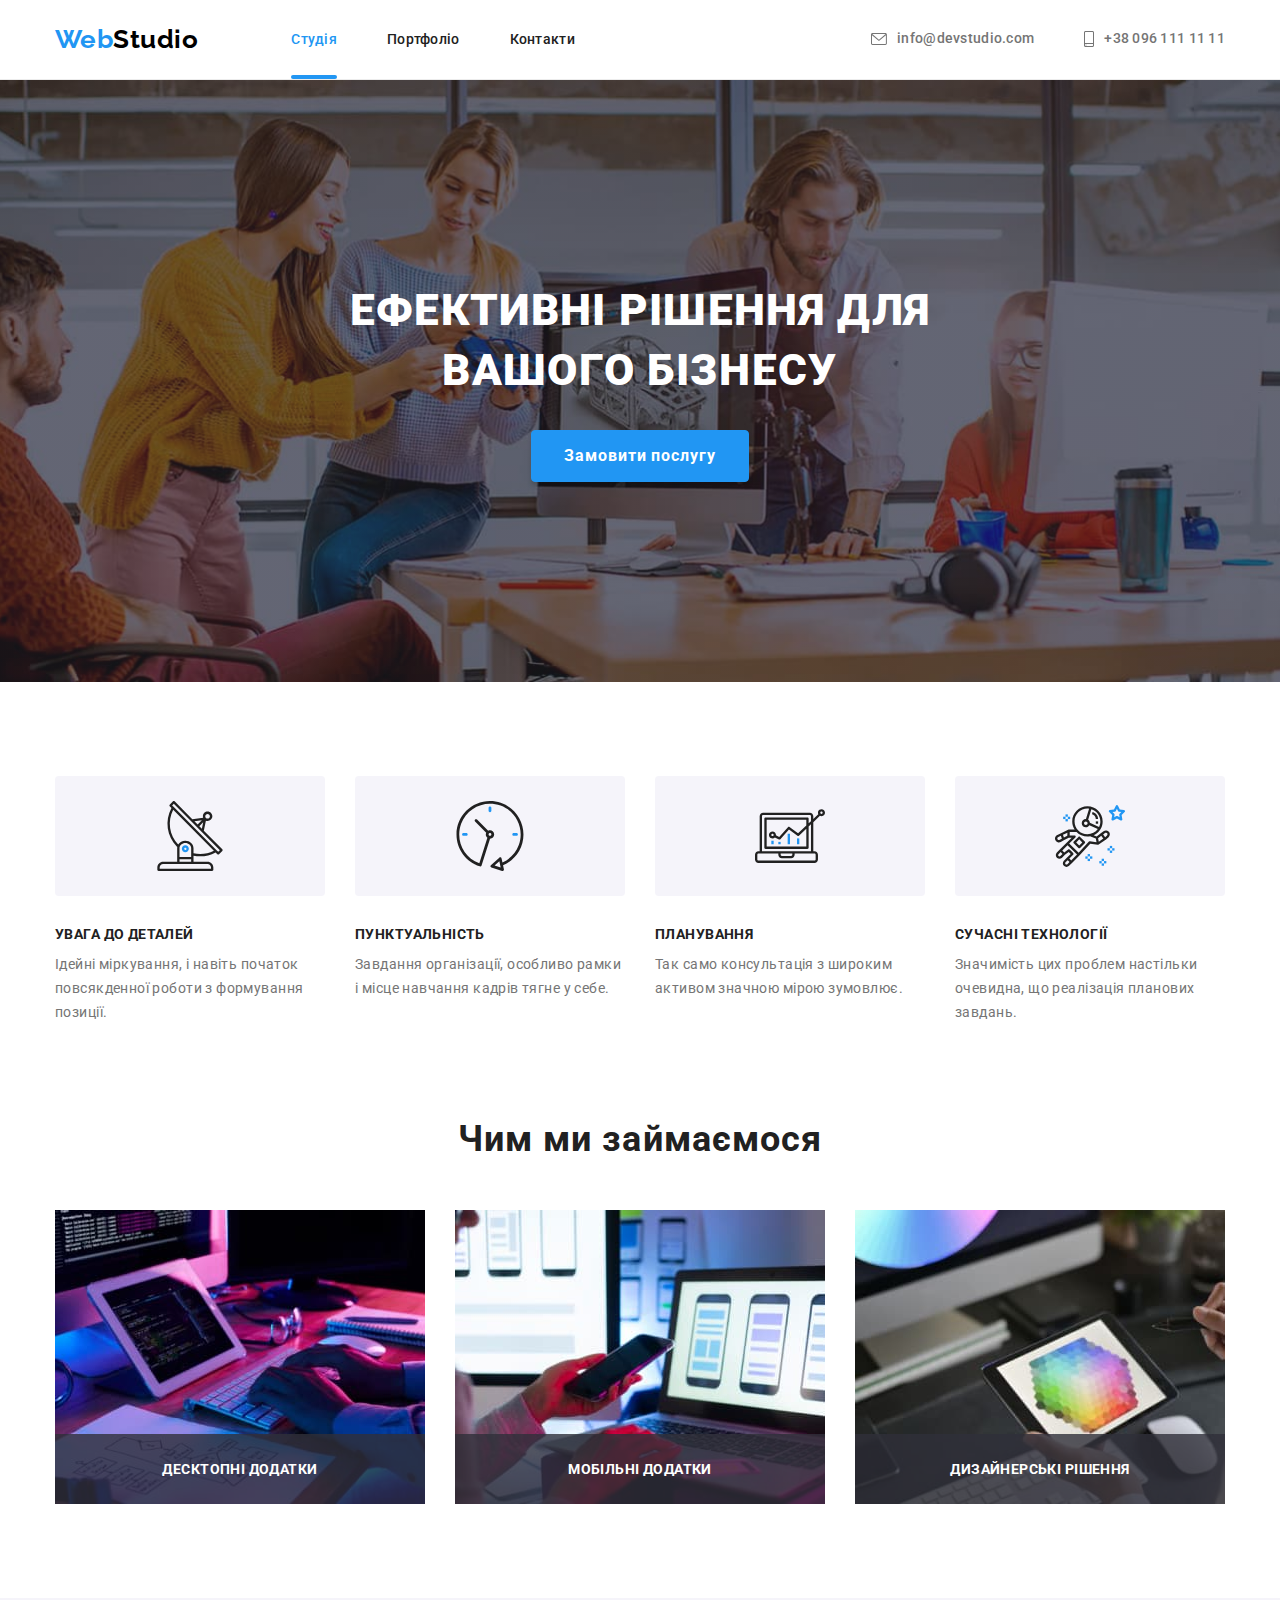
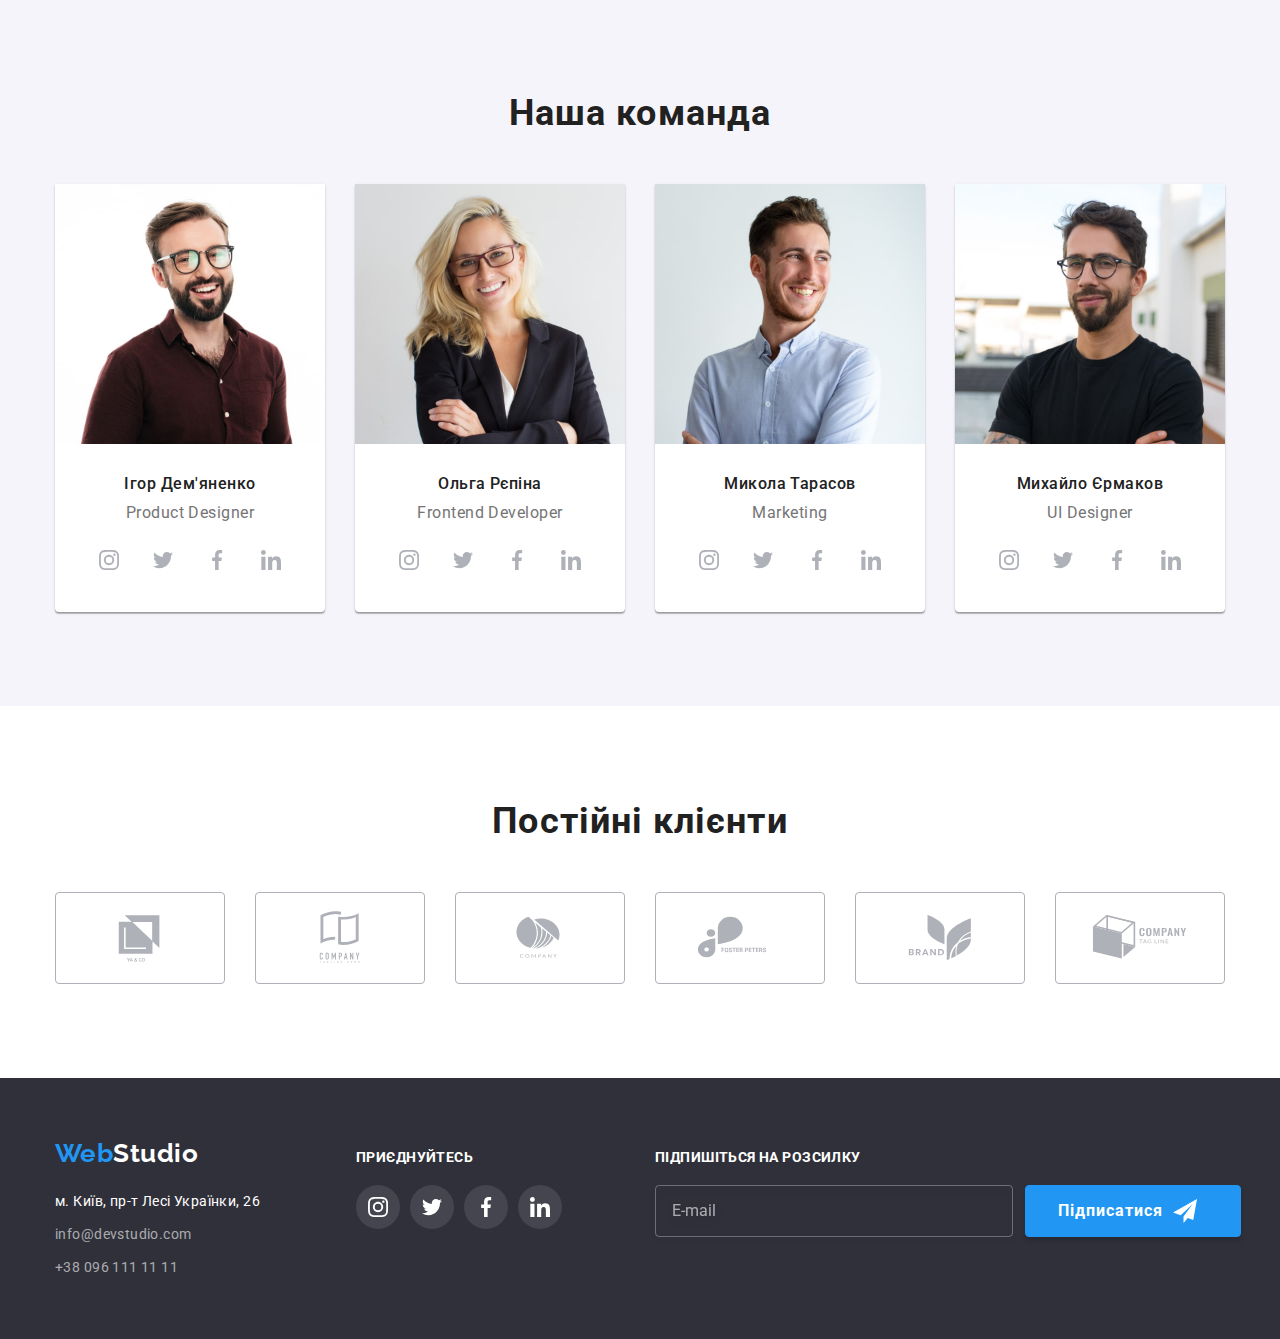
==== commit 3b9554c1: "fixing ftr adr link colors" ====
--- a/index.html
+++ b/index.html
@@ -480,7 +480,7 @@
     <footer class="footer">
       <div class="container">
         <div class="footer__wrap">
-          <a class="logo" href="./index.html"
+          <a class="logo logo--footer" href="./index.html"
             ><span class="logo--logo-color">Web</span
             ><span class="logo--logo-white">Studio</span></a
           >
@@ -488,7 +488,7 @@
             <ul class="footer__address-list">
               <li class="footer__address-item">
                 <a
-                  class="footer__address-link footer--color-trans"
+                  class="footer__address-link footer--color-trans footer--white-link"
                   href="https://goo.gl/maps/4tvgwQAKs3iSgBmF8"
                   target="_blank"
                   rel="noopener nofollow noreferrer"
--- a/css/main.min.css
+++ b/css/main.min.css
@@ -1 +1 @@
-ul,ol{margin:0;padding-left:0;list-style:none}p,h1,h2,h3,h4,h5,h6{margin:0}a{text-decoration:none}.no-style{list-style:none}.no-decor{text-decoration:none}body{background-color:#fff;color:#212121;font-family:"Roboto","Arial",sans-serif;letter-spacing:.03em}.pointer{cursor:pointer}img{display:block;max-width:100%;height:auto}.container{max-width:1200px;margin-left:auto;margin-right:auto;padding-left:15px;padding-right:15px}.section{padding-bottom:94px;padding-top:94px;background-color:#fff}.visually-hidden{position:absolute;white-space:nowrap;width:1px;height:1px;overflow:hidden;border:0;padding:0;clip:rect(0 0 0 0);-webkit-clip-path:inset(50%);clip-path:inset(50%);margin:-1px}.is-hidden{visibility:hidden;opacity:0;pointer-events:none}.header{padding:24px 0;border-bottom:1px solid #ececec}.header>.container{display:flex;align-items:center}.nav-menu{display:flex;align-items:center}.nav-menu__nav-items{display:flex;gap:50px}.nav-menu__nav-link{color:#212121;font-weight:500;letter-spacing:.02em;line-height:1.143;font-size:14px}.nav-menu__nav-link:hover,.nav-menu__nav-link:focus{color:#2196f3}.nav-menu--underline{position:relative}.nav-menu--underline::after{content:"";position:absolute;width:100%;height:4px;border-radius:4px;left:0;background-color:#2196f3;bottom:-32px}.nav-menu--color-trans{transition-property:color;transition-duration:250ms;transition-timing-function:var(--trans-timing)}.nav-menu--current{color:#2196f3}.contacts{display:flex;align-items:center;gap:50px;margin-left:auto}.contacts__icon{fill:currentColor;margin-right:10px}.contacts__link{display:flex;align-items:center;color:#757575;font-weight:500;letter-spacing:.02em;line-height:1.14;font-size:14px}.contacts__link:hover,.contacts__link:focus{color:#2196f3}.contacts--color-trans{transition-property:color;transition-duration:250ms;transition-timing-function:var(--trans-timing)}.logo{display:inline-block;color:#000;font-family:"Raleway";font-size:26px;font-weight:700;line-height:1.19}.logo--logo-color{color:#2196f3}.logo--logo-white{color:#fff}.logo--header{margin-right:93px}.hero.section{padding-top:200px;padding-bottom:200px;text-align:center}.hero__headline{font-size:44px;line-height:1.3636363636;font-weight:900;letter-spacing:0.03em;text-transform:uppercase;width:696px;margin-bottom:30px;margin-left:auto;margin-right:auto;color:#fff}.hero__hero-bgn{max-width:1600px;margin-left:auto;margin-right:auto;background-color:#c4c4c4;background-repeat:no-repeat;background-position:center;background-size:cover;background-image:linear-gradient(rgba(47, 48, 58, 0.4), rgba(47, 48, 58, 0.4)),url("../images/decor/hero.jpg")}.clients__headline,.team__headline,.skills__headline{font-size:36px;line-height:1.1666666667;font-weight:700;letter-spacing:0.03em;color:#212121;text-align:center;margin-bottom:50px}.callback__button,.hero__button{font-size:16px;line-height:1.875;font-weight:700;letter-spacing:0.06em;background-color:#2196f3;border:1px solid #2196f3;border-radius:4px;box-shadow:0px 4px 4px rgba(0,0,0,.15);color:#fff;min-width:216px;min-height:50px;padding:10px 32px;text-align:center;cursor:pointer}.callback__button:active,.hero__button:active{background-color:#188ce8;border-color:#188ce8}.backdrop{position:fixed;top:0;left:0;width:100%;height:100%;z-index:1;background-color:rgba(0,0,0,.2);transition:opacity 250ms cubic-bezier(0.4, 0, 0.2, 1),visibility 250ms cubic-bezier(0.4, 0, 0.2, 1)}.backdrop.is-hidden .callback{transform:translate(-50%, -50%) rotateY(90deg)}.callback{position:absolute;top:50%;left:50%;background-color:#fff;border-radius:4px;width:528px;min-height:581px;padding:40px;transform:translate(-50%, -50%) rotateY(0deg);transition:transform 250ms cubic-bezier(0.4, 0, 0.2, 1);box-shadow:0px 1px 3px rgba(0,0,0,.12),0px 1px 1px rgba(0,0,0,.14),0px 2px 1px rgba(0,0,0,.2)}.callback__close-btn{position:absolute;top:8px;right:8px;height:30px;width:30px;background-color:#fff;border:solid 1px;border-color:rgba(0,0,0,.1);border-radius:50%;display:flex;justify-content:center;align-items:center;transition:fill 250ms cubic-bezier(0.4, 0, 0.2, 1)}.callback__close-btn:hover{fill:#2196f3}.callback__title{font-size:20px;line-height:1.15;font-weight:700;letter-spacing:0.03em;text-align:center;margin-bottom:12px}.callback__label{font-size:12px;line-height:1.1666666667;font-weight:400;letter-spacing:0.01em;color:#757575;display:block;margin-bottom:4px;text-align:initial}.callback__label span{display:block;margin-bottom:4px}.callback__input{width:100%;height:40px;border:1px solid rgba(33,33,33,.2);border-radius:4px;padding:11px 12px 11px 42px;font-size:12px;line-height:1.17;letter-spacing:.01em;color:#000;outline:rgba(0,0,0,0);transition-property:border-color;transition-duration:250ms;transition-timing-function:cubic-bezier(0.4, 0, 0.2, 1)}.callback__input::-moz-placeholder{font-size:12px;line-height:1.1666666667;font-weight:400;letter-spacing:0.01em;color:rgba(117,117,117,.5)}.callback__input:-ms-input-placeholder{font-size:12px;line-height:1.1666666667;font-weight:400;letter-spacing:0.01em;color:rgba(117,117,117,.5)}.callback__input::placeholder{font-size:12px;line-height:1.1666666667;font-weight:400;letter-spacing:0.01em;color:rgba(117,117,117,.5)}.callback__input:focus{border-color:#2196f3}.callback__input:focus+.callback__icon{fill:#2196f3}.callback__input-wrap{position:relative}.callback__icon{position:absolute;left:12px;top:50%;transform:translateY(-50%)}.callback__wrap{margin-bottom:10px}.callback__comment{display:block;padding:12px 16px;height:120px;resize:none}.callback__comment-label{margin-bottom:20px}.callback__checkbox-wrap{margin-bottom:30px}.callback__checkbox-label{font-size:14px;line-height:1.7142857143;font-weight:400;letter-spacing:0.03em;display:flex;align-items:center;color:#757575}.callback__checkbox-label span{width:16px;height:15px;border:2px solid #212121;border-radius:2px;margin-left:12px;margin-right:10px;display:flex;align-items:center;justify-content:center}.callback__check-icon{fill:rgba(0,0,0,0);transition:fill 250ms cubic-bezier(0.4, 0, 0.2, 1)}.callback__checkbox-input:checked+.callback__checkbox-label span{background-color:#2196f3;border:none}.callback__checkbox-input:checked+.callback__checkbox-label .callback__check-icon{fill:#fff}.callback__agreement-link{color:#2196f3;-webkit-text-decoration-line:underline;text-decoration-line:underline;margin-left:5px}.callback__button{display:block;margin-left:auto;margin-right:auto}.features.section{padding-bottom:0}.features__title{font-size:14px;line-height:1.1428571429;font-weight:700;letter-spacing:0.03em;text-transform:uppercase;margin-bottom:10px}.features__text{font-size:14px;line-height:1.7142857143;font-weight:400;letter-spacing:0.03em;color:#757575}.features__list{display:flex;flex-wrap:wrap;justify-content:space-between}.features__item{max-width:270px;flex-basis:270px}.features__item::before{content:"";display:block;background-color:#f5f4fa;width:270px;height:120px;border-radius:4px;margin-bottom:30px}.features__item:nth-child(1)::before{background-image:url("../images/decor/group-01.svg");background-repeat:no-repeat;background-position:center}.features__item:nth-child(2)::before{background-image:url("../images/decor/group-02.svg");background-repeat:no-repeat;background-position:center}.features__item:nth-child(3)::before{background-image:url("../images/decor/group-03.svg");background-repeat:no-repeat;background-position:center}.features__item:nth-child(4)::before{background-image:url("../images/decor/group-04.svg");background-repeat:no-repeat;background-position:center}.skills__list{display:flex;flex-wrap:wrap;gap:30px}.skills__item{position:relative}.skills__function{font-size:14px;line-height:4.2857142857;font-weight:700;letter-spacing:0.03em;text-transform:uppercase;position:absolute;margin-bottom:0;bottom:0;display:flex;justify-content:center;align-items:center;width:100%;color:#fff;min-height:70px;background:rgba(47,48,58,.8)}.team{background-color:#f5f4fa}.team__member{box-shadow:0px 1px 3px rgba(0,0,0,.12),0px 1px 1px rgba(0,0,0,.14),0px 2px 1px rgba(0,0,0,.2);background-color:#fff;max-width:270px;border-bottom-left-radius:4px;border-bottom-right-radius:4px}.team__member-info{padding:30px 0}.team__member-name{font-size:16px;line-height:1.1875;font-weight:500;letter-spacing:0.03em;text-align:center;margin-bottom:10px}.team__member-function{font-size:16px;line-height:1.1875;font-weight:400;letter-spacing:0.03em;color:#757575;text-align:center;margin-bottom:16px}.team__list{display:flex;flex-wrap:wrap;gap:30px}.team__social-list{display:flex;justify-content:center;gap:10px}.team__social-link{display:flex;align-items:center;justify-content:center;width:44px;height:44px;border-radius:50%;background-color:inherit;fill:#afb1b8}.team__social-link:hover,.team__social-link:focus{fill:#fff;background-color:#2196f3}.team--fill-bgn-trans{transition-property:background-color,fill;transition-duration:250ms;transition-timing-function:cubic-bezier(0.4, 0, 0.2, 1)}.clients__list{display:flex;gap:30px;width:100%}.clients__item{width:calc((100% - 150px + 12px)/6);display:flex}.clients__link{width:100%;height:92px;border:1px solid #afb1b8;border-radius:4px;fill:#afb1b8;display:flex;align-items:center;justify-content:center}.clients__link:hover,.clients__linkfocus{fill:#2196f3;border-color:#2196f3}.clients--fill-bdr-trans{transition-property:border-color,fill;transition-duration:250ms;transition-timing-function:cubic-bezier(0.4, 0, 0.2, 1)}/*# sourceMappingURL=main.min.css.map */+ul,ol{margin:0;padding-left:0;list-style:none}p,h1,h2,h3,h4,h5,h6{margin:0}a{text-decoration:none}.no-style{list-style:none}.no-decor{text-decoration:none}body{background-color:#fff;color:#212121;font-family:"Roboto","Arial",sans-serif;letter-spacing:.03em}img{display:block;max-width:100%;height:auto}.container{max-width:1200px;margin-left:auto;margin-right:auto;padding-left:15px;padding-right:15px}.section{padding-bottom:94px;padding-top:94px;background-color:#fff}.visually-hidden{position:absolute;white-space:nowrap;width:1px;height:1px;overflow:hidden;border:0;padding:0;clip:rect(0 0 0 0);-webkit-clip-path:inset(50%);clip-path:inset(50%);margin:-1px}.is-hidden{visibility:hidden;opacity:0;pointer-events:none}.header{padding:24px 0;border-bottom:1px solid #ececec}.header>.container{display:flex;align-items:center}.nav-menu{display:flex;align-items:center}.nav-menu__nav-items{display:flex;gap:50px}.nav-menu__nav-link{color:#212121;font-weight:500;letter-spacing:.02em;line-height:1.143;font-size:14px}.nav-menu__nav-link:hover,.nav-menu__nav-link:focus{color:#2196f3}.nav-menu--underline{position:relative}.nav-menu--underline::after{content:"";position:absolute;width:100%;height:4px;border-radius:4px;left:0;background-color:#2196f3;bottom:-32px}.nav-menu--color-trans{transition-property:color;transition-duration:250ms;transition-timing-function:var(--trans-timing)}.nav-menu--current{color:#2196f3}.contacts{display:flex;align-items:center;gap:50px;margin-left:auto}.contacts__icon{fill:currentColor;margin-right:10px}.contacts__link{display:flex;align-items:center;color:#757575;font-weight:500;letter-spacing:.02em;line-height:1.14;font-size:14px}.contacts__link:hover,.contacts__link:focus{color:#2196f3}.contacts--color-trans{transition-property:color;transition-duration:250ms;transition-timing-function:var(--trans-timing)}.logo{display:inline-block;color:#000;font-family:"Raleway";font-size:26px;font-weight:700;line-height:1.19}.logo--logo-color{color:#2196f3}.logo--logo-white{color:#fff}.logo--header{margin-right:93px}.logo--footer{margin-bottom:20px}.hero.section{padding-top:200px;padding-bottom:200px;text-align:center}.hero__headline{font-size:44px;line-height:1.3636363636;font-weight:900;letter-spacing:0.03em;text-transform:uppercase;width:696px;margin-bottom:30px;margin-left:auto;margin-right:auto;color:#fff}.hero__hero-bgn{max-width:1600px;margin-left:auto;margin-right:auto;background-color:#c4c4c4;background-repeat:no-repeat;background-position:center;background-size:cover;background-image:linear-gradient(rgba(47, 48, 58, 0.4), rgba(47, 48, 58, 0.4)),url("../images/decor/hero.jpg")}.clients__headline,.team__headline,.skills__headline{font-size:36px;line-height:1.1666666667;font-weight:700;letter-spacing:0.03em;color:#212121;text-align:center;margin-bottom:50px}.signup__button,.callback__button,.hero__button{font-size:16px;line-height:1.875;font-weight:700;letter-spacing:0.06em;background-color:#2196f3;border:1px solid #2196f3;border-radius:4px;box-shadow:0px 4px 4px rgba(0,0,0,.15);color:#fff;min-width:216px;min-height:50px;padding:10px 32px;text-align:center;cursor:pointer}.signup__button:active,.callback__button:active,.hero__button:active{background-color:#188ce8;border-color:#188ce8}.backdrop{position:fixed;top:0;left:0;width:100%;height:100%;z-index:1;background-color:rgba(0,0,0,.2);transition:opacity 250ms cubic-bezier(0.4, 0, 0.2, 1),visibility 250ms cubic-bezier(0.4, 0, 0.2, 1)}.backdrop.is-hidden .callback{transform:translate(-50%, -50%) rotateY(90deg)}.callback{position:absolute;top:50%;left:50%;background-color:#fff;border-radius:4px;width:528px;min-height:581px;padding:40px;transform:translate(-50%, -50%) rotateY(0deg);transition:transform 250ms cubic-bezier(0.4, 0, 0.2, 1);box-shadow:0px 1px 3px rgba(0,0,0,.12),0px 1px 1px rgba(0,0,0,.14),0px 2px 1px rgba(0,0,0,.2)}.callback__close-btn{position:absolute;top:8px;right:8px;height:30px;width:30px;background-color:#fff;border:solid 1px;border-color:rgba(0,0,0,.1);border-radius:50%;display:flex;justify-content:center;align-items:center;transition:fill 250ms cubic-bezier(0.4, 0, 0.2, 1)}.callback__close-btn:hover{fill:#2196f3}.callback__title{font-size:20px;line-height:1.15;font-weight:700;letter-spacing:0.03em;text-align:center;margin-bottom:12px}.callback__label{font-size:12px;line-height:1.1666666667;font-weight:400;letter-spacing:0.01em;color:#757575;display:block;margin-bottom:4px;text-align:initial}.callback__label span{display:block;margin-bottom:4px}.callback__input{width:100%;height:40px;border:1px solid rgba(33,33,33,.2);border-radius:4px;padding:11px 12px 11px 42px;font-size:12px;line-height:1.17;letter-spacing:.01em;color:#000;outline:rgba(0,0,0,0);transition-property:border-color;transition-duration:250ms;transition-timing-function:cubic-bezier(0.4, 0, 0.2, 1)}.callback__input::-moz-placeholder{font-size:12px;line-height:1.1666666667;font-weight:400;letter-spacing:0.01em;color:rgba(117,117,117,.5)}.callback__input:-ms-input-placeholder{font-size:12px;line-height:1.1666666667;font-weight:400;letter-spacing:0.01em;color:rgba(117,117,117,.5)}.callback__input::placeholder{font-size:12px;line-height:1.1666666667;font-weight:400;letter-spacing:0.01em;color:rgba(117,117,117,.5)}.callback__input:focus{border-color:#2196f3}.callback__input:focus+.callback__icon{fill:#2196f3}.callback__input-wrap{position:relative}.callback__icon{position:absolute;left:12px;top:50%;transform:translateY(-50%)}.callback__wrap{margin-bottom:10px}.callback__comment{display:block;padding:12px 16px;height:120px;resize:none}.callback__comment-label{margin-bottom:20px}.callback__checkbox-wrap{margin-bottom:30px}.callback__checkbox-label{font-size:14px;line-height:1.7142857143;font-weight:400;letter-spacing:0.03em;display:flex;align-items:center;color:#757575}.callback__checkbox-label span{width:16px;height:15px;border:2px solid #212121;border-radius:2px;margin-left:12px;margin-right:10px;display:flex;align-items:center;justify-content:center}.callback__check-icon{fill:rgba(0,0,0,0);transition:fill 250ms cubic-bezier(0.4, 0, 0.2, 1)}.callback__checkbox-input:checked+.callback__checkbox-label span{background-color:#2196f3;border:none}.callback__checkbox-input:checked+.callback__checkbox-label .callback__check-icon{fill:#fff}.callback__agreement-link{color:#2196f3;-webkit-text-decoration-line:underline;text-decoration-line:underline;margin-left:5px}.callback__button{display:block;margin-left:auto;margin-right:auto}.features.section{padding-bottom:0}.features__title{font-size:14px;line-height:1.1428571429;font-weight:700;letter-spacing:0.03em;text-transform:uppercase;margin-bottom:10px}.features__text{font-size:14px;line-height:1.7142857143;font-weight:400;letter-spacing:0.03em;color:#757575}.features__list{display:flex;flex-wrap:wrap;justify-content:space-between}.features__item{max-width:270px;flex-basis:270px}.features__item::before{content:"";display:block;background-color:#f5f4fa;width:270px;height:120px;border-radius:4px;margin-bottom:30px}.features__item:nth-child(1)::before{background-image:url("../images/decor/group-01.svg");background-repeat:no-repeat;background-position:center}.features__item:nth-child(2)::before{background-image:url("../images/decor/group-02.svg");background-repeat:no-repeat;background-position:center}.features__item:nth-child(3)::before{background-image:url("../images/decor/group-03.svg");background-repeat:no-repeat;background-position:center}.features__item:nth-child(4)::before{background-image:url("../images/decor/group-04.svg");background-repeat:no-repeat;background-position:center}.skills__list{display:flex;flex-wrap:wrap;gap:30px}.skills__item{position:relative}.skills__function{font-size:14px;line-height:4.2857142857;font-weight:700;letter-spacing:0.03em;text-transform:uppercase;position:absolute;margin-bottom:0;bottom:0;display:flex;justify-content:center;align-items:center;width:100%;color:#fff;min-height:70px;background:rgba(47,48,58,.8)}.team{background-color:#f5f4fa}.team__member{box-shadow:0px 1px 3px rgba(0,0,0,.12),0px 1px 1px rgba(0,0,0,.14),0px 2px 1px rgba(0,0,0,.2);background-color:#fff;max-width:270px;border-bottom-left-radius:4px;border-bottom-right-radius:4px}.team__member-info{padding:30px 0}.team__member-name{font-size:16px;line-height:1.1875;font-weight:500;letter-spacing:0.03em;text-align:center;margin-bottom:10px}.team__member-function{font-size:16px;line-height:1.1875;font-weight:400;letter-spacing:0.03em;color:#757575;text-align:center;margin-bottom:16px}.team__list{display:flex;flex-wrap:wrap;gap:30px}.team__social-list{display:flex;justify-content:center;gap:10px}.team__social-link{display:flex;align-items:center;justify-content:center;width:44px;height:44px;border-radius:50%;background-color:inherit;fill:#afb1b8}.team__social-link:hover,.team__social-link:focus{fill:#fff;background-color:#2196f3}.team--fill-bgn-trans{transition-property:background-color,fill;transition-duration:250ms;transition-timing-function:cubic-bezier(0.4, 0, 0.2, 1)}.clients__list{display:flex;gap:30px;width:100%}.clients__item{width:calc((100% - 150px + 12px)/6);display:flex}.clients__link{width:100%;height:92px;border:1px solid #afb1b8;border-radius:4px;fill:#afb1b8;display:flex;align-items:center;justify-content:center}.clients__link:hover,.clients__linkfocus{fill:#2196f3;border-color:#2196f3}.clients--fill-bdr-trans{transition-property:border-color,fill;transition-duration:250ms;transition-timing-function:cubic-bezier(0.4, 0, 0.2, 1)}.footer{background-color:#2f303a;padding:60px 0}.footer>.container{display:flex;align-items:baseline}.footer__address-link{font-size:14px;line-height:1.7142857143;font-weight:400;letter-spacing:0.03em;font-style:normal;color:rgba(255,255,255,.6);display:inline-block;min-width:231px}.footer__address-link:hover,.footer__address-link:focus{color:#2196f3}.footer--white-link{color:#fff}.footer__address-item:not(:last-child){margin-bottom:9px}.footer--color-trans{transition-property:color;transition-duration:250ms;transition-timing-function:cubic-bezier(0.4, 0, 0.2, 1)}.footer__social-menu{display:block;width:206px;margin-left:70px}.footer__social-headline{font-size:14px;line-height:1.1428571429;font-weight:700;letter-spacing:0.03em;text-transform:uppercase;color:#fff;margin-bottom:20px}.footer__social-list{display:flex;justify-content:center;gap:10px}.footer__social-icon{width:20px;height:20px}.footer__social-link{width:44px;height:44px;border-radius:50%;background-color:rgba(255,255,255,.1);display:flex;align-items:center;justify-content:center;fill:#fff}.footer__social-link:hover,.footer__social-link:focus{background-color:#2196f3}.footer--bgn-trans{transition-property:background-color;transition-duration:250ms;transition-timing-function:cubic-bezier(0.4, 0, 0.2, 1)}.signup{display:flex;flex-wrap:wrap;margin-left:93px}.signup__wrap{display:flex;gap:12px}.signup__title{font-size:14px;line-height:1.1428571429;font-weight:700;letter-spacing:0.03em;text-transform:uppercase;color:#fff;margin-bottom:20px}.signup__input{width:358px;color:rgba(255,255,255,.6);background-color:inherit;outline:rgba(0,0,0,0);border:1px solid rgba(255,255,255,.3);filter:drop-shadow(0px 4px 4px rgba(0, 0, 0, 0.15));border-radius:4px;padding:15px 16px;transition:border-color 250ms cubic-bezier(0.4, 0, 0.2, 1)}.signup__input::-moz-placeholder{color:rgba(255,255,255,.6)}.signup__input:-ms-input-placeholder{color:rgba(255,255,255,.6)}.signup__input::placeholder{color:rgba(255,255,255,.6)}.signup__input:focus{border-color:#2196f3}.signup__button{display:flex;align-items:center;gap:10px}.signup__icon{fill:#fff}.portfolio__filter-button:hover,.portfolio__filter-button:focus,.portfolio__filter-button:active{background-color:#2196f3;border-color:#2196f3;color:#fff;box-shadow:0px 3px 1px rgba(0,0,0,.1),0px 1px 2px rgba(0,0,0,.08),0px 2px 2px rgba(0,0,0,.12)}.portfolio__filter{display:flex;justify-content:center;margin-bottom:50px;gap:8px}.portfolio__projects{display:flex;flex-wrap:wrap;gap:30px}.portfolio__project-item{width:calc((100% - 60px)/3)}.portfolio__project-info{border:1px solid #eee;border-top-width:0;border-top-style:hidden;padding:20px 24px}.portfolio__project-name{font-size:18px;line-height:2;font-weight:700;letter-spacing:0.06em;color:#212121;margin-bottom:4px}.portfolio__project-function{font-size:16px;line-height:1.875;font-weight:400;letter-spacing:0.03em;color:#757575}.portfolio__project-link{display:block}.portfolio__project-link:hover{box-shadow:0px 4px 4px rgba(0,0,0,.25)}.portfolio--shadow-trans{transition-property:box-shadow;transition-duration:250ms;transition-timing-function:cubic-bezier(0.4, 0, 0.2, 1)}.portfolio__project-wrap{position:relative;overflow:hidden}.portfolio__project-link:hover .portfolio__project-description{transform:translateY(0)}.portfolio__filter-button{font-size:16px;line-height:1.625;font-weight:500;letter-spacing:0.03em;font-family:"Roboto",sans-serif;text-align:center;cursor:pointer;background-color:#f5f4fa;border-color:#f5f4fa;border-radius:4px;border-style:solid;padding:6px 25px;min-height:38px;transition-property:background-color,border-color,color,box-shadow;transition-duration:250ms;transition-timing-function:cubic-bezier(0.4, 0, 0.2, 1)}.portfolio__project-description{font-size:18px;line-height:1.5555555556;font-weight:400;letter-spacing:0.03em;position:absolute;overflow:auto;top:0;left:0;width:inherit;height:calc(100% + 1px);color:#fff;padding:63px 24px;background-color:rgba(33,150,243,.9);transform:translateY(100%);transition-duration:250ms;transition-timing-function:cubic-bezier(0.4, 0, 0.2, 1)}/*# sourceMappingURL=main.min.css.map */